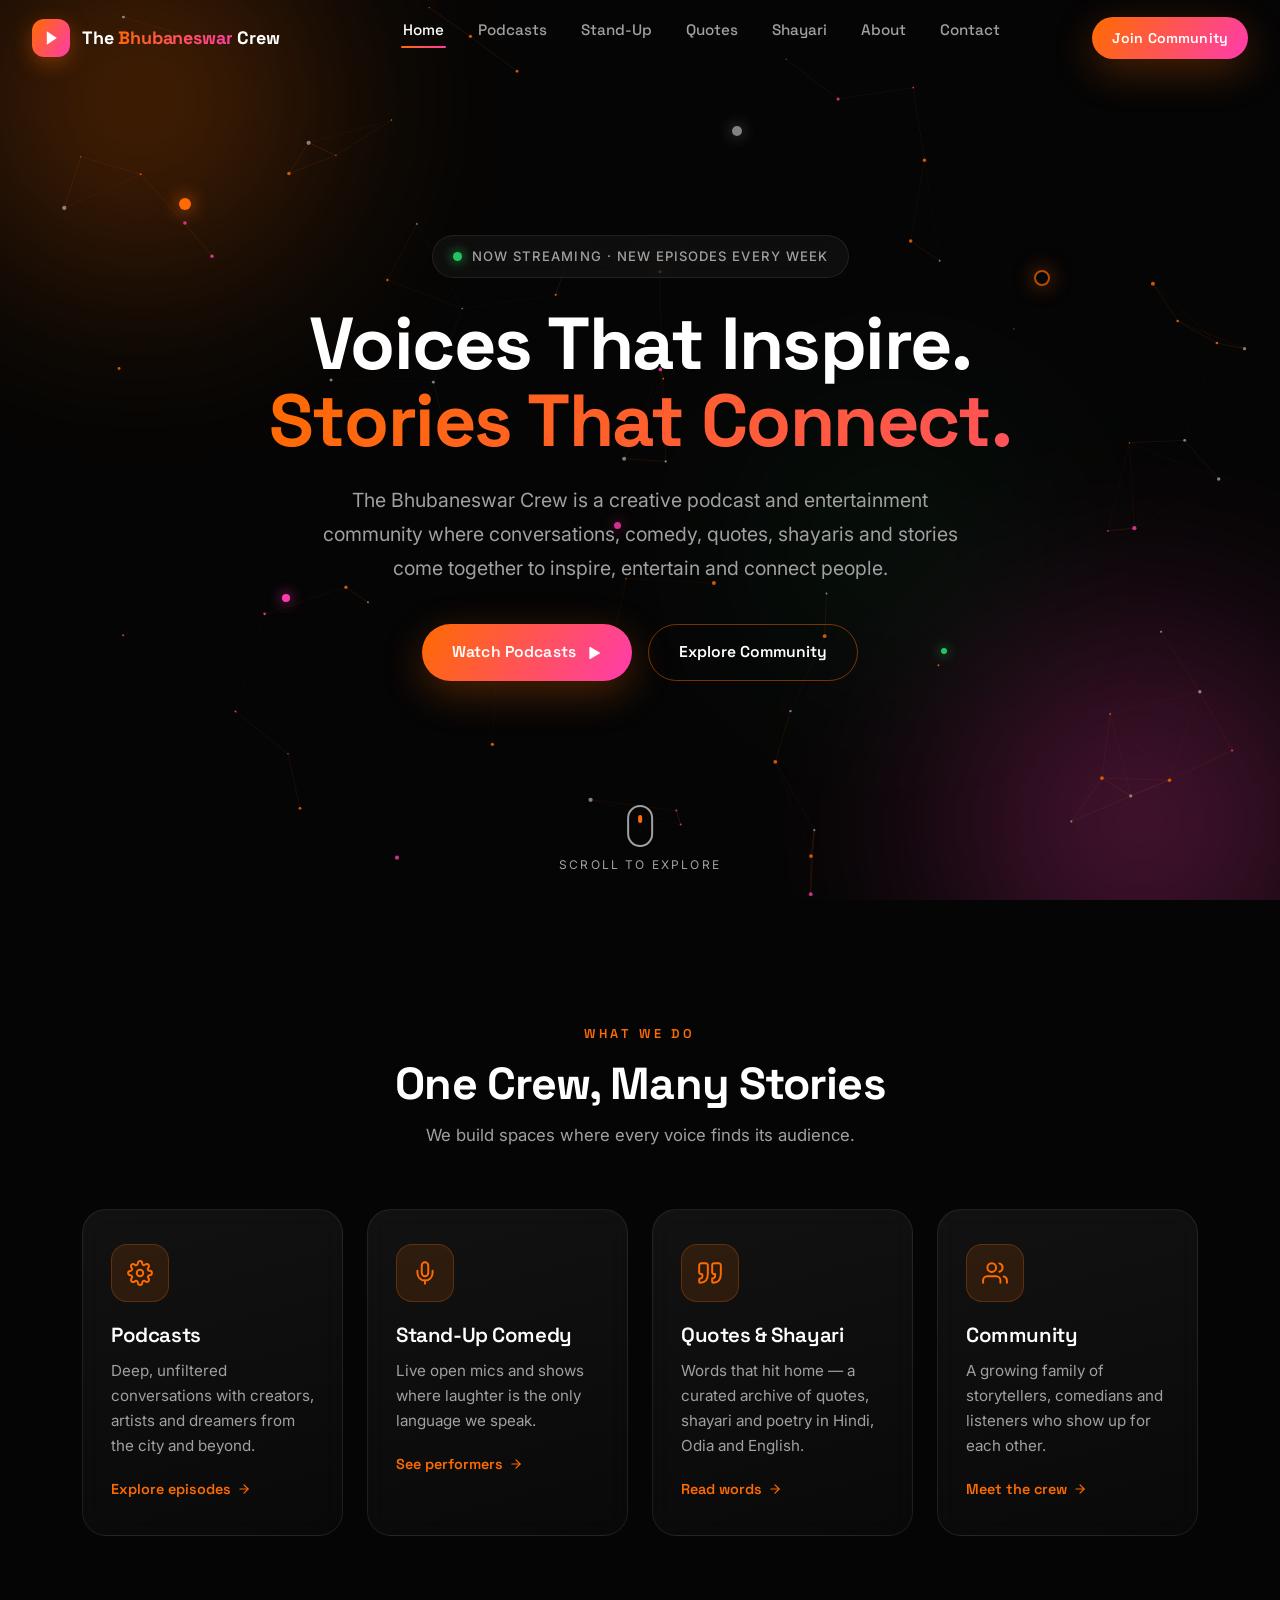
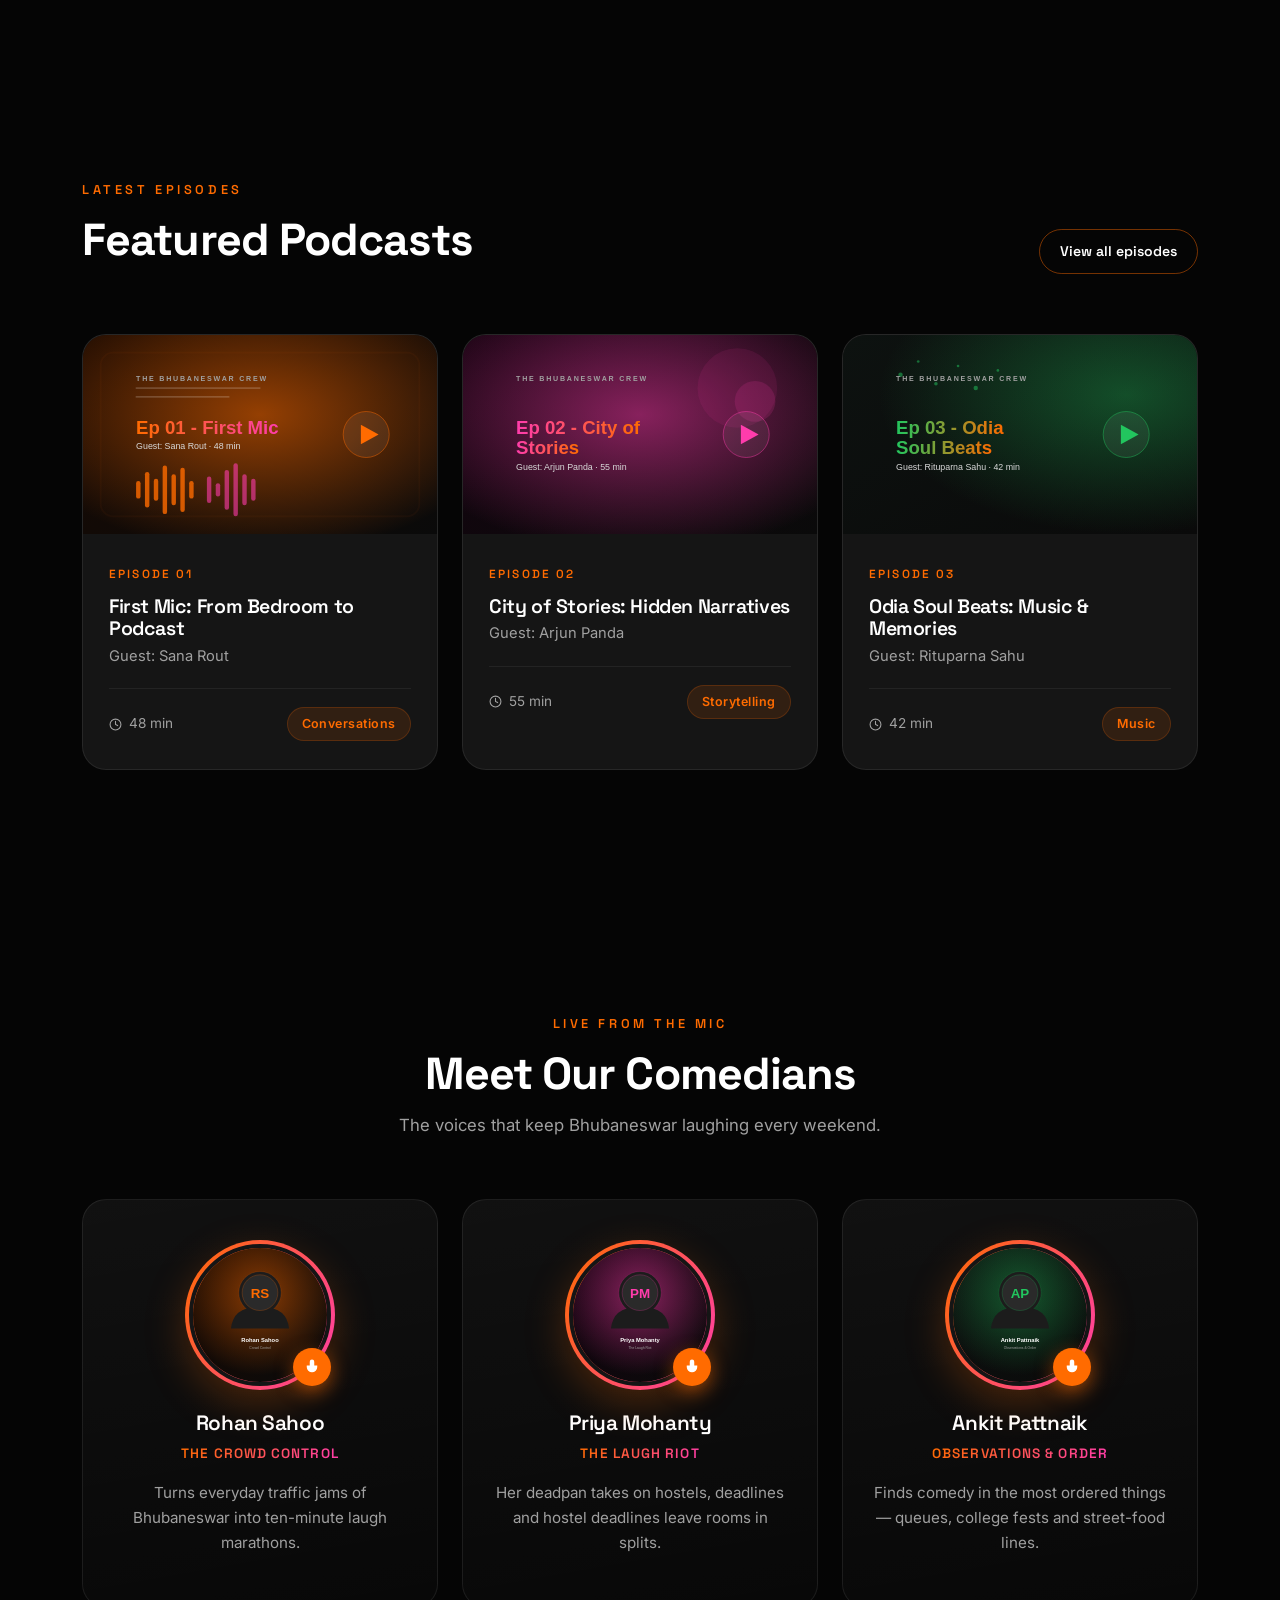
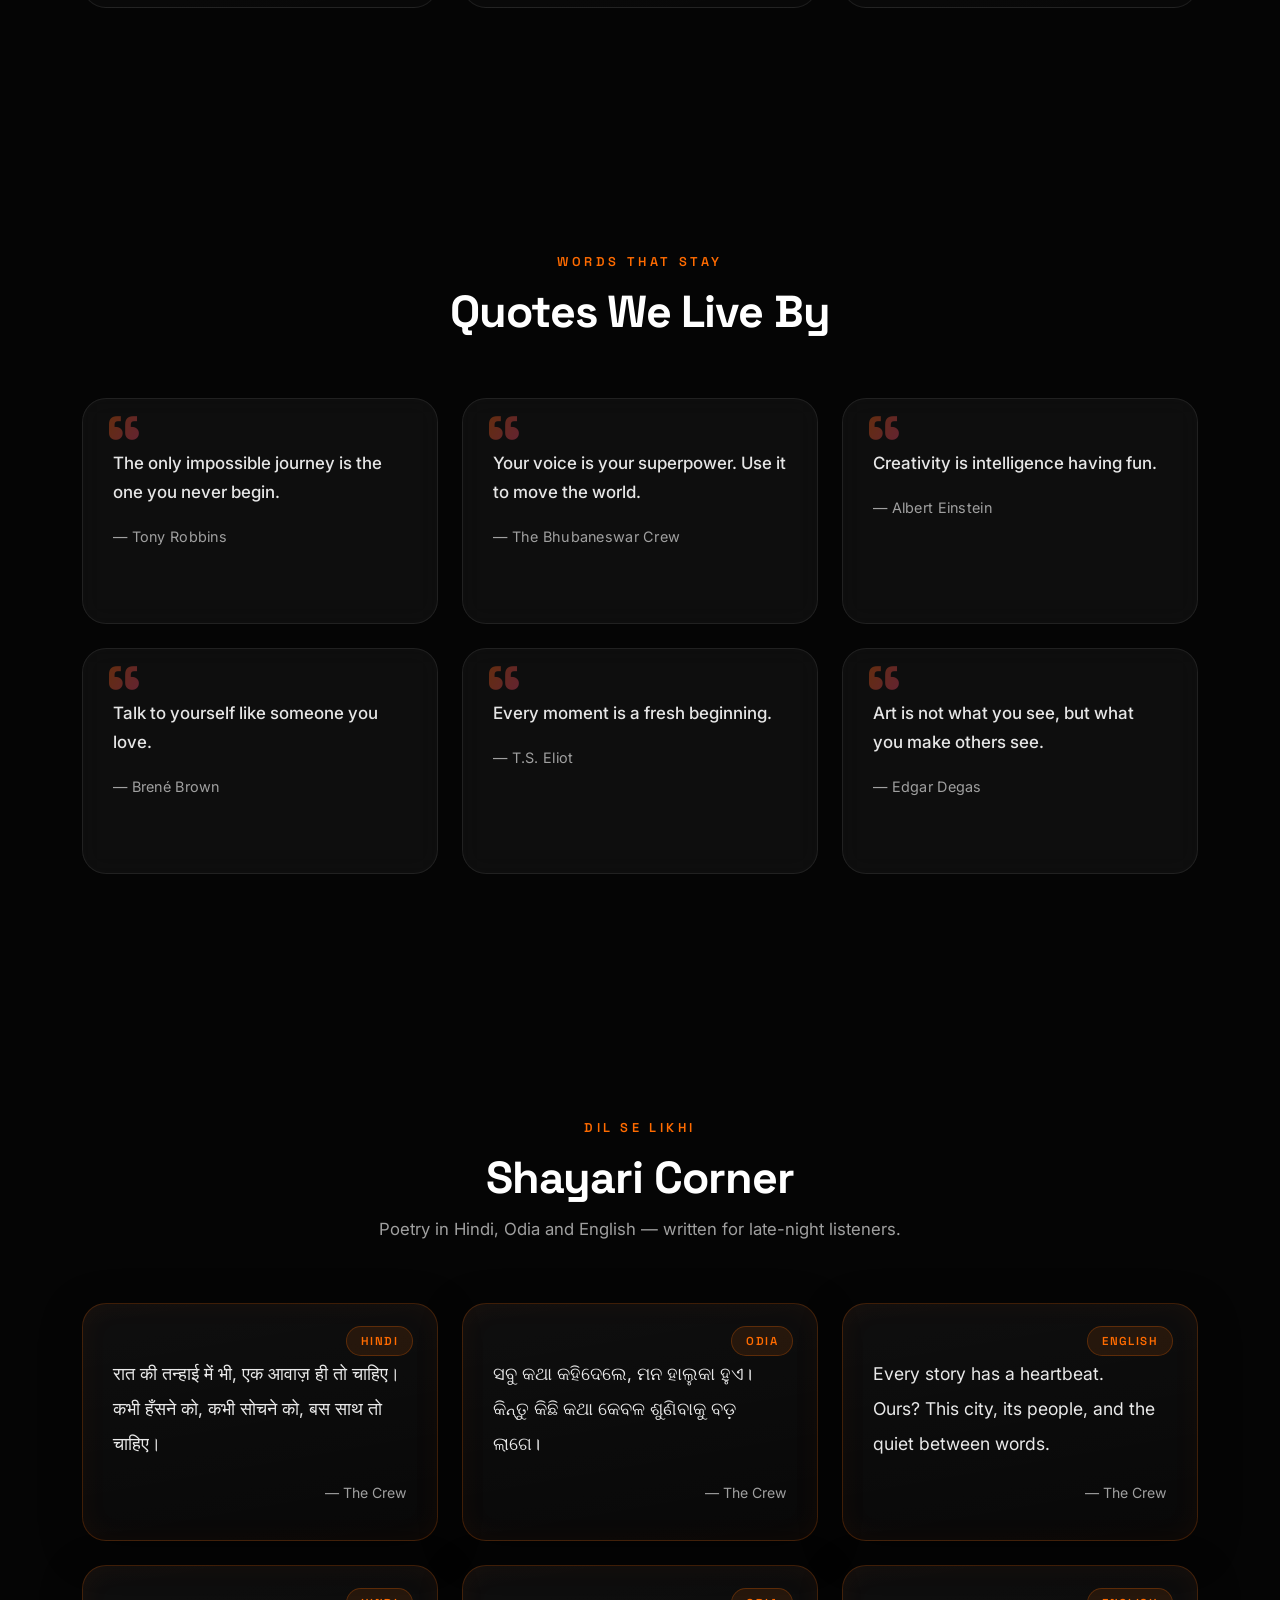
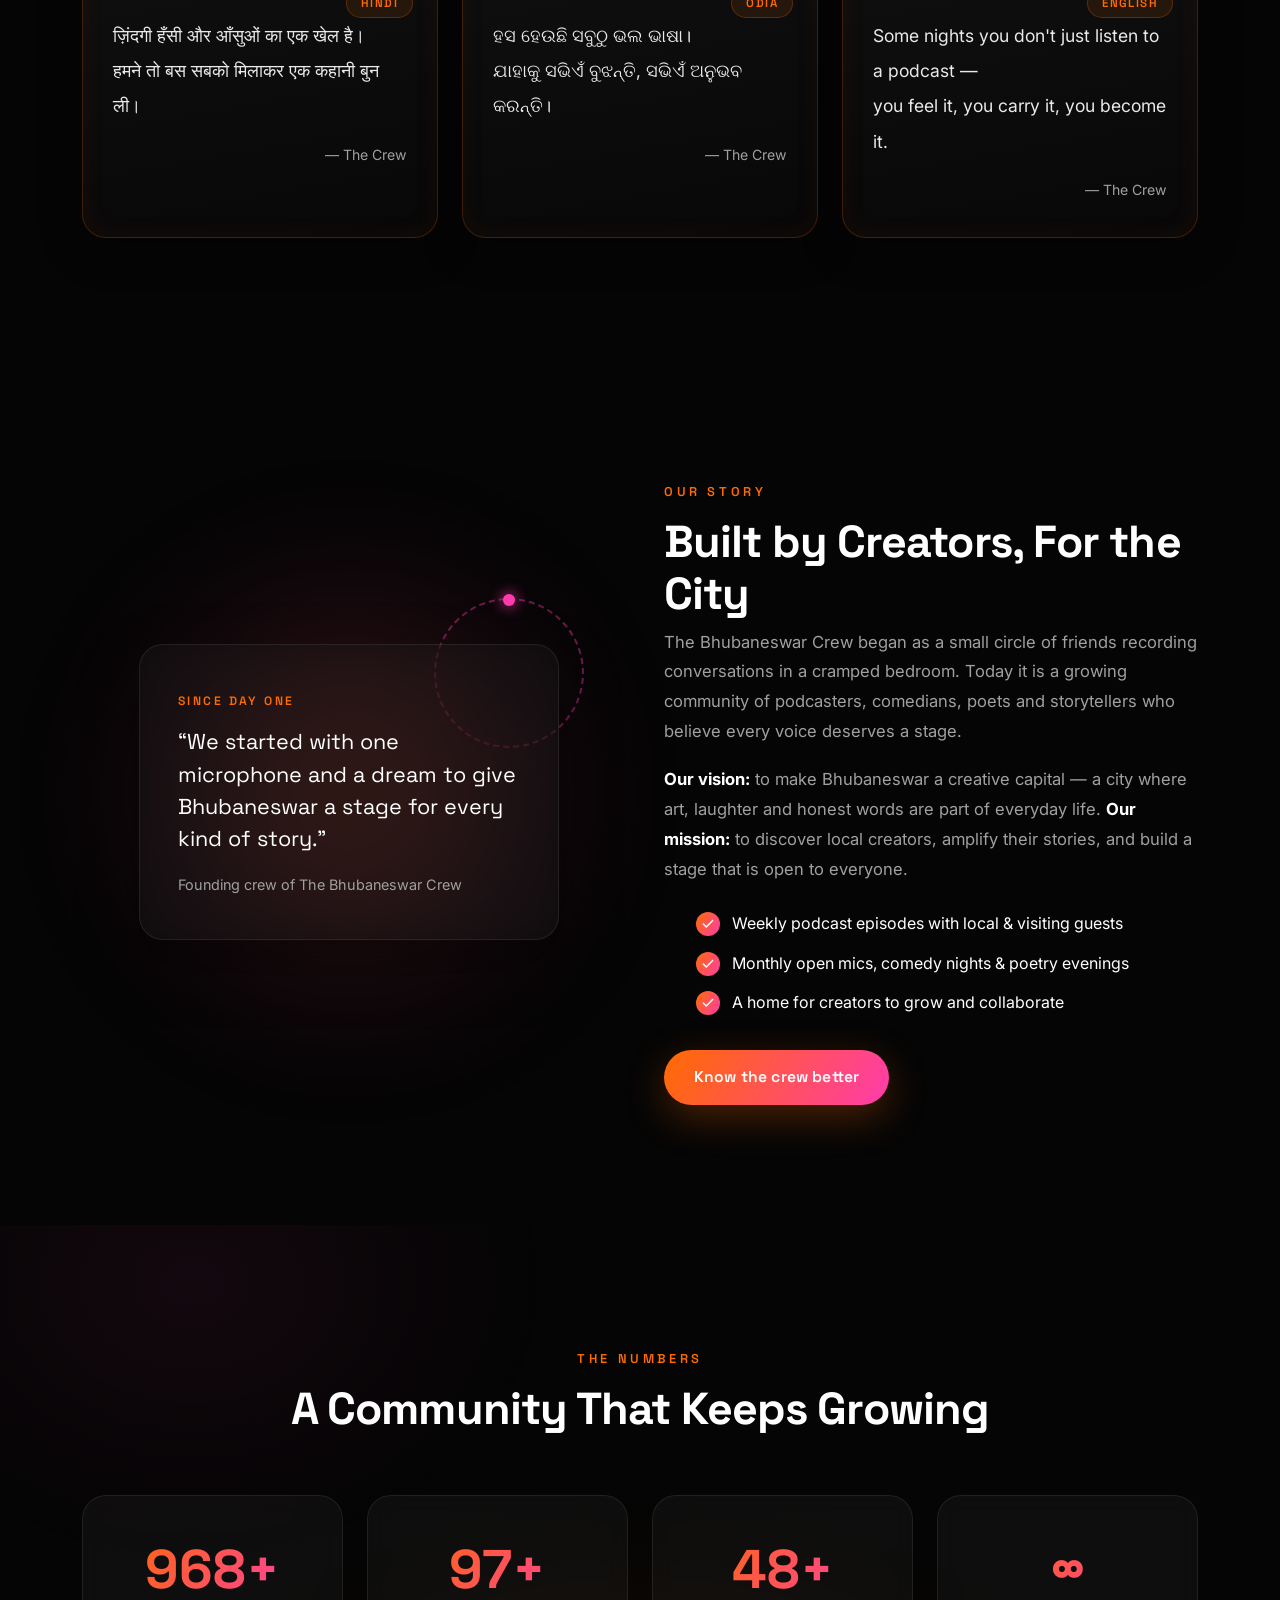
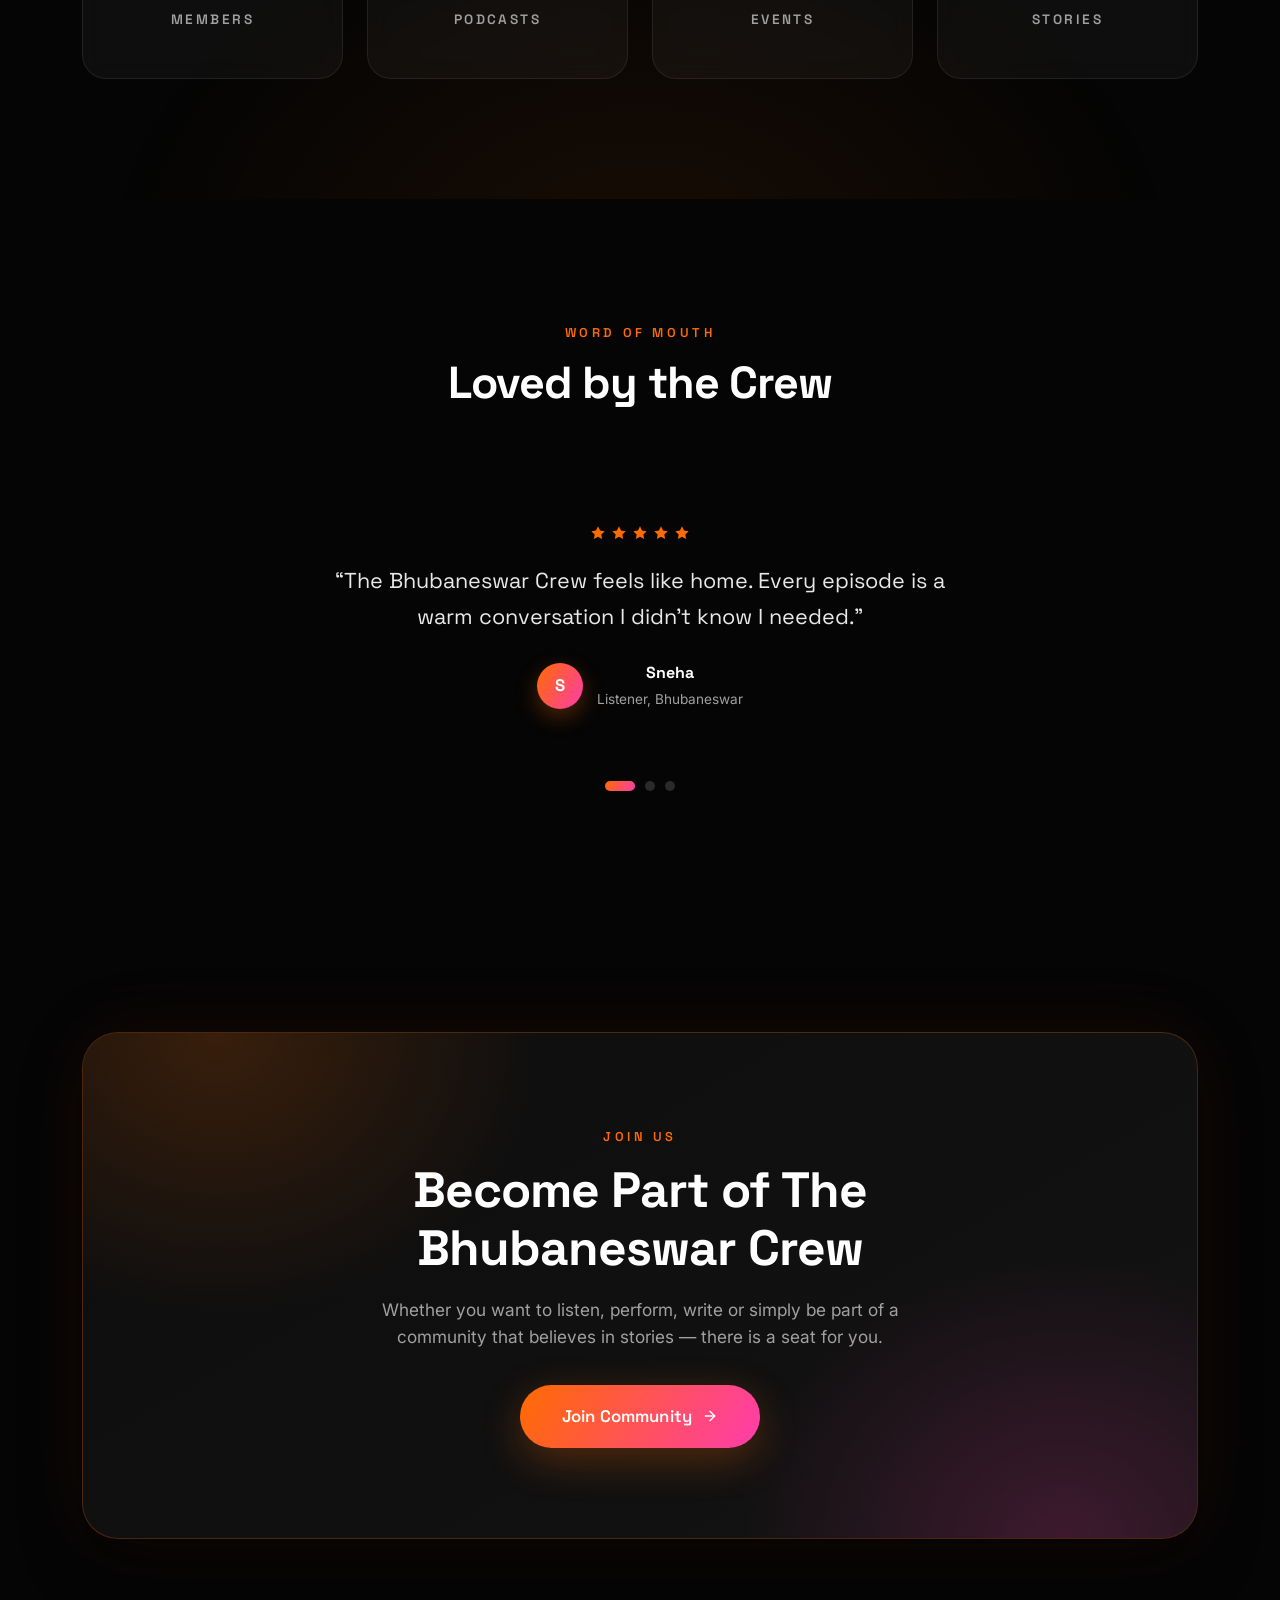
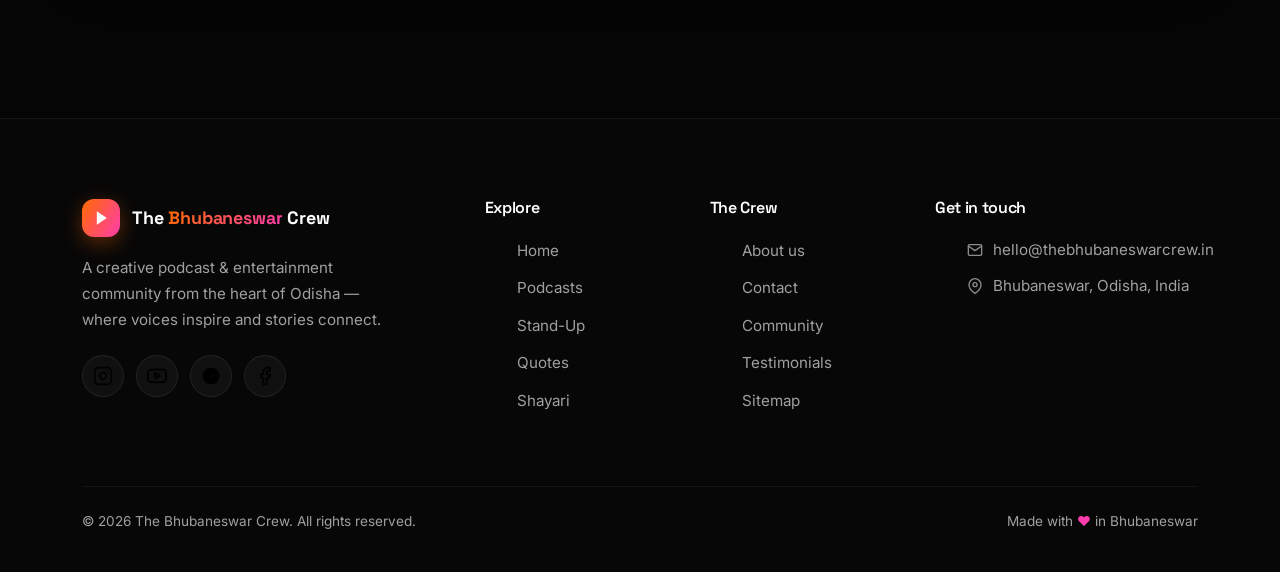
==== index.html @ c37cca7c "feat: launch The Bhubaneswar Crew website Premium podcast & entertainment community site built with " ====
<!DOCTYPE html>
<html lang="en">
<head>
  <!-- ============================================================
       THE BHUBANESWAR CREW — Home Page
       A premium podcast & entertainment community website.
       ------------------------------------------------------------
       Built with:  HTML5 + CSS3 + Vanilla JS (+ jQuery, optional)
       Framework:   Bootstrap 5 grid ONLY (container / row / col)
       Fonts:       Space Grotesk (headings) + Inter (body)
       ============================================================ -->

  <!-- Prevent unstyled flicker: JavaScript state class -->
  <script>document.documentElement.classList.add('js');</script>

  <meta charset="UTF-8">
  <meta name="viewport" content="width=device-width, initial-scale=1.0">

  <!-- ================= SEO ================= -->
  <title>The Bhubaneswar Crew | Podcasts, Stand-Up, Quotes, Shayari & Stories</title>
  <meta name="description" content="The Bhubaneswar Crew is a creative podcast & entertainment community where conversations, stand-up comedy, quotes, shayaris and stories come together to inspire, entertain and connect people.">
  <meta name="keywords" content="Bhubaneswar Crew, podcast, Odisha podcast, stand-up comedy, open mic, quotes, shayari, storytelling, Bhubaneswar community, local creators, entertainment">
  <meta name="author" content="The Bhubaneswar Crew">
  <meta name="robots" content="index, follow">
  <meta name="theme-color" content="#050505">

  <!-- ================= Open Graph (Facebook / WhatsApp) ================= -->
  <meta property="og:type" content="website">
  <meta property="og:site_name" content="The Bhubaneswar Crew">
  <meta property="og:title" content="The Bhubaneswar Crew | Voices That Inspire. Stories That Connect.">
  <meta property="og:description" content="A creative podcast & entertainment community — conversations, comedy, quotes, shayaris and stories from Bhubaneswar.">
  <meta property="og:url" content="https://www.thebhubaneswarcrew.in/">
  <meta property="og:image" content="https://www.thebhubaneswarcrew.in/images/podcast-1.svg">

  <!-- ================= Twitter Card ================= -->
  <meta name="twitter:card" content="summary_large_image">
  <meta name="twitter:title" content="The Bhubaneswar Crew | Voices That Inspire. Stories That Connect.">
  <meta name="twitter:description" content="Podcasts, stand-up comedy, quotes, shayari and storytelling from the heart of Bhubaneswar.">
  <meta name="twitter:image" content="https://www.thebhubaneswarcrew.in/images/podcast-1.svg">

  <!-- ================= Favicon ================= -->
  <link rel="icon" type="image/svg+xml" href="favicon/favicon.svg">
  <link rel="apple-touch-icon" href="favicon/favicon.svg">

  <!-- ================= Google Fonts ================= -->
  <link rel="preconnect" href="https://fonts.googleapis.com">
  <link rel="preconnect" href="https://fonts.gstatic.com" crossorigin>
  <link href="https://fonts.googleapis.com/css2?family=Inter:wght@400;500;600;700&family=Space+Grotesk:wght@400;500;600;700&display=swap" rel="stylesheet">

  <!-- ================= Bootstrap 5 — GRID ONLY (layout) ================= -->
  <link rel="stylesheet" href="https://cdn.jsdelivr.net/npm/bootstrap@5.3.3/dist/css/bootstrap.min.css">

  <!-- ================= Custom Styles ================= -->
  <link rel="stylesheet" href="css/style.css">
  <link rel="stylesheet" href="css/animations.css">
  <link rel="stylesheet" href="css/responsive.css">

  <!-- ================= Structured Data (JSON-LD) ================= -->
  <script type="application/ld+json">
  {
    "@context": "https://schema.org",
    "@type": "Organization",
    "name": "The Bhubaneswar Crew",
    "url": "https://www.thebhubaneswarcrew.in/",
    "logo": "https://www.thebhubaneswarcrew.in/favicon/favicon.svg",
    "description": "A creative podcast & entertainment community from Bhubaneswar, Odisha — podcasts, stand-up comedy, quotes, shayari and storytelling.",
    "sameAs": [
      "https://www.instagram.com/",
      "https://www.youtube.com/",
      "https://open.spotify.com/",
      "https://www.facebook.com/"
    ]
  }
  </script>
</head>

<body>

  <!-- ============================================================
       PRELOADER — full-screen loading animation
       ============================================================ -->
  <div class="preloader" id="preloader" role="status" aria-label="Loading The Bhubaneswar Crew">
    <div class="preloader-inner">
      <div class="preloader-ring"></div>
      <img src="favicon/favicon.svg" alt="The Bhubaneswar Crew logo" class="preloader-logo">
      <p class="preloader-text">The Bhubaneswar Crew</p>
    </div>
  </div>

  <!-- ============================================================
       SCROLL PROGRESS BAR — thin gradient bar at the very top
       ============================================================ -->
  <div class="scroll-progress" id="scrollProgress" aria-hidden="true"></div>

  <!-- ============================================================
       CURSOR GLOW — soft light that follows the mouse
       ============================================================ -->
  <div class="cursor-glow" id="cursorGlow" aria-hidden="true"></div>

  <!-- ============================================================
       SKIP LINK — keyboard / screen-reader navigation helper
       ============================================================ -->
  <a class="skip-link" href="#main">Skip to main content</a>

  <!-- ============================================================
       NAVBAR — sticky, transparent, gains blur on scroll
       ============================================================ -->
  <header class="site-header" id="siteHeader">
    <nav class="site-nav" aria-label="Main navigation">

      <!-- Brand / Logo -->
      <a href="index.html" class="brand" aria-label="The Bhubaneswar Crew — Home">
        <span class="brand-mark" aria-hidden="true">
          <svg width="20" height="20" viewBox="0 0 24 24" fill="none" aria-hidden="true">
            <polygon points="7,4 7,20 19,12" fill="currentColor"/>
          </svg>
        </span>
        <span class="brand-text">The <em>Bhubaneswar</em> Crew</span>
      </a>

      <!-- Desktop navigation links -->
      <ul class="nav-links" id="navLinks">
        <li><a href="index.html" class="nav-link is-active" aria-current="page">Home</a></li>
        <li><a href="podcasts.html" class="nav-link">Podcasts</a></li>
        <li><a href="standup.html" class="nav-link">Stand-Up</a></li>
        <li><a href="quotes.html" class="nav-link">Quotes</a></li>
        <li><a href="shayari.html" class="nav-link">Shayari</a></li>
        <li><a href="about.html" class="nav-link">About</a></li>
        <li><a href="contact.html" class="nav-link">Contact</a></li>
      </ul>

      <!-- Right side actions -->
      <div class="nav-actions">
        <a href="contact.html" class="btn-crew btn-sm">Join Community</a>
        <!-- Hamburger for mobile -->
        <button class="menu-toggle" id="menuToggle" aria-label="Open menu" aria-expanded="false" aria-controls="navLinks">
          <svg width="26" height="26" viewBox="0 0 24 24" fill="none" stroke="currentColor" stroke-width="2" stroke-linecap="round" aria-hidden="true">
            <line x1="3" y1="12" x2="21" y2="12"/>
            <line x1="3" y1="6" x2="21" y2="6"/>
            <line x1="3" y1="18" x2="21" y2="18"/>
          </svg>
        </button>
      </div>
    </nav>
  </header>

  <main id="main">

    <!-- ============================================================
         HERO — large cinematic hero with particles + animated glow
         ============================================================ -->
    <section class="hero" aria-label="Welcome to The Bhubaneswar Crew">

      <!-- Animated gradient background blobs -->
      <div class="hero-bg" aria-hidden="true">
        <div class="blob blob-one"></div>
        <div class="blob blob-two"></div>
        <div class="blob blob-three"></div>
      </div>

      <!-- Floating glowing circles -->
      <div class="floating-shapes" aria-hidden="true">
        <span class="float-shape fs-1"></span>
        <span class="float-shape fs-2"></span>
        <span class="float-shape fs-3"></span>
        <span class="float-shape fs-4"></span>
        <span class="float-shape fs-5"></span>
        <span class="float-shape fs-6"></span>
      </div>

      <!-- Particle network canvas (animated by js/animation.js) -->
      <canvas class="hero-particles" id="particleCanvas" aria-hidden="true"></canvas>

      <!-- Hero content -->
      <div class="hero-content container-xl" data-hero="true">
        <span class="hero-badge" data-animate="fade-up">
          <span class="live-dot" aria-hidden="true"></span>
          Now Streaming &middot; New episodes every week
        </span>

        <h1 class="hero-heading" data-animate="fade-up" data-delay="100">
          Voices That Inspire.<br>
          <span class="gradient-text">Stories That Connect.</span>
        </h1>

        <p class="hero-subtitle" data-animate="fade-up" data-delay="200">
          The Bhubaneswar Crew is a creative podcast and entertainment community
          where conversations, comedy, quotes, shayaris and stories come together
          to inspire, entertain and connect people.
        </p>

        <div class="hero-actions" data-animate="fade-up" data-delay="300">
          <a href="podcasts.html" class="btn-crew">
            Watch Podcasts
            <svg width="16" height="16" viewBox="0 0 24 24" fill="none" stroke="currentColor" stroke-width="2" stroke-linecap="round" stroke-linejoin="round" aria-hidden="true">
              <polygon points="6,4 20,12 6,20" fill="currentColor"/>
            </svg>
          </a>
          <a href="#community" class="btn-ghost">Explore Community</a>
        </div>
      </div>

      <!-- Scroll down cue -->
      <a href="#features" class="scroll-cue" aria-label="Scroll down to explore">
        <span class="scroll-mouse" aria-hidden="true"></span>
        <span class="scroll-cue-text">Scroll to explore</span>
      </a>
    </section>

    <!-- ============================================================
         FEATURES — four animated highlight cards
         ============================================================ -->
    <section class="section features-section" id="features" aria-labelledby="features-heading">
      <div class="container-xl">
        <div class="section-head text-center" data-animate="fade-up">
          <span class="section-eyebrow">What we do</span>
          <h2 class="section-title" id="features-heading">One Crew, Many Stories</h2>
          <p class="section-desc">We build spaces where every voice finds its audience.</p>
        </div>

        <div class="row g-4">
          <!-- Feature 1: Podcasts -->
          <div class="col-12 col-md-6 col-lg-3">
            <article class="feature-card" data-animate="fade-up" tabindex="0">
              <div class="feature-icon" aria-hidden="true">
                <svg width="26" height="26" viewBox="0 0 24 24" fill="none" stroke="currentColor" stroke-width="1.8" stroke-linecap="round" stroke-linejoin="round">
                  <circle cx="12" cy="12" r="3"/>
                  <path d="M19.4 15a1.65 1.65 0 0 0 .33 1.82l.06.06a2 2 0 0 1 0 2.83 2 2 0 0 1-2.83 0l-.06-.06a1.65 1.65 0 0 0-1.82-.33 1.65 1.65 0 0 0-1 1.51V21a2 2 0 0 1-2 2 2 2 0 0 1-2-2v-.09A1.65 1.65 0 0 0 9 19.4a1.65 1.65 0 0 0-1.82.33l-.06.06a2 2 0 0 1-2.83 0 2 2 0 0 1 0-2.83l.06-.06a1.65 1.65 0 0 0 .33-1.82 1.65 1.65 0 0 0-1.51-1H3a2 2 0 0 1-2-2 2 2 0 0 1 2-2h.09A1.65 1.65 0 0 0 4.6 9a1.65 1.65 0 0 0-.33-1.82l-.06-.06a2 2 0 0 1 0-2.83 2 2 0 0 1 2.83 0l.06.06a1.65 1.65 0 0 0 1.82.33H9a1.65 1.65 0 0 0 1-1.51V3a2 2 0 0 1 2-2 2 2 0 0 1 2 2v.09a1.65 1.65 0 0 0 1 1.51 1.65 1.65 0 0 0 1.82-.33l.06-.06a2 2 0 0 1 2.83 0 2 2 0 0 1 0 2.83l-.06.06a1.65 1.65 0 0 0-.33 1.82V9a1.65 1.65 0 0 0 1.51 1H21a2 2 0 0 1 2 2 2 2 0 0 1-2 2h-.09a1.65 1.65 0 0 0-1.51 1z"/>
                </svg>
              </div>
              <h3 class="feature-title">Podcasts</h3>
              <p class="feature-text">Deep, unfiltered conversations with creators, artists and dreamers from the city and beyond.</p>
              <a href="podcasts.html" class="feature-link">Explore episodes
                <svg width="14" height="14" viewBox="0 0 24 24" fill="none" stroke="currentColor" stroke-width="2" stroke-linecap="round" stroke-linejoin="round" aria-hidden="true">
                  <line x1="5" y1="12" x2="19" y2="12"/><polyline points="12 5 19 12 12 19"/>
                </svg>
              </a>
            </article>
          </div>

          <!-- Feature 2: Stand-Up Comedy -->
          <div class="col-12 col-md-6 col-lg-3">
            <article class="feature-card" data-animate="fade-up" data-delay="100" tabindex="0">
              <div class="feature-icon" aria-hidden="true">
                <svg width="26" height="26" viewBox="0 0 24 24" fill="none" stroke="currentColor" stroke-width="1.8" stroke-linecap="round" stroke-linejoin="round">
                  <path d="M12 2a3 3 0 0 0-3 3v7a3 3 0 0 0 6 0V5a3 3 0 0 0-3-3z"/>
                  <path d="M19 10v2a7 7 0 0 1-14 0v-2"/>
                  <line x1="12" y1="19" x2="12" y2="22"/>
                </svg>
              </div>
              <h3 class="feature-title">Stand-Up Comedy</h3>
              <p class="feature-text">Live open mics and shows where laughter is the only language we speak.</p>
              <a href="standup.html" class="feature-link">See performers
                <svg width="14" height="14" viewBox="0 0 24 24" fill="none" stroke="currentColor" stroke-width="2" stroke-linecap="round" stroke-linejoin="round" aria-hidden="true">
                  <line x1="5" y1="12" x2="19" y2="12"/><polyline points="12 5 19 12 12 19"/>
                </svg>
              </a>
            </article>
          </div>

          <!-- Feature 3: Quotes & Shayari -->
          <div class="col-12 col-md-6 col-lg-3">
            <article class="feature-card" data-animate="fade-up" data-delay="200" tabindex="0">
              <div class="feature-icon" aria-hidden="true">
                <svg width="26" height="26" viewBox="0 0 24 24" fill="none" stroke="currentColor" stroke-width="1.8" stroke-linecap="round" stroke-linejoin="round">
                  <path d="M3 21c3 0 7-1 7-8V5c0-1.25-.757-2.017-2-2H4c-1.25 0-2 .75-2 1.972V11c0 1.25.75 2 2 2 1 0 1 0 1 1v1c0 1-1 2-2 2s-1 .008-1 1.031V20c0 1 0 1 1 1z"/>
                  <path d="M15 21c3 0 7-1 7-8V5c0-1.25-.757-2.017-2-2h-4c-1.25 0-2 .75-2 1.972V11c0 1.25.75 2 2 2h.75c0 2.25.25 4-2.75 4v3c0 1 0 1 1 1z"/>
                </svg>
              </div>
              <h3 class="feature-title">Quotes &amp; Shayari</h3>
              <p class="feature-text">Words that hit home — a curated archive of quotes, shayari and poetry in Hindi, Odia and English.</p>
              <a href="quotes.html" class="feature-link">Read words
                <svg width="14" height="14" viewBox="0 0 24 24" fill="none" stroke="currentColor" stroke-width="2" stroke-linecap="round" stroke-linejoin="round" aria-hidden="true">
                  <line x1="5" y1="12" x2="19" y2="12"/><polyline points="12 5 19 12 12 19"/>
                </svg>
              </a>
            </article>
          </div>

          <!-- Feature 4: Community -->
          <div class="col-12 col-md-6 col-lg-3">
            <article class="feature-card" data-animate="fade-up" data-delay="300" tabindex="0">
              <div class="feature-icon" aria-hidden="true">
                <svg width="26" height="26" viewBox="0 0 24 24" fill="none" stroke="currentColor" stroke-width="1.8" stroke-linecap="round" stroke-linejoin="round">
                  <path d="M17 21v-2a4 4 0 0 0-4-4H5a4 4 0 0 0-4 4v2"/>
                  <circle cx="9" cy="7" r="4"/>
                  <path d="M23 21v-2a4 4 0 0 0-3-3.87"/>
                  <path d="M16 3.13a4 4 0 0 1 0 7.75"/>
                </svg>
              </div>
              <h3 class="feature-title">Community</h3>
              <p class="feature-text">A growing family of storytellers, comedians and listeners who show up for each other.</p>
              <a href="about.html" class="feature-link">Meet the crew
                <svg width="14" height="14" viewBox="0 0 24 24" fill="none" stroke="currentColor" stroke-width="2" stroke-linecap="round" stroke-linejoin="round" aria-hidden="true">
                  <line x1="5" y1="12" x2="19" y2="12"/><polyline points="12 5 19 12 12 19"/>
                </svg>
              </a>
            </article>
          </div>
        </div>
      </div>
    </section>

    <!-- ============================================================
         PODCASTS — featured episodes
         ============================================================ -->
    <section class="section podcasts-section" id="podcasts" aria-labelledby="podcasts-heading">
      <div class="container-xl">
        <div class="section-head d-flex flex-wrap align-items-end justify-content-between gap-3" data-animate="fade-up">
          <div>
            <span class="section-eyebrow">Latest episodes</span>
            <h2 class="section-title" id="podcasts-heading">Featured Podcasts</h2>
          </div>
          <a href="podcasts.html" class="btn-ghost btn-sm">View all episodes</a>
        </div>

        <div class="row g-4">
          <!-- Podcast card 1 -->
          <div class="col-12 col-md-6 col-lg-4">
            <article class="podcast-card" data-animate="fade-up">
              <div class="podcast-thumb" tabindex="0" role="button" aria-label="Play episode: First Mic">
                <img src="images/podcast-1.svg" alt="Podcast cover art for episode First Mic" loading="lazy">
                <span class="play-overlay" aria-hidden="true">
                  <span class="play-btn">
                    <svg width="22" height="22" viewBox="0 0 24 24" fill="currentColor" aria-hidden="true"><polygon points="6,4 20,12 6,20"/></svg>
                  </span>
                </span>
              </div>
              <div class="podcast-body">
                <span class="episode-tag">Episode 01</span>
                <h3 class="podcast-title">First Mic: From Bedroom to Podcast</h3>
                <p class="podcast-guest">Guest: Sana Rout</p>
                <div class="podcast-meta">
                  <span class="duration">
                    <svg width="13" height="13" viewBox="0 0 24 24" fill="none" stroke="currentColor" stroke-width="2" stroke-linecap="round" aria-hidden="true">
                      <circle cx="12" cy="12" r="10"/><polyline points="12 6 12 12 16 14"/>
                    </svg>
                    48 min
                  </span>
                  <span class="episode-cat">Conversations</span>
                </div>
              </div>
            </article>
          </div>

          <!-- Podcast card 2 -->
          <div class="col-12 col-md-6 col-lg-4">
            <article class="podcast-card" data-animate="fade-up" data-delay="100">
              <div class="podcast-thumb" tabindex="0" role="button" aria-label="Play episode: City of Stories">
                <img src="images/podcast-2.svg" alt="Podcast cover art for episode City of Stories" loading="lazy">
                <span class="play-overlay" aria-hidden="true">
                  <span class="play-btn">
                    <svg width="22" height="22" viewBox="0 0 24 24" fill="currentColor" aria-hidden="true"><polygon points="6,4 20,12 6,20"/></svg>
                  </span>
                </span>
              </div>
              <div class="podcast-body">
                <span class="episode-tag">Episode 02</span>
                <h3 class="podcast-title">City of Stories: Hidden Narratives</h3>
                <p class="podcast-guest">Guest: Arjun Panda</p>
                <div class="podcast-meta">
                  <span class="duration">
                    <svg width="13" height="13" viewBox="0 0 24 24" fill="none" stroke="currentColor" stroke-width="2" stroke-linecap="round" aria-hidden="true">
                      <circle cx="12" cy="12" r="10"/><polyline points="12 6 12 12 16 14"/>
                    </svg>
                    55 min
                  </span>
                  <span class="episode-cat">Storytelling</span>
                </div>
              </div>
            </article>
          </div>

          <!-- Podcast card 3 -->
          <div class="col-12 col-md-6 col-lg-4">
            <article class="podcast-card" data-animate="fade-up" data-delay="200">
              <div class="podcast-thumb" tabindex="0" role="button" aria-label="Play episode: Odia Soul Beats">
                <img src="images/podcast-3.svg" alt="Podcast cover art for episode Odia Soul Beats" loading="lazy">
                <span class="play-overlay" aria-hidden="true">
                  <span class="play-btn">
                    <svg width="22" height="22" viewBox="0 0 24 24" fill="currentColor" aria-hidden="true"><polygon points="6,4 20,12 6,20"/></svg>
                  </span>
                </span>
              </div>
              <div class="podcast-body">
                <span class="episode-tag">Episode 03</span>
                <h3 class="podcast-title">Odia Soul Beats: Music &amp; Memories</h3>
                <p class="podcast-guest">Guest: Rituparna Sahu</p>
                <div class="podcast-meta">
                  <span class="duration">
                    <svg width="13" height="13" viewBox="0 0 24 24" fill="none" stroke="currentColor" stroke-width="2" stroke-linecap="round" aria-hidden="true">
                      <circle cx="12" cy="12" r="10"/><polyline points="12 6 12 12 16 14"/>
                    </svg>
                    42 min
                  </span>
                  <span class="episode-cat">Music</span>
                </div>
              </div>
            </article>
          </div>
        </div>
      </div>
    </section>

    <!-- ============================================================
         STAND-UP — featured performers
         ============================================================ -->
    <section class="section standup-section" id="standup" aria-labelledby="standup-heading">
      <div class="container-xl">
        <div class="section-head text-center" data-animate="fade-up">
          <span class="section-eyebrow">Live from the mic</span>
          <h2 class="section-title" id="standup-heading">Meet Our Comedians</h2>
          <p class="section-desc">The voices that keep Bhubaneswar laughing every weekend.</p>
        </div>

        <div class="row g-4">
          <!-- Performer 1 -->
          <div class="col-12 col-md-6 col-lg-4">
            <article class="performer-card" data-animate="fade-up">
              <div class="performer-avatar">
                <img src="images/performer-1.svg" alt="Portrait of comedian Rohan Sahoo" loading="lazy">
                <span class="performer-mic" aria-hidden="true">
                  <svg width="18" height="18" viewBox="0 0 24 24" fill="currentColor"><path d="M12 2a3 3 0 0 0-3 3v7a3 3 0 0 0 6 0V5a3 3 0 0 0-3-3z"/><path d="M19 10v2a7 7 0 0 1-14 0v-2"/><line x1="12" y1="19" x2="12" y2="22"/></svg>
                </span>
              </div>
              <h3 class="performer-name">Rohan Sahoo</h3>
              <span class="performer-tag">The Crowd Control</span>
              <p class="performer-bio">Turns everyday traffic jams of Bhubaneswar into ten-minute laugh marathons.</p>
            </article>
          </div>

          <!-- Performer 2 -->
          <div class="col-12 col-md-6 col-lg-4">
            <article class="performer-card" data-animate="fade-up" data-delay="100">
              <div class="performer-avatar">
                <img src="images/performer-2.svg" alt="Portrait of comedian Priya Mohanty" loading="lazy">
                <span class="performer-mic" aria-hidden="true">
                  <svg width="18" height="18" viewBox="0 0 24 24" fill="currentColor"><path d="M12 2a3 3 0 0 0-3 3v7a3 3 0 0 0 6 0V5a3 3 0 0 0-3-3z"/><path d="M19 10v2a7 7 0 0 1-14 0v-2"/><line x1="12" y1="19" x2="12" y2="22"/></svg>
                </span>
              </div>
              <h3 class="performer-name">Priya Mohanty</h3>
              <span class="performer-tag">The Laugh Riot</span>
              <p class="performer-bio">Her deadpan takes on hostels, deadlines and hostel deadlines leave rooms in splits.</p>
            </article>
          </div>

          <!-- Performer 3 -->
          <div class="col-12 col-md-6 col-lg-4">
            <article class="performer-card" data-animate="fade-up" data-delay="200">
              <div class="performer-avatar">
                <img src="images/performer-3.svg" alt="Portrait of comedian Ankit Pattnaik" loading="lazy">
                <span class="performer-mic" aria-hidden="true">
                  <svg width="18" height="18" viewBox="0 0 24 24" fill="currentColor"><path d="M12 2a3 3 0 0 0-3 3v7a3 3 0 0 0 6 0V5a3 3 0 0 0-3-3z"/><path d="M19 10v2a7 7 0 0 1-14 0v-2"/><line x1="12" y1="19" x2="12" y2="22"/></svg>
                </span>
              </div>
              <h3 class="performer-name">Ankit Pattnaik</h3>
              <span class="performer-tag">Observations &amp; Order</span>
              <p class="performer-bio">Finds comedy in the most ordered things — queues, college fests and street-food lines.</p>
            </article>
          </div>
        </div>
      </div>
    </section>

    <!-- ============================================================
         QUOTES — glassmorphism quote cards
         ============================================================ -->
    <section class="section quotes-section" id="quotes" aria-labelledby="quotes-heading">
      <div class="container-xl">
        <div class="section-head text-center" data-animate="fade-up">
          <span class="section-eyebrow">Words that stay</span>
          <h2 class="section-title" id="quotes-heading">Quotes We Live By</h2>
        </div>

        <div class="row g-4">
          <!-- Quote 1 -->
          <div class="col-12 col-md-6 col-lg-4">
            <figure class="quote-card" data-animate="fade-up">
              <span class="quote-mark" aria-hidden="true">&ldquo;</span>
              <blockquote class="quote-text">The only impossible journey is the one you never begin.</blockquote>
              <figcaption class="quote-author">&mdash; Tony Robbins</figcaption>
            </figure>
          </div>

          <!-- Quote 2 -->
          <div class="col-12 col-md-6 col-lg-4">
            <figure class="quote-card" data-animate="fade-up" data-delay="100">
              <span class="quote-mark" aria-hidden="true">&ldquo;</span>
              <blockquote class="quote-text">Your voice is your superpower. Use it to move the world.</blockquote>
              <figcaption class="quote-author">&mdash; The Bhubaneswar Crew</figcaption>
            </figure>
          </div>

          <!-- Quote 3 -->
          <div class="col-12 col-md-6 col-lg-4">
            <figure class="quote-card" data-animate="fade-up" data-delay="200">
              <span class="quote-mark" aria-hidden="true">&ldquo;</span>
              <blockquote class="quote-text">Creativity is intelligence having fun.</blockquote>
              <figcaption class="quote-author">&mdash; Albert Einstein</figcaption>
            </figure>
          </div>

          <!-- Quote 4 -->
          <div class="col-12 col-md-6 col-lg-4">
            <figure class="quote-card" data-animate="fade-up">
              <span class="quote-mark" aria-hidden="true">&ldquo;</span>
              <blockquote class="quote-text">Talk to yourself like someone you love.</blockquote>
              <figcaption class="quote-author">&mdash; Bren&eacute; Brown</figcaption>
            </figure>
          </div>

          <!-- Quote 5 -->
          <div class="col-12 col-md-6 col-lg-4">
            <figure class="quote-card" data-animate="fade-up" data-delay="100">
              <span class="quote-mark" aria-hidden="true">&ldquo;</span>
              <blockquote class="quote-text">Every moment is a fresh beginning.</blockquote>
              <figcaption class="quote-author">&mdash; T.S. Eliot</figcaption>
            </figure>
          </div>

          <!-- Quote 6 -->
          <div class="col-12 col-md-6 col-lg-4">
            <figure class="quote-card" data-animate="fade-up" data-delay="200">
              <span class="quote-mark" aria-hidden="true">&ldquo;</span>
              <blockquote class="quote-text">Art is not what you see, but what you make others see.</blockquote>
              <figcaption class="quote-author">&mdash; Edgar Degas</figcaption>
            </figure>
          </div>
        </div>
      </div>
    </section>

    <!-- ============================================================
         SHAYARI — elegant glowing-border cards (Hindi / Odia / English)
         ============================================================ -->
    <section class="section shayari-section" id="shayari" aria-labelledby="shayari-heading">
      <div class="container-xl">
        <div class="section-head text-center" data-animate="fade-up">
          <span class="section-eyebrow">Dil se likhi</span>
          <h2 class="section-title" id="shayari-heading">Shayari Corner</h2>
          <p class="section-desc">Poetry in Hindi, Odia and English — written for late-night listeners.</p>
        </div>

        <div class="row g-4">
          <!-- Shayari 1 : Hindi -->
          <div class="col-12 col-md-6 col-lg-4">
            <article class="shayari-card" data-animate="zoom-in">
              <span class="shayari-lang">Hindi</span>
              <p class="shayari-text">
                रात की तन्हाई में भी, एक आवाज़ ही तो चाहिए।<br>
                कभी हँसने को, कभी सोचने को, बस साथ तो चाहिए।
              </p>
              <span class="shayari-author">&mdash; The Crew</span>
            </article>
          </div>

          <!-- Shayari 2 : Odia -->
          <div class="col-12 col-md-6 col-lg-4">
            <article class="shayari-card" data-animate="zoom-in" data-delay="100">
              <span class="shayari-lang">Odia</span>
              <p class="shayari-text" lang="or">
                ସବୁ କଥା କହିଦେଲେ, ମନ ହାଲୁକା ହୁଏ।<br>
                କିନ୍ତୁ କିଛି କଥା କେବଳ ଶୁଣିବାକୁ ବଡ଼ ଲାଗେ।
              </p>
              <span class="shayari-author">&mdash; The Crew</span>
            </article>
          </div>

          <!-- Shayari 3 : English -->
          <div class="col-12 col-md-6 col-lg-4">
            <article class="shayari-card" data-animate="zoom-in" data-delay="200">
              <span class="shayari-lang">English</span>
              <p class="shayari-text">
                Every story has a heartbeat.<br>
                Ours? This city, its people, and the quiet between words.
              </p>
              <span class="shayari-author">&mdash; The Crew</span>
            </article>
          </div>

          <!-- Shayari 4 : Hindi -->
          <div class="col-12 col-md-6 col-lg-4">
            <article class="shayari-card" data-animate="zoom-in">
              <span class="shayari-lang">Hindi</span>
              <p class="shayari-text">
                ज़िंदगी हँसी और आँसुओं का एक खेल है।<br>
                हमने तो बस सबको मिलाकर एक कहानी बुन ली।
              </p>
              <span class="shayari-author">&mdash; The Crew</span>
            </article>
          </div>

          <!-- Shayari 5 : Odia -->
          <div class="col-12 col-md-6 col-lg-4">
            <article class="shayari-card" data-animate="zoom-in" data-delay="100">
              <span class="shayari-lang">Odia</span>
              <p class="shayari-text" lang="or">
                ହସ ହେଉଛି ସବୁଠୁ ଭଲ ଭାଷା।<br>
                ଯାହାକୁ ସଭିଏଁ ବୁଝନ୍ତି, ସଭିଏଁ ଅନୁଭବ କରନ୍ତି।
              </p>
              <span class="shayari-author">&mdash; The Crew</span>
            </article>
          </div>

          <!-- Shayari 6 : English -->
          <div class="col-12 col-md-6 col-lg-4">
            <article class="shayari-card" data-animate="zoom-in" data-delay="200">
              <span class="shayari-lang">English</span>
              <p class="shayari-text">
                Some nights you don't just listen to a podcast —<br>
                you feel it, you carry it, you become it.
              </p>
              <span class="shayari-author">&mdash; The Crew</span>
            </article>
          </div>
        </div>
      </div>
    </section>

    <!-- ============================================================
         ABOUT — vision & mission
         ============================================================ -->
    <section class="section about-section" id="about" aria-labelledby="about-heading">
      <div class="container-xl">
        <div class="row align-items-center g-5">
          <!-- Visual side -->
          <div class="col-12 col-lg-6" data-animate="slide-left">
            <div class="about-visual">
              <div class="about-glow" aria-hidden="true"></div>
              <div class="about-panel">
                <span class="about-panel-tag">Since Day One</span>
                <p class="about-panel-quote">
                  &ldquo;We started with one microphone and a dream to give
                  Bhubaneswar a stage for every kind of story.&rdquo;
                </p>
                <span class="about-panel-author">Founding crew of The Bhubaneswar Crew</span>
              </div>
              <div class="about-orb" aria-hidden="true"></div>
            </div>
          </div>

          <!-- Text side -->
          <div class="col-12 col-lg-6" data-animate="slide-right">
            <span class="section-eyebrow">Our story</span>
            <h2 class="section-title" id="about-heading">Built by Creators, For the City</h2>
            <p class="about-text">
              The Bhubaneswar Crew began as a small circle of friends recording
              conversations in a cramped bedroom. Today it is a growing community
              of podcasters, comedians, poets and storytellers who believe every
              voice deserves a stage.
            </p>
            <p class="about-text">
              <strong>Our vision:</strong> to make Bhubaneswar a creative capital —
              a city where art, laughter and honest words are part of everyday life.
              <strong>Our mission:</strong> to discover local creators, amplify their
              stories, and build a stage that is open to everyone.
            </p>
            <ul class="about-list">
              <li>
                <span class="about-check" aria-hidden="true">
                  <svg width="14" height="14" viewBox="0 0 24 24" fill="none" stroke="currentColor" stroke-width="2.5" stroke-linecap="round" stroke-linejoin="round"><polyline points="20 6 9 17 4 12"/></svg>
                </span>
                Weekly podcast episodes with local &amp; visiting guests
              </li>
              <li>
                <span class="about-check" aria-hidden="true">
                  <svg width="14" height="14" viewBox="0 0 24 24" fill="none" stroke="currentColor" stroke-width="2.5" stroke-linecap="round" stroke-linejoin="round"><polyline points="20 6 9 17 4 12"/></svg>
                </span>
                Monthly open mics, comedy nights &amp; poetry evenings
              </li>
              <li>
                <span class="about-check" aria-hidden="true">
                  <svg width="14" height="14" viewBox="0 0 24 24" fill="none" stroke="currentColor" stroke-width="2.5" stroke-linecap="round" stroke-linejoin="round"><polyline points="20 6 9 17 4 12"/></svg>
                </span>
                                A home for creators to grow and collaborate
              </li>
            </ul>
            <a href="about.html" class="btn-crew">Know the crew better</a>
          </div>
        </div>
      </div>
    </section>

    <!-- ============================================================
         COMMUNITY / STATS — animated counters
         ============================================================ -->
    <section class="section stats-section" id="community" aria-labelledby="stats-heading">
      <div class="container-xl">
        <div class="section-head text-center" data-animate="fade-up">
          <span class="section-eyebrow">The numbers</span>
          <h2 class="section-title" id="stats-heading">A Community That Keeps Growing</h2>
        </div>

        <div class="row g-4 stats-row">
          <!-- Stat 1: Members -->
          <div class="col-6 col-lg-3">
            <div class="stat-item" data-animate="zoom-in">
              <span class="stat-number"><span class="counter" data-target="1000" data-suffix="+">0</span></span>
              <span class="stat-label">Members</span>
            </div>
          </div>

          <!-- Stat 2: Podcasts -->
          <div class="col-6 col-lg-3">
            <div class="stat-item" data-animate="zoom-in" data-delay="100">
              <span class="stat-number"><span class="counter" data-target="100" data-suffix="+">0</span></span>
              <span class="stat-label">Podcasts</span>
            </div>
          </div>

          <!-- Stat 3: Events -->
          <div class="col-6 col-lg-3">
            <div class="stat-item" data-animate="zoom-in" data-delay="200">
              <span class="stat-number"><span class="counter" data-target="50" data-suffix="+">0</span></span>
              <span class="stat-label">Events</span>
            </div>
          </div>

          <!-- Stat 4: Stories -->
          <div class="col-6 col-lg-3">
            <div class="stat-item" data-animate="zoom-in" data-delay="300">
              <span class="stat-number">&#8734;</span>
              <span class="stat-label">Stories</span>
            </div>
          </div>
        </div>
      </div>
    </section>

    <!-- ============================================================
         TESTIMONIALS — auto sliding premium cards
         ============================================================ -->
    <section class="section testimonials-section" id="testimonials" aria-labelledby="testimonials-heading">
      <div class="container-xl">
        <div class="section-head text-center" data-animate="fade-up">
          <span class="section-eyebrow">Word of mouth</span>
          <h2 class="section-title" id="testimonials-heading">Loved by the Crew</h2>
        </div>

        <div class="testimonial-slider" data-animate="fade-up" id="testimonialSlider">
          <div class="testimonial-track" id="testimonialTrack">

            <!-- Testimonial 1 -->
            <figure class="testimonial-card">
              <div class="testimonial-stars" aria-label="Rated 5 out of 5">
                <svg width="16" height="16" viewBox="0 0 24 24" fill="currentColor" aria-hidden="true"><polygon points="12 2 15.09 8.26 22 9.27 17 14.14 18.18 21.02 12 17.77 5.82 21.02 7 14.14 2 9.27 8.91 8.26 12 2"/></svg>
                <svg width="16" height="16" viewBox="0 0 24 24" fill="currentColor" aria-hidden="true"><polygon points="12 2 15.09 8.26 22 9.27 17 14.14 18.18 21.02 12 17.77 5.82 21.02 7 14.14 2 9.27 8.91 8.26 12 2"/></svg>
                <svg width="16" height="16" viewBox="0 0 24 24" fill="currentColor" aria-hidden="true"><polygon points="12 2 15.09 8.26 22 9.27 17 14.14 18.18 21.02 12 17.77 5.82 21.02 7 14.14 2 9.27 8.91 8.26 12 2"/></svg>
                <svg width="16" height="16" viewBox="0 0 24 24" fill="currentColor" aria-hidden="true"><polygon points="12 2 15.09 8.26 22 9.27 17 14.14 18.18 21.02 12 17.77 5.82 21.02 7 14.14 2 9.27 8.91 8.26 12 2"/></svg>
                <svg width="16" height="16" viewBox="0 0 24 24" fill="currentColor" aria-hidden="true"><polygon points="12 2 15.09 8.26 22 9.27 17 14.14 18.18 21.02 12 17.77 5.82 21.02 7 14.14 2 9.27 8.91 8.26 12 2"/></svg>
              </div>
              <blockquote class="testimonial-text">
                &ldquo;The Bhubaneswar Crew feels like home. Every episode is a warm
                conversation I didn't know I needed.&rdquo;
              </blockquote>
              <figcaption class="testimonial-person">
                <span class="testimonial-avatar" aria-hidden="true">S</span>
                <span>
                  <strong>Sneha</strong>
                  <small>Listener, Bhubaneswar</small>
                </span>
              </figcaption>
            </figure>

            <!-- Testimonial 2 -->
            <figure class="testimonial-card">
              <div class="testimonial-stars" aria-label="Rated 5 out of 5">
                <svg width="16" height="16" viewBox="0 0 24 24" fill="currentColor" aria-hidden="true"><polygon points="12 2 15.09 8.26 22 9.27 17 14.14 18.18 21.02 12 17.77 5.82 21.02 7 14.14 2 9.27 8.91 8.26 12 2"/></svg>
                <svg width="16" height="16" viewBox="0 0 24 24" fill="currentColor" aria-hidden="true"><polygon points="12 2 15.09 8.26 22 9.27 17 14.14 18.18 21.02 12 17.77 5.82 21.02 7 14.14 2 9.27 8.91 8.26 12 2"/></svg>
                <svg width="16" height="16" viewBox="0 0 24 24" fill="currentColor" aria-hidden="true"><polygon points="12 2 15.09 8.26 22 9.27 17 14.14 18.18 21.02 12 17.77 5.82 21.02 7 14.14 2 9.27 8.91 8.26 12 2"/></svg>
                <svg width="16" height="16" viewBox="0 0 24 24" fill="currentColor" aria-hidden="true"><polygon points="12 2 15.09 8.26 22 9.27 17 14.14 18.18 21.02 12 17.77 5.82 21.02 7 14.14 2 9.27 8.91 8.26 12 2"/></svg>
                <svg width="16" height="16" viewBox="0 0 24 24" fill="currentColor" aria-hidden="true"><polygon points="12 2 15.09 8.26 22 9.27 17 14.14 18.18 21.02 12 17.77 5.82 21.02 7 14.14 2 9.27 8.91 8.26 12 2"/></svg>
              </div>
              <blockquote class="testimonial-text">
                &ldquo;I performed at their open mic and the energy was electric.
                This community is the reason I kept going.&rdquo;
              </blockquote>
              <figcaption class="testimonial-person">
                <span class="testimonial-avatar" aria-hidden="true">D</span>
                <span>
                  <strong>Debashish</strong>
                  <small>Comedian</small>
                </span>
              </figcaption>
            </figure>

            <!-- Testimonial 3 -->
            <figure class="testimonial-card">
              <div class="testimonial-stars" aria-label="Rated 5 out of 5">
                <svg width="16" height="16" viewBox="0 0 24 24" fill="currentColor" aria-hidden="true"><polygon points="12 2 15.09 8.26 22 9.27 17 14.14 18.18 21.02 12 17.77 5.82 21.02 7 14.14 2 9.27 8.91 8.26 12 2"/></svg>
                <svg width="16" height="16" viewBox="0 0 24 24" fill="currentColor" aria-hidden="true"><polygon points="12 2 15.09 8.26 22 9.27 17 14.14 18.18 21.02 12 17.77 5.82 21.02 7 14.14 2 9.27 8.91 8.26 12 2"/></svg>
                <svg width="16" height="16" viewBox="0 0 24 24" fill="currentColor" aria-hidden="true"><polygon points="12 2 15.09 8.26 22 9.27 17 14.14 18.18 21.02 12 17.77 5.82 21.02 7 14.14 2 9.27 8.91 8.26 12 2"/></svg>
                <svg width="16" height="16" viewBox="0 0 24 24" fill="currentColor" aria-hidden="true"><polygon points="12 2 15.09 8.26 22 9.27 17 14.14 18.18 21.02 12 17.77 5.82 21.02 7 14.14 2 9.27 8.91 8.26 12 2"/></svg>
                <svg width="16" height="16" viewBox="0 0 24 24" fill="currentColor" aria-hidden="true"><polygon points="12 2 15.09 8.26 22 9.27 17 14.14 18.18 21.02 12 17.77 5.82 21.02 7 14.14 2 9.27 8.91 8.26 12 2"/></svg>
              </div>
              <blockquote class="testimonial-text">
                &ldquo;From their quotes to their podcasts, everything here speaks
                to my soul. Proud to be a member.&rdquo;
              </blockquote>
              <figcaption class="testimonial-person">
                <span class="testimonial-avatar" aria-hidden="true">I</span>
                <span>
                  <strong>Ipsita</strong>
                  <small>Member</small>
                </span>
              </figcaption>
            </figure>

          </div>

          <!-- Slider controls -->
          <div class="testimonial-nav" role="tablist" aria-label="Testimonial navigation">
            <button class="testimonial-dot is-active" role="tab" aria-label="Show testimonial 1" aria-selected="true"></button>
            <button class="testimonial-dot" role="tab" aria-label="Show testimonial 2" aria-selected="false"></button>
            <button class="testimonial-dot" role="tab" aria-label="Show testimonial 3" aria-selected="false"></button>
          </div>
        </div>
      </div>
    </section>

    <!-- ============================================================
         CALL TO ACTION — big closing CTA
         ============================================================ -->
    <section class="section cta-section" aria-labelledby="cta-heading">
      <div class="container-xl">
        <div class="cta-card" data-animate="zoom-in">
          <div class="cta-glow" aria-hidden="true"></div>
          <span class="section-eyebrow cta-eyebrow">Join us</span>
          <h2 class="cta-title" id="cta-heading">Become Part of The Bhubaneswar Crew</h2>
          <p class="cta-text">
            Whether you want to listen, perform, write or simply be part of a
            community that believes in stories — there is a seat for you.
          </p>
          <a href="contact.html" class="btn-crew btn-lg">
            Join Community
            <svg width="16" height="16" viewBox="0 0 24 24" fill="none" stroke="currentColor" stroke-width="2" stroke-linecap="round" stroke-linejoin="round" aria-hidden="true">
              <line x1="5" y1="12" x2="19" y2="12"/><polyline points="12 5 19 12 12 19"/>
            </svg>
          </a>
        </div>
      </div>
    </section>

  </main>

  <!-- ============================================================
       FOOTER
       ============================================================ -->
  <footer class="site-footer" aria-label="Site footer">
    <div class="container-xl">
      <div class="footer-grid">

        <!-- Brand + blurb -->
        <div class="footer-col footer-brand-col">
          <a href="index.html" class="brand" aria-label="The Bhubaneswar Crew — Home">
            <span class="brand-mark" aria-hidden="true">
              <svg width="20" height="20" viewBox="0 0 24 24" fill="none" aria-hidden="true">
                <polygon points="7,4 7,20 19,12" fill="currentColor"/>
              </svg>
            </span>
            <span class="brand-text">The <em>Bhubaneswar</em> Crew</span>
          </a>
          <p class="footer-blurb">
            A creative podcast &amp; entertainment community from the heart of
            Odisha — where voices inspire and stories connect.
          </p>
          <!-- Social icons -->
          <div class="social-links">
            <a href="https://www.instagram.com/" target="_blank" rel="noopener noreferrer" class="social-link" aria-label="Follow us on Instagram">
              <img src="images/icons/instagram.svg" alt="Instagram" width="20" height="20">
            </a>
            <a href="https://www.youtube.com/" target="_blank" rel="noopener noreferrer" class="social-link" aria-label="Subscribe on YouTube">
              <img src="images/icons/youtube.svg" alt="YouTube" width="20" height="20">
            </a>
            <a href="https://open.spotify.com/" target="_blank" rel="noopener noreferrer" class="social-link" aria-label="Listen on Spotify">
              <img src="images/icons/spotify.svg" alt="Spotify" width="20" height="20">
            </a>
            <a href="https://www.facebook.com/" target="_blank" rel="noopener noreferrer" class="social-link" aria-label="Follow us on Facebook">
              <img src="images/icons/facebook.svg" alt="Facebook" width="20" height="20">
            </a>
          </div>
        </div>

        <!-- Quick links -->
        <div class="footer-col">
          <h4 class="footer-heading">Explore</h4>
          <ul class="footer-links">
            <li><a href="index.html">Home</a></li>
            <li><a href="podcasts.html">Podcasts</a></li>
            <li><a href="standup.html">Stand-Up</a></li>
            <li><a href="quotes.html">Quotes</a></li>
            <li><a href="shayari.html">Shayari</a></li>
          </ul>
        </div>

        <!-- Company links -->
        <div class="footer-col">
          <h4 class="footer-heading">The Crew</h4>
          <ul class="footer-links">
            <li><a href="about.html">About us</a></li>
            <li><a href="contact.html">Contact</a></li>
            <li><a href="#community">Community</a></li>
            <li><a href="#testimonials">Testimonials</a></li>
            <li><a href="sitemap.xml">Sitemap</a></li>
          </ul>
        </div>

        <!-- Contact -->
        <div class="footer-col">
          <h4 class="footer-heading">Get in touch</h4>
          <ul class="footer-links footer-contact">
            <li>
              <img src="images/icons/mail.svg" alt="" width="16" height="16" aria-hidden="true">
              <a href="mailto:hello@thebhubaneswarcrew.in">hello@thebhubaneswarcrew.in</a>
            </li>
            <li>
              <img src="images/icons/location.svg" alt="" width="16" height="16" aria-hidden="true">
              <span>Bhubaneswar, Odisha, India</span>
            </li>
          </ul>
        </div>
      </div>

      <!-- Bottom bar -->
      <div class="footer-bottom">
        <p class="footer-copyright">&copy; <span id="footerYear">2026</span> The Bhubaneswar Crew. All rights reserved.</p>
        <p class="footer-tagline">Made with <span class="heart" aria-hidden="true">&hearts;</span> in Bhubaneswar</p>
      </div>
    </div>
  </footer>

  <!-- ============================================================
       BACK TO TOP BUTTON
       ============================================================ -->
  <button class="back-to-top" id="backToTop" aria-label="Back to top">
    <img src="images/icons/arrow-up.svg" alt="" width="18" height="18" aria-hidden="true">
  </button>

  <!-- ================= Scripts ================= -->
  <!-- jQuery (used only where it simplifies interaction) -->
  <script src="https://code.jquery.com/jquery-3.7.1.min.js"></script>

  <!-- Custom JavaScript modules -->
  <script src="js/main.js"></script>
  <script src="js/navbar.js"></script>
  <script src="js/animation.js"></script>
  <script src="js/slider.js"></script>
  <script src="js/counter.js"></script>
</body>
</html>
---- css/style.css ----
/* ============================================================
   THE BHUBANESWAR CREW — Main Stylesheet
   ------------------------------------------------------------
   Table of contents
   01. Design tokens (CSS variables)
   02. Base & reset
   03. Typography helpers
   04. Utility buttons (.btn-crew / .btn-ghost)
   05. Preloader
   06. Scroll progress bar
   07. Cursor glow
   08. Skip link
   09. Navbar / header
   10. Hero
   11. Section scaffolding (.section / .section-head)
   12. Feature cards
   13. Podcast cards
   14. Performer (stand-up) cards
   15. Quote cards
   16. Shayari cards
   17. About section
   18. Stats / community counters
   19. Testimonial slider
   20. Call-to-action
   21. Footer
   22. Back to top
   23. Accessibility (focus states)
   ============================================================ */

/* ============================================================
   01. DESIGN TOKENS
   ============================================================ */
:root {
  /* Brand palette */
  --color-bg:          #050505;
  --color-card:        #151515;
  --color-primary:     #FF6B00;
  --color-secondary:   #FF3CAC;
  --color-text:        #FFFFFF;
  --color-muted:       #A0A0A0;
  --color-success:     #22C55E;

  /* Derived styles */
  --accent-gradient:  linear-gradient(120deg, var(--color-primary), var(--color-secondary));
  --glass-bg:         rgba(255, 255, 255, 0.04);
  --glass-border:     rgba(255, 255, 255, 0.08);
  --glass-border-hot: rgba(255, 107, 0, 0.45);

  /* Layout */
  --nav-height:    76px;
  --radius-card:   24px;
  --radius-btn:    999px;
  --shadow-card:   0 24px 60px rgba(0, 0, 0, 0.45);
  --shadow-glow:   0 12px 40px rgba(255, 107, 0, 0.28);

  /* Type */
  --font-heading: 'Space Grotesk', 'Inter', system-ui, sans-serif;
  --font-body:    'Inter', system-ui, -apple-system, sans-serif;

  /* Motion */
  --ease-out: cubic-bezier(0.22, 1, 0.36, 1);
}

/* ============================================================
   02. BASE & RESET
   ============================================================ */
*,
*::before,
*::after {
  box-sizing: border-box;
  margin: 0;
  padding: 0;
}

html {
  scroll-behavior: smooth;
  /* Keeps anchored headings clear of the fixed navbar */
  scroll-padding-top: calc(var(--nav-height) + 16px);
}

body {
  background-color: var(--color-bg);
  color: var(--color-text);
  font-family: var(--font-body);
  font-size: 1rem;
  line-height: 1.6;
  overflow-x: hidden;
  -webkit-font-smoothing: antialiased;
  -moz-osx-font-smoothing: grayscale;
}

/* Soft custom scrollbar */
::-webkit-scrollbar {
  width: 10px;
}
::-webkit-scrollbar-track {
  background: #0a0a0a;
}
::-webkit-scrollbar-thumb {
  background: linear-gradient(180deg, var(--color-primary), var(--color-secondary));
  border-radius: 8px;
}

img,
svg {
  max-width: 100%;
  display: block;
}

a {
  text-decoration: none;
  color: inherit;
}

ul {
  list-style: none;
}

button {
  font-family: inherit;
  border: none;
  background: none;
  cursor: pointer;
  color: inherit;
}

/* Highlighted text selection */
::selection {
  background: var(--color-primary);
  color: #fff;
}

/* ============================================================
   03. TYPOGRAPHY HELPERS
   ============================================================ */
h1, h2, h3, h4, h5, h6 {
  font-family: var(--font-heading);
  line-height: 1.15;
  letter-spacing: -0.02em;
}

/* Gradient headline text (used on keywords) */
.gradient-text {
  background: var(--accent-gradient);
  -webkit-background-clip: text;
  background-clip: text;
  -webkit-text-fill-color: transparent;
  color: transparent;
}

/* Small uppercase eyebrow label above section titles */
.section-eyebrow {
  display: inline-block;
  font-family: var(--font-heading);
  font-size: 0.8rem;
  font-weight: 600;
  letter-spacing: 0.28em;
  text-transform: uppercase;
  color: var(--color-primary);
  margin-bottom: 14px;
}

/* ============================================================
   04. UTILITY BUTTONS
   ============================================================ */
.btn-crew {
  display: inline-flex;
  align-items: center;
  justify-content: center;
  gap: 10px;
  padding: 15px 30px;
  border-radius: var(--radius-btn);
  background: var(--accent-gradient);
  color: #fff;
  font-family: var(--font-heading);
  font-weight: 600;
  font-size: 0.98rem;
  letter-spacing: 0.01em;
  box-shadow: var(--shadow-glow);
  transition: transform 0.3s var(--ease-out), box-shadow 0.3s var(--ease-out);
  white-space: nowrap;
}

.btn-crew:hover {
  transform: translateY(-3px);
  box-shadow: 0 18px 55px rgba(255, 107, 0, 0.45);
  color: #fff;
}

.btn-crew:active {
  transform: translateY(-1px) scale(0.98);
}

/* Ghost / outline button */
.btn-ghost {
  display: inline-flex;
  align-items: center;
  justify-content: center;
  gap: 8px;
  padding: 15px 30px;
  border-radius: var(--radius-btn);
  background: transparent;
  border: 1px solid var(--glass-border-hot);
  color: #fff;
  font-family: var(--font-heading);
  font-weight: 600;
  font-size: 0.98rem;
  transition: border-color 0.3s, background 0.3s, transform 0.3s var(--ease-out), box-shadow 0.3s;
  white-space: nowrap;
}

.btn-ghost:hover {
  border-color: var(--color-primary);
  background: rgba(255, 107, 0, 0.08);
  transform: translateY(-3px);
  box-shadow: 0 10px 30px rgba(255, 107, 0, 0.15);
  color: #fff;
}

/* Button sizes */
.btn-sm {
  padding: 10px 20px;
  font-size: 0.88rem;
}

.btn-lg {
  padding: 18px 42px;
  font-size: 1.05rem;
}

/* ============================================================
   05. PRELOADER
   ============================================================ */
.preloader {
  position: fixed;
  inset: 0;
  z-index: 9999;
  display: flex;
  align-items: center;
  justify-content: center;
  background: var(--color-bg);
  transition: opacity 0.6s ease, visibility 0.6s ease;
}

.preloader.is-hidden {
  opacity: 0;
  visibility: hidden;
  pointer-events: none;
}

.preloader-inner {
  position: relative;
  display: flex;
  flex-direction: column;
  align-items: center;
  gap: 18px;
}

.preloader-logo {
  width: 56px;
  height: 56px;
  animation: preloaderPulse 1.4s ease-in-out infinite;
}

.preloader-text {
  font-family: var(--font-heading);
  font-weight: 600;
  letter-spacing: 0.2em;
  font-size: 0.85rem;
  text-transform: uppercase;
  color: var(--color-muted);
}

/* Spinning gradient ring around the logo */
.preloader-ring {
  position: absolute;
  top: 50%;
  left: 50%;
  width: 96px;
  height: 96px;
  margin: -48px 0 0 -48px;
  border-radius: 50%;
  background: conic-gradient(from 0deg, transparent 0%, var(--color-primary) 40%, var(--color-secondary) 60%, transparent 100%);
  -webkit-mask: radial-gradient(farthest-side, transparent calc(100% - 3px), #000 calc(100% - 2px));
  mask: radial-gradient(farthest-side, transparent calc(100% - 3px), #000 calc(100% - 2px));
  animation: spin 1.1s linear infinite;
}

/* ============================================================
   06. SCROLL PROGRESS BAR
   ============================================================ */
.scroll-progress {
  position: fixed;
  top: 0;
  left: 0;
  height: 3px;
  width: 0%;
  z-index: 10000;
  background: var(--accent-gradient);
  box-shadow: 0 0 12px rgba(255, 107, 0, 0.6);
}

/* ============================================================
   07. CURSOR GLOW
   ============================================================ */
.cursor-glow {
  position: fixed;
  top: 0;
  left: 0;
  width: 520px;
  height: 520px;
  margin: -260px 0 0 -260px;
  border-radius: 50%;
  background: radial-gradient(circle, rgba(255, 107, 0, 0.10), rgba(255, 60, 172, 0.05) 40%, transparent 70%);
  pointer-events: none;
  z-index: 1;
  opacity: 0;
  transition: opacity 0.4s ease;
  will-change: transform;
}

.cursor-glow.is-active {
  opacity: 1;
}

/* ============================================================
   08. SKIP LINK
   ============================================================ */
.skip-link {
  position: absolute;
  top: -60px;
  left: 16px;
  z-index: 11000;
  padding: 12px 22px;
  border-radius: 12px;
  background: var(--accent-gradient);
  color: #fff;
  font-weight: 600;
  transition: top 0.25s ease;
}

.skip-link:focus {
  top: 12px;
}

/* ============================================================
   09. NAVBAR / HEADER
   ============================================================ */
.site-header {
  position: fixed;
  top: 0;
  left: 0;
  right: 0;
  z-index: 1000;
  background: transparent;
  border-bottom: 1px solid transparent;
  transition: background 0.4s ease, border-color 0.4s ease, backdrop-filter 0.4s ease;
}

/* State added by js/navbar.js once the page is scrolled */
.site-header.is-scrolled {
  background: rgba(5, 5, 5, 0.72);
  -webkit-backdrop-filter: blur(18px);
  backdrop-filter: blur(18px);
  border-bottom-color: rgba(255, 255, 255, 0.06);
}

.site-nav {
  height: var(--nav-height);
  max-width: 1320px;
  margin: 0 auto;
  padding: 0 32px;
  display: flex;
  align-items: center;
  justify-content: space-between;
  gap: 24px;
}

/* ---- Brand / logo ---- */
.brand {
  display: inline-flex;
  align-items: center;
  gap: 12px;
  font-family: var(--font-heading);
  font-weight: 700;
  font-size: 1.12rem;
  letter-spacing: -0.01em;
  color: var(--color-text);
  white-space: nowrap;
}

.brand em {
  font-style: normal;
  background: var(--accent-gradient);
  -webkit-background-clip: text;
  background-clip: text;
  -webkit-text-fill-color: transparent;
}

.brand-mark {
  display: grid;
  place-items: center;
  width: 38px;
  height: 38px;
  border-radius: 12px;
  background: var(--accent-gradient);
  color: #fff;
  box-shadow: 0 6px 20px rgba(255, 107, 0, 0.35);
}

/* ---- Desktop nav links ---- */
.nav-links {
  display: flex;
  align-items: center;
  gap: 30px;
}

.nav-link {
  position: relative;
  font-family: var(--font-heading);
  font-weight: 500;
  font-size: 0.95rem;
  color: var(--color-muted);
  padding: 6px 2px;
  transition: color 0.3s ease;
}

/* Gradient underline that animates in on hover */
.nav-link::after {
  content: "";
  position: absolute;
  left: 0;
  bottom: 0;
  height: 2px;
  width: 100%;
  border-radius: 2px;
  background: var(--accent-gradient);
  transform: scaleX(0);
  transform-origin: left;
  transition: transform 0.35s var(--ease-out);
}

.nav-link:hover,
.nav-link.is-active {
  color: var(--color-text);
}

.nav-link:hover::after,
.nav-link.is-active::after {
  transform: scaleX(1);
}

/* ---- Right actions ---- */
.nav-actions {
  display: flex;
  align-items: center;
  gap: 14px;
}

/* Hamburger button (hidden on desktop) */
.menu-toggle {
  display: none;
  width: 44px;
  height: 44px;
  border-radius: 12px;
  border: 1px solid var(--glass-border);
  background: var(--glass-bg);
  color: var(--color-text);
  place-items: center;
  transition: border-color 0.3s, background 0.3s;
}

.menu-toggle:hover {
  border-color: var(--glass-border-hot);
  background: rgba(255, 107, 0, 0.08);
}

/* ============================================================
   10. HERO
   ============================================================ */
.hero {
  position: relative;
  min-height: 100vh;
  display: flex;
  align-items: center;
  justify-content: center;
  overflow: hidden;
  background: var(--color-bg);
}

/* ---- Animated gradient blobs ---- */
.hero-bg {
  position: absolute;
  inset: 0;
  z-index: 0;
  pointer-events: none;
}

.blob {
  position: absolute;
  border-radius: 50%;
  filter: blur(90px);
  opacity: 0.45;
}

.blob-one {
  width: 520px;
  height: 520px;
  top: -160px;
  left: -120px;
  background: radial-gradient(circle, rgba(255, 107, 0, 0.85), transparent 70%);
}

.blob-two {
  width: 560px;
  height: 560px;
  bottom: -200px;
  right: -140px;
  background: radial-gradient(circle, rgba(255, 60, 172, 0.8), transparent 70%);
}

.blob-three {
  width: 380px;
  height: 380px;
  top: 40%;
  left: 55%;
  background: radial-gradient(circle, rgba(34, 197, 94, 0.35), transparent 70%);
  opacity: 0.3;
}

/* ---- Floating glowing circles ---- */
.floating-shapes {
  position: absolute;
  inset: 0;
  z-index: 1;
  pointer-events: none;
}

.float-shape {
  position: absolute;
  border-radius: 50%;
  pointer-events: none;
}

.fs-1 {
  width: 12px;
  height: 12px;
  top: 22%;
  left: 14%;
  background: var(--color-primary);
  box-shadow: 0 0 18px var(--color-primary);
}
.fs-2 {
  width: 8px;
  height: 8px;
  top: 66%;
  left: 22%;
  background: var(--color-secondary);
  box-shadow: 0 0 14px var(--color-secondary);
}
.fs-3 {
  width: 16px;
  height: 16px;
  top: 30%;
  right: 18%;
  border: 2px solid rgba(255, 107, 0, 0.7);
  box-shadow: 0 0 20px rgba(255, 107, 0, 0.5);
}
.fs-4 {
  width: 6px;
  height: 6px;
  top: 72%;
  right: 26%;
  background: var(--color-success);
  box-shadow: 0 0 12px var(--color-success);
}
.fs-5 {
  width: 10px;
  height: 10px;
  top: 14%;
  right: 42%;
  background: rgba(255, 255, 255, 0.5);
  box-shadow: 0 0 16px rgba(255, 255, 255, 0.4);
}
.fs-6 {
  width: 7px;
  height: 7px;
  top: 58%;
  left: 48%;
  background: rgba(255, 60, 172, 0.8);
  box-shadow: 0 0 14px rgba(255, 60, 172, 0.6);
}

/* ---- Particle canvas ---- */
.hero-particles {
  position: absolute;
  inset: 0;
  z-index: 1;
  pointer-events: none;
}

/* ---- Hero content ---- */
.hero-content {
  position: relative;
  z-index: 2;
  text-align: center;
  padding: calc(var(--nav-height) + 60px) 24px 120px;
  max-width: 900px;
}

.hero-badge {
  display: inline-flex;
  align-items: center;
  gap: 10px;
  padding: 10px 20px;
  border-radius: var(--radius-btn);
  background: var(--glass-bg);
  border: 1px solid var(--glass-border);
  -webkit-backdrop-filter: blur(10px);
  backdrop-filter: blur(10px);
  font-size: 0.82rem;
  font-weight: 500;
  letter-spacing: 0.08em;
  text-transform: uppercase;
  color: var(--color-muted);
  margin-bottom: 28px;
}

/* Pulsing "live" dot inside the badge */
.live-dot {
  width: 9px;
  height: 9px;
  border-radius: 50%;
  background: var(--color-success);
  box-shadow: 0 0 12px var(--color-success);
  animation: livePulse 1.6s ease-in-out infinite;
}

.hero-heading {
  font-size: clamp(2.6rem, 6.4vw, 4.6rem);
  font-weight: 700;
  line-height: 1.04;
  margin-bottom: 24px;
}

.hero-subtitle {
  color: var(--color-muted);
  font-size: clamp(1.02rem, 1.6vw, 1.22rem);
  line-height: 1.75;
  max-width: 640px;
  margin: 0 auto 38px;
}

.hero-actions {
  display: flex;
  flex-wrap: wrap;
  justify-content: center;
  gap: 16px;
}

/* ---- Scroll cue ---- */
.scroll-cue {
  position: absolute;
  bottom: 26px;
  left: 50%;
  transform: translateX(-50%);
  z-index: 2;
  display: flex;
  flex-direction: column;
  align-items: center;
  gap: 8px;
  color: var(--color-muted);
  transition: color 0.3s;
}

.scroll-cue:hover {
  color: var(--color-text);
}

.scroll-mouse {
  width: 26px;
  height: 42px;
  border: 2px solid currentColor;
  border-radius: 14px;
  position: relative;
}

/* The little wheel dot that travels down */
.scroll-mouse::after {
  content: "";
  position: absolute;
  top: 8px;
  left: 50%;
  width: 4px;
  height: 8px;
  margin-left: -2px;
  border-radius: 4px;
  background: var(--color-primary);
  animation: scrollWheel 1.8s ease-in-out infinite;
}

.scroll-cue-text {
  font-size: 0.75rem;
  letter-spacing: 0.18em;
  text-transform: uppercase;
}

/* ============================================================
   11. SECTION SCAFFOLDING
   ============================================================ */
.section {
  position: relative;
  padding: 120px 0;
}

.section-head {
  margin-bottom: 60px;
}

.section-head.text-center .section-desc {
  margin-left: auto;
  margin-right: auto;
}

.section-title {
  font-size: clamp(1.9rem, 4vw, 2.8rem);
  font-weight: 700;
}

.section-desc {
  color: var(--color-muted);
  font-size: 1.05rem;
  max-width: 560px;
  margin-top: 12px;
}

/* ============================================================
   12. FEATURE CARDS
   ============================================================ */
.feature-card {
  position: relative;
  height: 100%;
  padding: 34px 28px;
  border-radius: var(--radius-card);
  background: linear-gradient(165deg, rgba(255, 255, 255, 0.055), rgba(255, 255, 255, 0.02));
  border: 1px solid var(--glass-border);
  -webkit-backdrop-filter: blur(12px);
  backdrop-filter: blur(12px);
  overflow: hidden;
  transition: transform 0.45s var(--ease-out), border-color 0.35s, box-shadow 0.45s var(--ease-out);
}

/* Accent glow that appears at the top on hover */
.feature-card::before {
  content: "";
  position: absolute;
  top: -80px;
  left: 50%;
  transform: translateX(-50%);
  width: 260px;
  height: 160px;
  border-radius: 50%;
  filter: blur(50px);
  opacity: 0;
  transition: opacity 0.45s ease;
  pointer-events: none;
}

.feature-card:hover {
  transform: translateY(-8px);
  border-color: var(--glass-border-hot);
  box-shadow: var(--shadow-card), 0 10px 40px rgba(255, 107, 0, 0.12);
}

.feature-card:hover::before {
  opacity: 1;
}

.feature-icon {
  width: 58px;
  height: 58px;
  display: grid;
  place-items: center;
  border-radius: 16px;
  background: rgba(255, 107, 0, 0.12);
  border: 1px solid rgba(255, 107, 0, 0.25);
  color: var(--color-primary);
  margin-bottom: 22px;
  transition: transform 0.35s var(--ease-out), box-shadow 0.35s;
}

.feature-card:hover .feature-icon {
  transform: scale(1.08) rotate(-4deg);
  box-shadow: 0 8px 24px rgba(255, 107, 0, 0.25);
}

/* Vary accent colour per feature card */
.feature-card:nth-child(2) .feature-icon {
  color: var(--color-secondary);
  background: rgba(255, 60, 172, 0.12);
  border-color: rgba(255, 60, 172, 0.25);
}
.feature-card:nth-child(2):hover {
  border-color: rgba(255, 60, 172, 0.45);
}

.feature-card:nth-child(3) .feature-icon {
  background: var(--accent-gradient);
  color: #fff;
  border-color: transparent;
}
.feature-card:nth-child(3):hover {
  border-color: rgba(255, 60, 172, 0.45);
}

.feature-card:nth-child(4) .feature-icon {
  color: var(--color-success);
  background: rgba(34, 197, 94, 0.12);
  border-color: rgba(34, 197, 94, 0.25);
}
.feature-card:nth-child(4):hover {
  border-color: rgba(34, 197, 94, 0.45);
}

.feature-title {
  font-size: 1.28rem;
  font-weight: 600;
  margin-bottom: 10px;
}

.feature-text {
  color: var(--color-muted);
  font-size: 0.95rem;
  line-height: 1.65;
  margin-bottom: 18px;
}

.feature-link {
  display: inline-flex;
  align-items: center;
  gap: 6px;
  font-family: var(--font-heading);
  font-weight: 600;
  font-size: 0.9rem;
  color: var(--color-primary);
  transition: gap 0.3s var(--ease-out), color 0.3s;
}

.feature-link svg {
  transition: transform 0.3s var(--ease-out);
}

.feature-link:hover {
  color: var(--color-secondary);
}

.feature-link:hover svg {
  transform: translateX(4px);
}

/* ============================================================
   13. PODCAST CARDS
   ============================================================ */
.podcast-card {
  height: 100%;
  border-radius: var(--radius-card);
  background: var(--color-card);
  border: 1px solid var(--glass-border);
  overflow: hidden;
  transition: transform 0.45s var(--ease-out), border-color 0.35s, box-shadow 0.45s var(--ease-out);
}

.podcast-card:hover {
  transform: translateY(-8px);
  border-color: var(--glass-border-hot);
  box-shadow: var(--shadow-card), 0 10px 40px rgba(255, 107, 0, 0.14);
}

.podcast-thumb {
  position: relative;
  aspect-ratio: 16 / 9;
  overflow: hidden;
  cursor: pointer;
}

.podcast-thumb img {
  width: 100%;
  height: 100%;
  object-fit: cover;
  transition: transform 0.6s var(--ease-out);
}

.podcast-card:hover .podcast-thumb img {
  transform: scale(1.06);
}

/* Dark overlay + play button, revealed on hover */
.play-overlay {
  position: absolute;
  inset: 0;
  display: flex;
  align-items: center;
  justify-content: center;
  background: rgba(5, 5, 5, 0.55);
  opacity: 0;
  transition: opacity 0.35s ease;
}

.podcast-card:hover .play-overlay,
.podcast-thumb:focus-visible .play-overlay {
  opacity: 1;
}

.play-btn {
  display: grid;
  place-items: center;
  width: 66px;
  height: 66px;
  border-radius: 50%;
  background: var(--accent-gradient);
  color: #fff;
  box-shadow: 0 0 0 8px rgba(255, 107, 0, 0.18), 0 14px 40px rgba(255, 107, 0, 0.45);
  transform: scale(0.8);
  transition: transform 0.35s var(--ease-out);
}

.podcast-card:hover .play-btn {
  transform: scale(1);
}

.podcast-body {
  padding: 26px 26px 28px;
}

.episode-tag {
  font-family: var(--font-heading);
  font-size: 0.74rem;
  font-weight: 600;
  letter-spacing: 0.18em;
  text-transform: uppercase;
  color: var(--color-primary);
}

.podcast-title {
  font-size: 1.22rem;
  font-weight: 600;
  margin: 10px 0 4px;
}

.podcast-guest {
  color: var(--color-muted);
  font-size: 0.92rem;
}

.podcast-meta {
  display: flex;
  align-items: center;
  justify-content: space-between;
  margin-top: 20px;
  padding-top: 18px;
  border-top: 1px solid rgba(255, 255, 255, 0.06);
}

.duration {
  display: inline-flex;
  align-items: center;
  gap: 7px;
  color: var(--color-muted);
  font-size: 0.85rem;
}

.episode-cat {
  padding: 6px 14px;
  border-radius: var(--radius-btn);
  background: rgba(255, 107, 0, 0.12);
  border: 1px solid rgba(255, 107, 0, 0.2);
  color: var(--color-primary);
  font-size: 0.78rem;
  font-weight: 600;
  letter-spacing: 0.04em;
}

/* ============================================================
   14. PERFORMER (STAND-UP) CARDS
   ============================================================ */
.performer-card {
  height: 100%;
  text-align: center;
  padding: 40px 28px 36px;
  border-radius: var(--radius-card);
  background: linear-gradient(170deg, rgba(255, 255, 255, 0.05), rgba(255, 255, 255, 0.015));
  border: 1px solid var(--glass-border);
  transition: transform 0.45s var(--ease-out), border-color 0.35s, box-shadow 0.45s var(--ease-out);
}

.performer-card:hover {
  transform: translateY(-8px);
  border-color: rgba(255, 60, 172, 0.45);
  box-shadow: var(--shadow-card), 0 12px 44px rgba(255, 60, 172, 0.14);
}

.performer-avatar {
  position: relative;
  width: 150px;
  height: 150px;
  margin: 0 auto 22px;
  border-radius: 50%;
  padding: 4px;
  background: var(--accent-gradient);
  box-shadow: 0 14px 40px rgba(255, 107, 0, 0.25);
}

.performer-avatar img {
  width: 100%;
  height: 100%;
  object-fit: cover;
  border-radius: 50%;
  border: 4px solid var(--color-card);
}

/* Small mic badge at the corner of the avatar */
.performer-mic {
  position: absolute;
  bottom: 4px;
  right: 4px;
  width: 38px;
  height: 38px;
  display: grid;
  place-items: center;
  border-radius: 50%;
  background: var(--color-primary);
  color: #fff;
  box-shadow: 0 6px 18px rgba(255, 107, 0, 0.5);
  transition: transform 0.35s var(--ease-out);
}

.performer-card:hover .performer-mic {
  transform: rotate(-12deg) scale(1.1);
}

.performer-name {
  font-size: 1.3rem;
  font-weight: 600;
  margin-bottom: 4px;
}

.performer-tag {
  font-family: var(--font-heading);
  font-weight: 600;
  font-size: 0.85rem;
  letter-spacing: 0.08em;
  text-transform: uppercase;
  background: var(--accent-gradient);
  -webkit-background-clip: text;
  background-clip: text;
  -webkit-text-fill-color: transparent;
}

.performer-bio {
  color: var(--color-muted);
  font-size: 0.95rem;
  line-height: 1.65;
  margin-top: 14px;
}

/* ============================================================
   15. QUOTE CARDS (glassmorphism)
   ============================================================ */
.quote-card {
  position: relative;
  height: 100%;
  min-height: 210px;
  padding: 40px 30px 30px;
  border-radius: var(--radius-card);
  background: var(--glass-bg);
  border: 1px solid var(--glass-border);
  -webkit-backdrop-filter: blur(12px);
  backdrop-filter: blur(12px);
  transition: transform 0.45s var(--ease-out), border-color 0.35s, box-shadow 0.45s var(--ease-out);
}

.quote-card:hover {
  transform: translateY(-6px);
  border-color: var(--glass-border-hot);
  box-shadow: var(--shadow-card), 0 8px 32px rgba(255, 107, 0, 0.12);
}

/* Large decorative quotation mark */
.quote-mark {
  position: absolute;
  top: 8px;
  left: 22px;
  font-family: var(--font-heading);
  font-size: 4.6rem;
  line-height: 1;
  font-weight: 700;
  background: var(--accent-gradient);
  -webkit-background-clip: text;
  background-clip: text;
  -webkit-text-fill-color: transparent;
  opacity: 0.35;
  pointer-events: none;
}

.quote-text {
  position: relative;
  font-size: 1.06rem;
  font-weight: 500;
  line-height: 1.7;
  color: #e6e6e6;
  margin: 10px 0 18px;
}

.quote-author {
  color: var(--color-muted);
  font-size: 0.9rem;
  letter-spacing: 0.02em;
}

/* ============================================================
   16. SHAYARI CARDS (soft glowing borders)
   ============================================================ */
.shayari-card {
  position: relative;
  height: 100%;
  padding: 36px 30px;
  border-radius: var(--radius-card);
  background: linear-gradient(170deg, rgba(255, 255, 255, 0.045), rgba(255, 255, 255, 0.015));
  border: 1px solid rgba(255, 107, 0, 0.22);
  box-shadow: inset 0 0 28px rgba(255, 107, 0, 0.05), 0 10px 40px rgba(0, 0, 0, 0.35);
  transition: transform 0.45s var(--ease-out), border-color 0.35s, box-shadow 0.45s var(--ease-out);
}

.shayari-card:hover {
  transform: translateY(-6px);
  border-color: rgba(255, 60, 172, 0.5);
  box-shadow: inset 0 0 34px rgba(255, 60, 172, 0.08), 0 18px 50px rgba(255, 60, 172, 0.15);
}

.shayari-lang {
  position: absolute;
  top: 22px;
  right: 24px;
  padding: 5px 14px;
  border-radius: var(--radius-btn);
  background: rgba(255, 107, 0, 0.1);
  border: 1px solid rgba(255, 107, 0, 0.25);
  color: var(--color-primary);
  font-family: var(--font-heading);
  font-size: 0.72rem;
  font-weight: 600;
  letter-spacing: 0.12em;
  text-transform: uppercase;
}

.shayari-text {
  font-size: 1.1rem;
  line-height: 2;
  color: #e9e9e9;
  margin: 16px 0 20px;
}

.shayari-author {
  display: block;
  text-align: right;
  color: var(--color-muted);
  font-size: 0.88rem;
}

/* ============================================================
   17. ABOUT SECTION
   ============================================================ */
.about-visual {
  position: relative;
  min-height: 440px;
  display: flex;
  align-items: center;
  justify-content: center;
}

/* Soft glow behind the visual panel */
.about-glow {
  position: absolute;
  width: 420px;
  height: 420px;
  border-radius: 50%;
  filter: blur(80px);
  background: radial-gradient(circle, rgba(255, 107, 0, 0.5), rgba(255, 60, 172, 0.25) 55%, transparent 75%);
  opacity: 0.5;
  animation: blobFloat 12s ease-in-out infinite;
}

.about-panel {
  position: relative;
  z-index: 1;
  max-width: 420px;
  padding: 42px 38px;
  border-radius: var(--radius-card);
  background: rgba(21, 21, 21, 0.6);
  border: 1px solid var(--glass-border);
  -webkit-backdrop-filter: blur(16px);
  backdrop-filter: blur(16px);
  box-shadow: var(--shadow-card);
  transition: transform 0.5s var(--ease-out);
}

.about-visual:hover .about-panel {
  transform: translateY(-8px) rotate(-1deg);
}

.about-panel-tag {
  font-family: var(--font-heading);
  font-size: 0.76rem;
  font-weight: 600;
  letter-spacing: 0.2em;
  text-transform: uppercase;
  color: var(--color-primary);
}

.about-panel-quote {
  font-family: var(--font-heading);
  font-size: 1.35rem;
  line-height: 1.5;
  margin: 14px 0 16px;
}

.about-panel-author {
  color: var(--color-muted);
  font-size: 0.9rem;
}

/* Rotating decorative ring */
.about-orb {
  position: absolute;
  width: 150px;
  height: 150px;
  right: 6%;
  top: 6%;
  border-radius: 50%;
  border: 2px dashed rgba(255, 60, 172, 0.4);
  animation: spin 16s linear infinite;
}

.about-orb::after {
  content: "";
  position: absolute;
  top: -6px;
  left: 50%;
  width: 12px;
  height: 12px;
  margin-left: -6px;
  border-radius: 50%;
  background: var(--color-secondary);
  box-shadow: 0 0 14px var(--color-secondary);
}

.about-text {
  color: var(--color-muted);
  font-size: 1.04rem;
  line-height: 1.8;
  margin-bottom: 18px;
}

.about-text strong {
  color: var(--color-text);
}

.about-list {
  margin: 26px 0 34px;
  display: flex;
  flex-direction: column;
  gap: 14px;
}

.about-list li {
  display: flex;
  align-items: center;
  gap: 12px;
  font-size: 1rem;
}

.about-check {
  flex-shrink: 0;
  display: grid;
  place-items: center;
  width: 24px;
  height: 24px;
  border-radius: 50%;
  background: var(--accent-gradient);
  color: #fff;
}

/* ============================================================
   18. STATS / COMMUNITY COUNTERS
   ============================================================ */
.stats-section {
  background:
    radial-gradient(60% 90% at 50% 110%, rgba(255, 107, 0, 0.08), transparent 70%),
    radial-gradient(40% 70% at 15% 10%, rgba(255, 60, 172, 0.06), transparent 70%);
}

.stat-item {
  height: 100%;
  text-align: center;
  padding: 46px 20px;
  border-radius: var(--radius-card);
  background: var(--glass-bg);
  border: 1px solid var(--glass-border);
  -webkit-backdrop-filter: blur(12px);
  backdrop-filter: blur(12px);
  transition: transform 0.45s var(--ease-out), border-color 0.35s, box-shadow 0.45s var(--ease-out);
}

.stat-item:hover {
  transform: translateY(-6px);
  border-color: var(--glass-border-hot);
  box-shadow: var(--shadow-card);
}

.stat-number {
  display: block;
  font-family: var(--font-heading);
  font-weight: 700;
  font-size: clamp(2.4rem, 5vw, 3.4rem);
  line-height: 1;
  background: var(--accent-gradient);
  -webkit-background-clip: text;
  background-clip: text;
  -webkit-text-fill-color: transparent;
  margin-bottom: 10px;
}

.stat-label {
  font-family: var(--font-heading);
  font-size: 0.85rem;
  font-weight: 600;
  letter-spacing: 0.18em;
  text-transform: uppercase;
  color: var(--color-muted);
}

/* ============================================================
   19. TESTIMONIAL SLIDER
   ============================================================ */
.testimonial-slider {
  position: relative;
  overflow: hidden;
}

.testimonial-track {
  display: flex;
  transition: transform 0.65s var(--ease-out);
}

.testimonial-card {
  width: 100%;
  flex-shrink: 0;
  text-align: center;
  padding: 56px 24px 20px;
}

.testimonial-stars {
  display: flex;
  justify-content: center;
  gap: 5px;
  color: var(--color-primary);
  margin-bottom: 22px;
}

.testimonial-text {
  font-family: var(--font-heading);
  font-size: clamp(1.1rem, 2vw, 1.35rem);
  line-height: 1.65;
  max-width: 640px;
  margin: 0 auto;
  color: #e8e8e8;
}

.testimonial-person {
  display: flex;
  align-items: center;
  justify-content: center;
  gap: 14px;
  margin-top: 26px;
}

.testimonial-avatar {
  display: grid;
  place-items: center;
  width: 46px;
  height: 46px;
  border-radius: 50%;
  background: var(--accent-gradient);
  color: #fff;
  font-family: var(--font-heading);
  font-weight: 700;
  font-size: 1.05rem;
  box-shadow: 0 8px 22px rgba(255, 107, 0, 0.3);
}

.testimonial-person strong {
  display: block;
  font-family: var(--font-heading);
  font-size: 1rem;
}

.testimonial-person small {
  color: var(--color-muted);
  font-size: 0.85rem;
}

/* Slider dots */
.testimonial-nav {
  display: flex;
  justify-content: center;
  gap: 10px;
  margin-top: 34px;
}

.testimonial-dot {
  width: 10px;
  height: 10px;
  border-radius: 8px;
  background: rgba(255, 255, 255, 0.15);
  transition: width 0.35s var(--ease-out), background 0.35s;
}

.testimonial-dot:hover {
  background: rgba(255, 255, 255, 0.4);
}

.testimonial-dot.is-active {
  width: 30px;
  background: var(--accent-gradient);
}

/* ============================================================
   20. CALL-TO-ACTION
   ============================================================ */
.cta-card {
  position: relative;
  overflow: hidden;
  text-align: center;
  padding: 90px 40px;
  border-radius: 36px;
  background: linear-gradient(150deg, #0d0d0d, #131313);
  border: 1px solid rgba(255, 107, 0, 0.25);
  box-shadow: var(--shadow-card), 0 0 80px rgba(255, 107, 0, 0.08);
}

/* Inner radial glows */
.cta-glow {
  position: absolute;
  inset: 0;
  pointer-events: none;
  background:
    radial-gradient(42% 80% at 12% 0%, rgba(255, 107, 0, 0.18), transparent 70%),
    radial-gradient(42% 80% at 88% 100%, rgba(255, 60, 172, 0.18), transparent 70%);
}

.cta-eyebrow {
  position: relative;
}

.cta-title {
  position: relative;
  font-size: clamp(1.9rem, 4.6vw, 3.1rem);
  font-weight: 700;
  max-width: 720px;
  margin: 0 auto 20px;
}

.cta-text {
  position: relative;
  color: var(--color-muted);
  font-size: 1.08rem;
  max-width: 560px;
  margin: 0 auto 34px;
}

.cta-card .btn-crew {
  position: relative;
}

/* ============================================================
   21. FOOTER
   ============================================================ */
.site-footer {
  margin-top: 60px;
  padding: 80px 0 0;
  background: #070707;
  border-top: 1px solid rgba(255, 255, 255, 0.05);
}

.footer-grid {
  display: grid;
  grid-template-columns: 2fr 1fr 1fr 1.3fr;
  gap: 48px;
  padding-bottom: 56px;
}

.footer-blurb {
  color: var(--color-muted);
  font-size: 0.95rem;
  line-height: 1.7;
  max-width: 300px;
  margin: 18px 0 22px;
}

.social-links {
  display: flex;
  gap: 12px;
}

.social-link {
  display: grid;
  place-items: center;
  width: 42px;
  height: 42px;
  border-radius: 50%;
  background: var(--glass-bg);
  border: 1px solid var(--glass-border);
  color: var(--color-muted);
  transition: color 0.3s, transform 0.3s var(--ease-out), border-color 0.3s, box-shadow 0.3s;
}

.social-link:hover {
  color: #fff;
  border-color: var(--glass-border-hot);
  transform: translateY(-4px);
  box-shadow: 0 10px 24px rgba(255, 107, 0, 0.25);
}

.footer-heading {
  font-size: 1rem;
  font-weight: 600;
  margin-bottom: 20px;
}

.footer-links li {
  margin-bottom: 12px;
}

.footer-links a {
  color: var(--color-muted);
  font-size: 0.95rem;
  transition: color 0.3s, padding-left 0.3s var(--ease-out);
}

.footer-links a:hover {
  color: var(--color-primary);
  padding-left: 4px;
}

.footer-contact li {
  display: flex;
  align-items: center;
  gap: 10px;
  color: var(--color-muted);
  font-size: 0.95rem;
}

.footer-contact img {
  filter: invert(55%);
  transition: filter 0.3s;
}

.footer-contact li:hover {
  color: var(--color-text);
}

.footer-contact li:hover img {
  filter: invert(70%) sepia(60%) saturate(1500%) hue-rotate(-10deg);
}

.footer-bottom {
  display: flex;
  flex-wrap: wrap;
  align-items: center;
  justify-content: space-between;
  gap: 10px;
  padding: 24px 0;
  border-top: 1px solid rgba(255, 255, 255, 0.05);
  color: var(--color-muted);
  font-size: 0.85rem;
}

.heart {
  color: var(--color-secondary);
  display: inline-block;
  animation: heartBeat 1.4s ease-in-out infinite;
}

/* ============================================================
   22. BACK TO TOP
   ============================================================ */
.back-to-top {
  position: fixed;
  right: 28px;
  bottom: 28px;
  z-index: 900;
  width: 48px;
  height: 48px;
  display: grid;
  place-items: center;
  border-radius: 14px;
  background: rgba(21, 21, 21, 0.85);
  border: 1px solid var(--glass-border);
  -webkit-backdrop-filter: blur(10px);
  backdrop-filter: blur(10px);
  color: #fff;
  opacity: 0;
  visibility: hidden;
  transform: translateY(14px);
  transition: opacity 0.35s, transform 0.35s var(--ease-out), visibility 0.35s, background 0.3s, border-color 0.3s;
}

.back-to-top.is-visible {
  opacity: 1;
  visibility: visible;
  transform: translateY(0);
}

.back-to-top:hover {
  background: var(--accent-gradient);
  border-color: transparent;
  box-shadow: 0 10px 28px rgba(255, 107, 0, 0.4);
}

/* ============================================================
   23. ACCESSIBILITY — visible focus ring
   ============================================================ */
a:focus-visible,
button:focus-visible,
[tabindex]:focus-visible {
  outline: 2px solid var(--color-primary);
  outline-offset: 3px;
  border-radius: 4px;
}

/* ============================================================
   24. INNER PAGES — compact page hero
   ------------------------------------------------------------
   Used at the top of about / podcasts / standup / quotes /
   shayari / contact pages (instead of the full-height home hero).
   ============================================================ */
.page-hero {
  position: relative;
  padding: calc(var(--nav-height) + 110px) 0 90px;
  text-align: center;
  overflow: hidden;
  background:
    radial-gradient(55% 80% at 50% -10%, rgba(255, 107, 0, 0.14), transparent 70%),
    radial-gradient(40% 70% at 90% 20%, rgba(255, 60, 172, 0.1), transparent 70%);
}

.page-hero-heading {
  font-size: clamp(2.2rem, 5vw, 3.6rem);
  font-weight: 700;
  margin-top: 6px;
}

.page-hero-desc {
  color: var(--color-muted);
  font-size: 1.08rem;
  max-width: 560px;
  margin: 16px auto 0;
}

/* ============================================================
   25. FILTER CHIPS (used on podcast / quote galleries)
   ============================================================ */
.filter-bar {
  display: flex;
  flex-wrap: wrap;
  justify-content: center;
  gap: 12px;
  margin-bottom: 44px;
}

.filter-chip {
  padding: 10px 22px;
  border-radius: var(--radius-btn);
  border: 1px solid var(--glass-border);
  background: var(--glass-bg);
  color: var(--color-muted);
  font-family: var(--font-heading);
  font-weight: 600;
  font-size: 0.88rem;
  transition: color 0.3s, border-color 0.3s, background 0.3s, transform 0.3s var(--ease-out);
}

.filter-chip:hover {
  color: var(--color-text);
  border-color: var(--glass-border-hot);
  transform: translateY(-2px);
}

.filter-chip.is-active {
  background: var(--accent-gradient);
  color: #fff;
  border-color: transparent;
  box-shadow: var(--shadow-glow);
}

/* Hidden gallery items (toggled by the filter script) */
.gallery-item.is-hidden {
  display: none;
}

/* ============================================================
   26. TIMELINE (About page — milestones)
   ============================================================ */
.timeline {
  position: relative;
  max-width: 720px;
  margin: 0 auto;
  padding-left: 8px;
}

/* Vertical gradient line */
.timeline::before {
  content: "";
  position: absolute;
  left: 11px;
  top: 8px;
  bottom: 8px;
  width: 2px;
  background: linear-gradient(180deg, var(--color-primary), var(--color-secondary));
  border-radius: 2px;
}

.timeline-item {
  position: relative;
  padding: 0 0 40px 46px;
}

.timeline-item:last-child {
  padding-bottom: 0;
}

/* Dot on the line */
.timeline-item::before {
  content: "";
  position: absolute;
  left: 4px;
  top: 6px;
  width: 16px;
  height: 16px;
  border-radius: 50%;
  background: var(--color-bg);
  border: 3px solid var(--color-primary);
  box-shadow: 0 0 14px rgba(255, 107, 0, 0.6);
}

.timeline-item:last-child::before {
  border-color: var(--color-success);
  box-shadow: 0 0 14px rgba(34, 197, 94, 0.6);
}

.timeline-year {
  font-family: var(--font-heading);
  font-weight: 700;
  font-size: 0.85rem;
  letter-spacing: 0.16em;
  text-transform: uppercase;
  color: var(--color-primary);
}

.timeline-title {
  font-size: 1.3rem;
  font-weight: 600;
  margin: 6px 0 6px;
}

.timeline-text {
  color: var(--color-muted);
  font-size: 0.98rem;
}

/* ============================================================
   27. VALUE CARDS (About page)
   ============================================================ */
.value-card {
  height: 100%;
  padding: 32px 26px;
  border-radius: var(--radius-card);
  background: var(--glass-bg);
  border: 1px solid var(--glass-border);
  transition: transform 0.45s var(--ease-out), border-color 0.35s, box-shadow 0.45s var(--ease-out);
}

.value-card:hover {
  transform: translateY(-6px);
  border-color: var(--glass-border-hot);
  box-shadow: var(--shadow-card);
}

.value-icon {
  display: grid;
  place-items: center;
  width: 52px;
  height: 52px;
  border-radius: 14px;
  background: rgba(255, 107, 0, 0.12);
  border: 1px solid rgba(255, 107, 0, 0.25);
  color: var(--color-primary);
  margin-bottom: 18px;
}

.value-title {
  font-size: 1.18rem;
  font-weight: 600;
  margin-bottom: 8px;
}

.value-text {
  color: var(--color-muted);
  font-size: 0.94rem;
}

/* ============================================================
   28. SHOW CARDS (Stand-Up page — upcoming events)
   ============================================================ */
.show-card {
  height: 100%;
  padding: 32px 28px;
  border-radius: var(--radius-card);
  background: linear-gradient(170deg, rgba(255, 255, 255, 0.05), rgba(255, 255, 255, 0.015));
  border: 1px solid var(--glass-border);
  transition: transform 0.45s var(--ease-out), border-color 0.35s, box-shadow 0.45s var(--ease-out);
}

.show-card:hover {
  transform: translateY(-6px);
  border-color: rgba(255, 60, 172, 0.45);
  box-shadow: var(--shadow-card);
}

.show-date {
  display: inline-block;
  padding: 6px 16px;
  border-radius: var(--radius-btn);
  background: rgba(255, 60, 172, 0.12);
  border: 1px solid rgba(255, 60, 172, 0.25);
  color: var(--color-secondary);
  font-family: var(--font-heading);
  font-weight: 600;
  font-size: 0.82rem;
  letter-spacing: 0.06em;
  margin-bottom: 16px;
}

.show-title {
  font-size: 1.3rem;
  font-weight: 600;
  margin-bottom: 8px;
}

.show-venue {
  display: inline-flex;
  align-items: center;
  gap: 8px;
  color: var(--color-muted);
  font-size: 0.92rem;
  margin-bottom: 18px;
}

.show-venue img {
  filter: invert(55%);
}

.show-card .btn-crew,
.show-card .btn-ghost {
  width: 100%;
}

/* ============================================================
   29. CONTACT PAGE
   ============================================================ */
.contact-info-card {
  height: 100%;
  padding: 34px 28px;
  border-radius: var(--radius-card);
  background: var(--glass-bg);
  border: 1px solid var(--glass-border);
  text-align: center;
  transition: transform 0.45s var(--ease-out), border-color 0.35s, box-shadow 0.45s var(--ease-out);
}

.contact-info-card:hover {
  transform: translateY(-6px);
  border-color: var(--glass-border-hot);
  box-shadow: var(--shadow-card);
}

.contact-info-icon {
  display: grid;
  place-items: center;
  width: 56px;
  height: 56px;
  margin: 0 auto 18px;
  border-radius: 16px;
  background: var(--accent-gradient);
  color: #fff;
  box-shadow: 0 8px 22px rgba(255, 107, 0, 0.3);
}

.contact-info-card h3 {
  font-size: 1.12rem;
  font-weight: 600;
  margin-bottom: 6px;
}

.contact-info-card p {
  color: var(--color-muted);
  font-size: 0.95rem;
}

.contact-info-card a {
  color: var(--color-muted);
  transition: color 0.3s;
}

.contact-info-card a:hover {
  color: var(--color-primary);
}

/* ---- Contact form ---- */
.contact-form-card {
  padding: 44px 40px;
  border-radius: var(--radius-card);
  background: linear-gradient(170deg, rgba(255, 255, 255, 0.05), rgba(255, 255, 255, 0.015));
  border: 1px solid var(--glass-border);
}

.form-row {
  display: grid;
  grid-template-columns: 1fr 1fr;
  gap: 18px;
}

.form-group {
  margin-bottom: 20px;
}

.form-group label {
  display: block;
  font-family: var(--font-heading);
  font-weight: 600;
  font-size: 0.9rem;
  margin-bottom: 8px;
}

.form-control-custom {
  width: 100%;
  padding: 14px 18px;
  border-radius: 14px;
  background: rgba(255, 255, 255, 0.04);
  border: 1px solid var(--glass-border);
  color: var(--color-text);
  font-family: var(--font-body);
  font-size: 0.96rem;
  transition: border-color 0.3s, background 0.3s, box-shadow 0.3s;
}

.form-control-custom::placeholder {
  color: rgba(160, 160, 160, 0.6);
}

.form-control-custom:focus {
  outline: none;
  border-color: var(--glass-border-hot);
  background: rgba(255, 107, 0, 0.05);
  box-shadow: 0 0 0 4px rgba(255, 107, 0, 0.12);
}

textarea.form-control-custom {
  resize: vertical;
  min-height: 150px;
}

/* Small inline validation message */
.form-error {
  display: none;
  color: #ff5a5a;
  font-size: 0.84rem;
  margin-top: 6px;
}

.form-group.has-error .form-control-custom {
  border-color: #ff5a5a;
}

.form-group.has-error .form-error {
  display: block;
}

/* Success message after a valid submit */
.form-success {
  display: none;
  text-align: center;
  padding: 30px 20px;
}

.form-success.is-visible {
  display: block;
}

.form-success-icon {
  display: grid;
  place-items: center;
  width: 64px;
  height: 64px;
  margin: 0 auto 18px;
  border-radius: 50%;
  background: rgba(34, 197, 94, 0.15);
  border: 1px solid rgba(34, 197, 94, 0.4);
  color: var(--color-success);
}

.form-success h3 {
  font-size: 1.4rem;
  margin-bottom: 8px;
}

.form-success p {
  color: var(--color-muted);
}

/* ============================================================
   30. TEAM CARDS (About page)
   ============================================================ */
.team-card {
  height: 100%;
  text-align: center;
  padding: 36px 24px 32px;
  border-radius: var(--radius-card);
  background: var(--glass-bg);
  border: 1px solid var(--glass-border);
  transition: transform 0.45s var(--ease-out), border-color 0.35s, box-shadow 0.45s var(--ease-out);
}

.team-card:hover {
  transform: translateY(-6px);
  border-color: var(--glass-border-hot);
  box-shadow: var(--shadow-card);
}

.team-avatar {
  width: 120px;
  height: 120px;
  margin: 0 auto 20px;
  border-radius: 50%;
  overflow: hidden;
  border: 3px solid var(--glass-border-hot);
  box-shadow: 0 10px 30px rgba(255, 107, 0, 0.2);
}

.team-avatar img {
  width: 100%;
  height: 100%;
  object-fit: cover;
}

.team-name {
  font-size: 1.25rem;
  font-weight: 600;
}

.team-role {
  font-family: var(--font-heading);
  font-size: 0.82rem;
  font-weight: 600;
  letter-spacing: 0.1em;
  text-transform: uppercase;
  background: var(--accent-gradient);
  -webkit-background-clip: text;
  background-clip: text;
  -webkit-text-fill-color: transparent;
}

.team-bio {
  color: var(--color-muted);
  font-size: 0.92rem;
  margin-top: 12px;
}
---- css/animations.css ----
/* ============================================================
   THE BHUBANESWAR CREW — Animations Stylesheet
   ------------------------------------------------------------
   Contents:
   01. Scroll-reveal system (Intersection Observer states)
   02. Reusable keyframes (spin, pulse, float, scroll wheel...)
   03. Ambient background animations (blobs, shapes)
   04. Animated gradient text
   05. Interactive hover micro-animations (button sheen)
   ============================================================ */

/* ============================================================
   01. SCROLL-REVEAL SYSTEM
   ------------------------------------------------------------
   Elements with a `data-animate` attribute start hidden (only
   when JS is available — `.js` class on <html>) and are revealed
   by js/animation.js which adds `.is-visible`.

   data-animate values:
     fade-up     -> fades in + slides up
     fade-in     -> fades in only
     zoom-in     -> fades in + scales up from 92%
     slide-left  -> fades in + slides in from the left
     slide-right -> fades in + slides in from the right

   data-delay (ms) is applied through the --anim-delay variable.
   ============================================================ */
html.js [data-animate] {
  opacity: 0;
  transition:
    opacity 0.8s var(--ease-out),
    transform 0.8s var(--ease-out);
  transition-delay: var(--anim-delay, 0ms);
  will-change: opacity, transform;
}

html.js [data-animate="fade-up"]   { transform: translateY(44px); }
html.js [data-animate="fade-in"]   { transform: none; }
html.js [data-animate="zoom-in"]   { transform: scale(0.92); }
html.js [data-animate="slide-left"]  { transform: translateX(-48px); }
html.js [data-animate="slide-right"] { transform: translateX(48px); }

html.js [data-animate].is-visible {
  opacity: 1;
  transform: none;
}

/* ============================================================
   02. REUSABLE KEYFRAMES
   ============================================================ */

/* Continuous rotation (preloader ring, about orb) */
@keyframes spin {
  to {
    transform: rotate(360deg);
  }
}

/* Soft pulsing of the preloader logo */
@keyframes preloaderPulse {
  0%, 100% { transform: scale(1); }
  50%      { transform: scale(1.12); }
}

/* Pulsing "live" indicator dot in the hero badge */
@keyframes livePulse {
  0%, 100% { transform: scale(1);    opacity: 1; }
  50%      { transform: scale(1.5);  opacity: 0.55; }
}

/* Wheel dot travelling down the hero scroll mouse */
@keyframes scrollWheel {
  0%        { opacity: 1; transform: translateY(0); }
  70%       { opacity: 0; transform: translateY(14px); }
  100%      { opacity: 0; transform: translateY(14px); }
}

/* Gentle heartbeat for the footer heart icon */
@keyframes heartBeat {
  0%, 100% { transform: scale(1); }
  15%      { transform: scale(1.25); }
  30%      { transform: scale(1); }
  45%      { transform: scale(1.2); }
}

/* Slow drifting motion for background gradient blobs */
@keyframes blobFloat {
  0%, 100% { transform: translate(0, 0) scale(1); }
  33%      { transform: translate(34px, -26px) scale(1.08); }
  66%      { transform: translate(-24px, 22px) scale(0.94); }
}

/* Gentle up-and-down bobbing for floating shapes */
@keyframes floatShape {
  0%, 100% { transform: translateY(0); }
  50%      { transform: translateY(-24px); }
}

/* Soft shimmering of a glow behind the about panel */
@keyframes glowPulse {
  0%, 100% { opacity: 0.4;  transform: scale(1); }
  50%      { opacity: 0.65; transform: scale(1.08); }
}

/* ============================================================
   03. AMBIENT BACKGROUND ANIMATIONS
   ============================================================ */

/* Animated gradient blobs (hero) */
.blob {
  animation: blobFloat 14s ease-in-out infinite;
}

.blob-one {
  animation-duration: 12s;
  animation-delay: 0s;
}

.blob-two {
  animation-duration: 16s;
  animation-delay: 2s;
}

.blob-three {
  animation-duration: 11s;
  animation-delay: 1s;
}

/* Floating glowing circles (hero) */
.float-shape {
  animation: floatShape 6s ease-in-out infinite;
}

.fs-1 { animation-duration: 5s;   animation-delay: 0s; }
.fs-2 { animation-duration: 7s;   animation-delay: 0.6s; }
.fs-3 { animation-duration: 6s;   animation-delay: 1.2s; }
.fs-4 { animation-duration: 5.5s; animation-delay: 0.3s; }
.fs-5 { animation-duration: 8s;   animation-delay: 0.9s; }
.fs-6 { animation-duration: 6.5s; animation-delay: 1.5s; }

/* Soft pulsing glow behind the About panel */
.about-glow {
  animation: glowPulse 6s ease-in-out infinite;
}

/* ============================================================
   04. ANIMATED GRADIENT TEXT
   ------------------------------------------------------------
   The accent gradient slowly shifts its position so the
   headline/stat gradients feel alive.
   ============================================================ */
.gradient-text {
  background-size: 200% auto;
  animation: gradientShift 6s ease-in-out infinite;
}

@keyframes gradientShift {
  0%, 100% { background-position: 0% center; }
  50%      { background-position: 100% center; }
}

/* ============================================================
   05. INTERACTIVE HOVER MICRO-ANIMATIONS
   ============================================================ */

/* Sheen sweep across the primary button on hover */
.btn-crew {
  position: relative;
  overflow: hidden;
}

.btn-crew::after {
  content: "";
  position: absolute;
  top: 0;
  left: 0;
  width: 60%;
  height: 100%;
  background: linear-gradient(100deg, transparent, rgba(255, 255, 255, 0.4), transparent);
  transform: translateX(-170%) skewX(-20deg);
  transition: transform 0.6s var(--ease-out);
  pointer-events: none;
}

.btn-crew:hover::after {
  transform: translateX(260%) skewX(-20deg);
}
---- css/responsive.css ----
/* ============================================================
   THE BHUBANESWAR CREW — Responsive Stylesheet
   ------------------------------------------------------------
   Order of breakpoints (mobile-first adjustments applied
   top-down; base styles live in style.css):
   01. Large screens   (min-width 1400px)
   02. Laptop / tablet (max-width 1199px)
   03. Tablet / mobile menu  (max-width 991px)
   04. Small tablets   (max-width 767px)
   05. Mobile          (max-width 575px)
   06. Tiny screens    (max-width 380px)
   07. Touch devices   (hover:none) — cursor glow off
   08. Short screens   (max-height) — hide scroll cue
   ============================================================ */

/* ============================================================
   01. LARGE SCREENS
   ============================================================ */
@media (min-width: 1400px) {
  .hero-heading {
    font-size: 5rem;
  }

  .hero-content {
    max-width: 980px;
  }

  .section {
    padding: 140px 0;
  }
}

/* ============================================================
   02. LAPTOP / TABLET
   ============================================================ */
@media (max-width: 1199px) {
  .nav-links {
    gap: 22px;
  }

  .footer-grid {
    grid-template-columns: 1.6fr 1fr 1fr;
  }

  /* Contact column moves to a second row and spans full width */
  .footer-col:nth-child(4) {
    grid-column: 1 / -1;
  }
}

/* ============================================================
   03. TABLET & MOBILE MENU OVERLAY
   ------------------------------------------------------------
   Below 992px the desktop menu is replaced by a full-screen
   overlay menu. The hamburger (in the header) toggles a
   `.menu-open` class on <body> via js/navbar.js.
   ============================================================ */
@media (max-width: 991px) {
  /* ---- Header ---- */
  .site-nav {
    padding: 0 20px;
  }

  /* Show hamburger, hide CTA + desktop links */
  .menu-toggle {
    display: grid;
  }

  .nav-actions .btn-crew {
    display: none;
  }

  /* The links become a fixed full-screen overlay */
  .nav-links {
    position: fixed;
    inset: 0;
    z-index: 990; /* sits below the header so the brand stays visible */
    flex-direction: column;
    justify-content: center;
    align-items: center;
    gap: 34px;
    padding: 90px 24px 40px;
    background: rgba(5, 5, 5, 0.96);
    -webkit-backdrop-filter: blur(24px);
    backdrop-filter: blur(24px);
    transform: translateY(-102%);
    visibility: hidden;
    transition: transform 0.5s var(--ease-out), visibility 0.5s;
  }

  /* Slide the overlay in when the menu is open */
  body.menu-open .nav-links {
    transform: translateY(0);
    visibility: visible;
  }

  /* Always give the header a solid blurred backdrop in overlay mode */
  body.menu-open .site-header {
    background: rgba(5, 5, 5, 0.72);
    -webkit-backdrop-filter: blur(18px);
    backdrop-filter: blur(18px);
    border-bottom-color: rgba(255, 255, 255, 0.06);
  }

  /* Larger, staggered links inside the overlay */
  .nav-links .nav-link {
    font-size: 1.6rem;
    opacity: 0;
    transform: translateY(24px);
    transition: opacity 0.5s ease, transform 0.5s var(--ease-out), color 0.3s;
  }

  body.menu-open .nav-links .nav-link {
    opacity: 1;
    transform: translateY(0);
  }

  /* Stagger the reveal of each link */
  body.menu-open .nav-links li:nth-child(1) .nav-link { transition-delay: 0.08s; }
  body.menu-open .nav-links li:nth-child(2) .nav-link { transition-delay: 0.14s; }
  body.menu-open .nav-links li:nth-child(3) .nav-link { transition-delay: 0.20s; }
  body.menu-open .nav-links li:nth-child(4) .nav-link { transition-delay: 0.26s; }
  body.menu-open .nav-links li:nth-child(5) .nav-link { transition-delay: 0.32s; }
  body.menu-open .nav-links li:nth-child(6) .nav-link { transition-delay: 0.38s; }
  body.menu-open .nav-links li:nth-child(7) .nav-link { transition-delay: 0.44s; }

  /* Rotate hamburger into an X when open */
  body.menu-open .menu-toggle svg {
    transform: rotate(90deg);
    transition: transform 0.3s var(--ease-out);
  }

  /* ---- Sections ---- */
  .section {
    padding: 90px 0;
  }

  .footer-grid {
    grid-template-columns: 1fr 1fr;
    gap: 40px;
  }
}

/* ============================================================
   04. SMALL TABLETS
   ============================================================ */
@media (max-width: 767px) {
  .section {
    padding: 76px 0;
  }

  .section-head {
    margin-bottom: 42px;
  }

  /* Center all section heads on mobile */
  .section-head:not(.text-center) {
    text-align: center;
  }

  /* Smaller hero blobs so they do not overflow the viewport */
  .blob-one { width: 360px; height: 360px; }
  .blob-two { width: 380px; height: 380px; }
  .blob-three { width: 260px; height: 260px; }

  /* Fewer floating shapes on small screens */
  .float-shape.fs-3,
  .float-shape.fs-5,
  .float-shape.fs-6 {
    display: none;
  }

  .hero-content {
    padding-bottom: 110px;
  }

  .scroll-cue {
    display: none;
  }

  .cta-card {
    padding: 64px 24px;
  }

  .footer-grid {
    grid-template-columns: 1fr;
    gap: 36px;
  }

  .footer-bottom {
    justify-content: center;
    text-align: center;
  }
}

/* ============================================================
   05. MOBILE
   ============================================================ */
@media (max-width: 575px) {
  /* Keep the brand readable on narrow screens */
  .brand {
    font-size: 1rem;
  }

  .brand-mark {
    width: 34px;
    height: 34px;
    border-radius: 10px;
  }

  .hero-actions {
    flex-direction: column;
    width: 100%;
    max-width: 320px;
    margin: 0 auto;
  }

  .hero-actions .btn-crew,
  .hero-actions .btn-ghost {
    width: 100%;
  }

  /* Features, podcasts, performers: switch to a single column */
  .row.g-4 > [class*="col-"] {
    padding-right: 12px;
    padding-left: 12px;
  }

  .feature-card,
  .quote-card,
  .shayari-card {
    padding: 28px 24px;
  }

  .about-visual {
    min-height: 360px;
  }

  .about-panel {
    padding: 34px 26px;
  }

  .about-orb {
    width: 110px;
    height: 110px;
    right: 0;
    top: 0;
  }

  .testimonial-card {
    padding: 40px 12px 16px;
  }

  .testimonial-text {
    font-size: 1.05rem;
  }

  .back-to-top {
    right: 18px;
    bottom: 18px;
  }

  /* Reduce hero top padding on small phones with a notch */
  .hero-content {
    padding-top: calc(var(--nav-height) + 44px);
  }
}

/* ============================================================
   06. TINY SCREENS
   ============================================================ */
@media (max-width: 380px) {
  .hero-heading {
    font-size: 2.3rem;
  }

  .nav-links .nav-link {
    font-size: 1.4rem;
  }

  .stat-item {
    padding: 34px 12px;
  }
}

/* ============================================================
   07. TOUCH DEVICES — disable mouse-only effects
   ============================================================ */
@media (hover: none), (pointer: coarse) {
  /* No cursor glow on touch screens */
  .cursor-glow {
    display: none;
  }

  /* Make play buttons visible without hover */
  .play-overlay {
    opacity: 1;
    background: linear-gradient(to top, rgba(5, 5, 5, 0.55), transparent 60%);
  }
}

/* ============================================================
   08. SHORT SCREENS — hide the hero scroll cue
   ============================================================ */
@media (max-height: 600px) {
  .scroll-cue {
    display: none;
  }
}

/* ============================================================
   09. REDUCED MOTION — respect user accessibility preference
   ============================================================ */
@media (prefers-reduced-motion: reduce) {
  html {
    scroll-behavior: auto;
  }

  .cursor-glow {
    display: none;
  }
}

/* ============================================================
   10. INNER PAGES — responsive tweaks
   ============================================================ */
@media (max-width: 767px) {
  .page-hero {
    padding: calc(var(--nav-height) + 70px) 0 60px;
  }

  /* Single-column contact form on small screens */
  .form-row {
    grid-template-columns: 1fr;
    gap: 0;
  }

  .contact-form-card {
    padding: 30px 22px;
  }
}

@media (max-width: 575px) {
  .timeline-item {
    padding-left: 40px;
  }

  .show-card .btn-crew,
  .show-card .btn-ghost {
    width: auto;
  }

  .cta-card .btn-crew.btn-lg {
    width: 100%;
    max-width: 320px;
  }
}
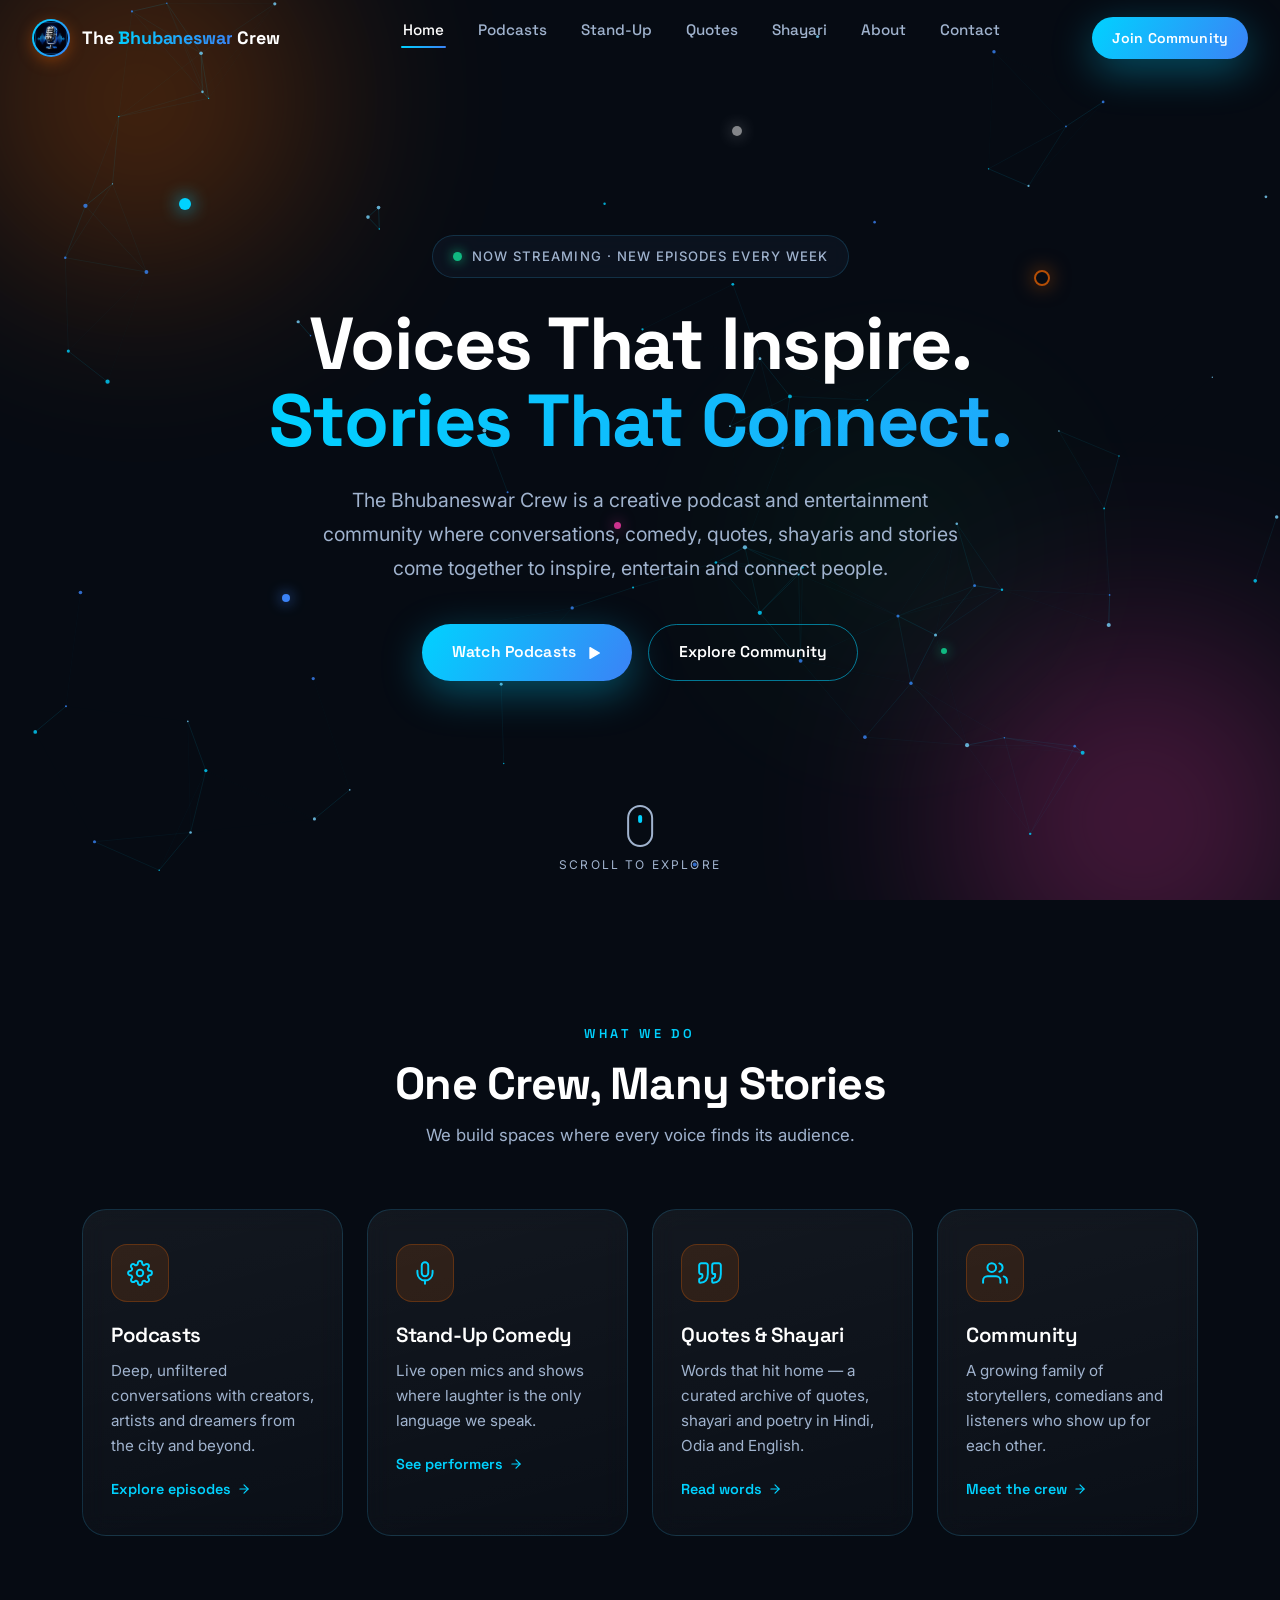
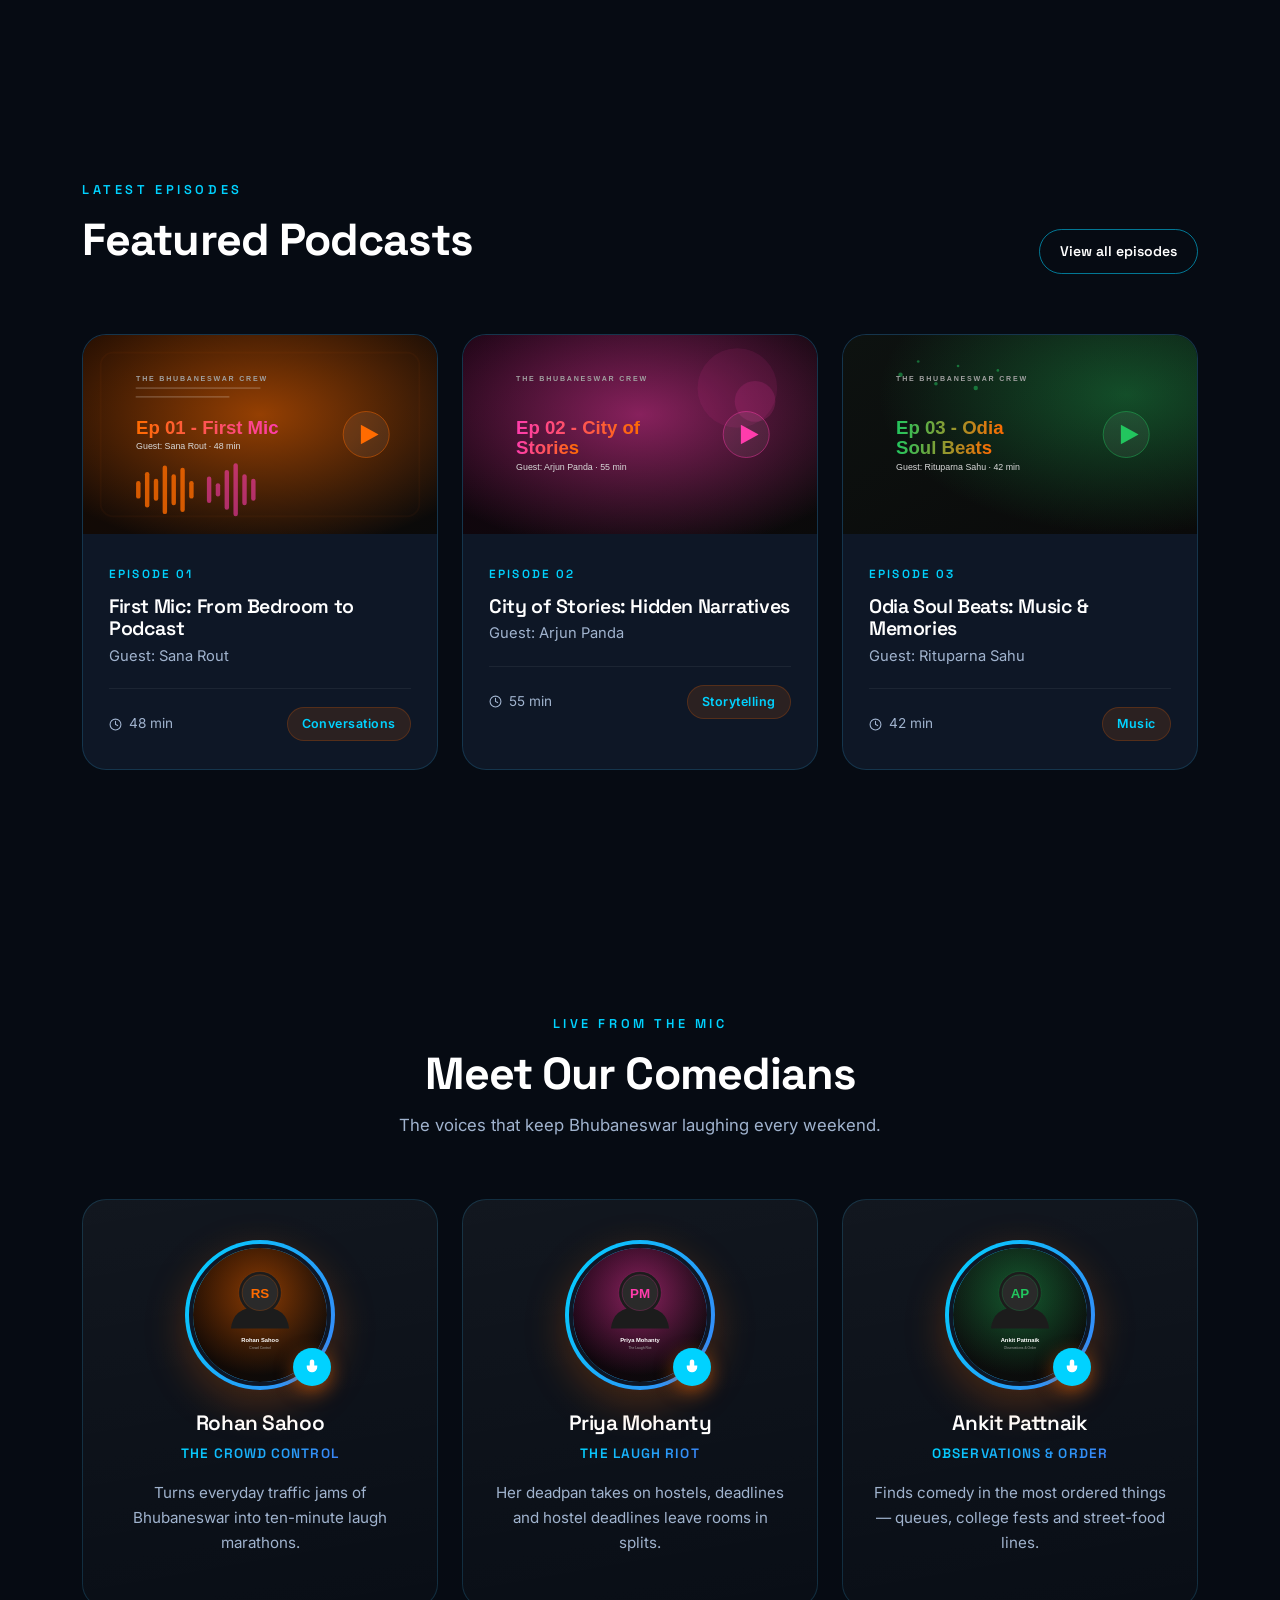
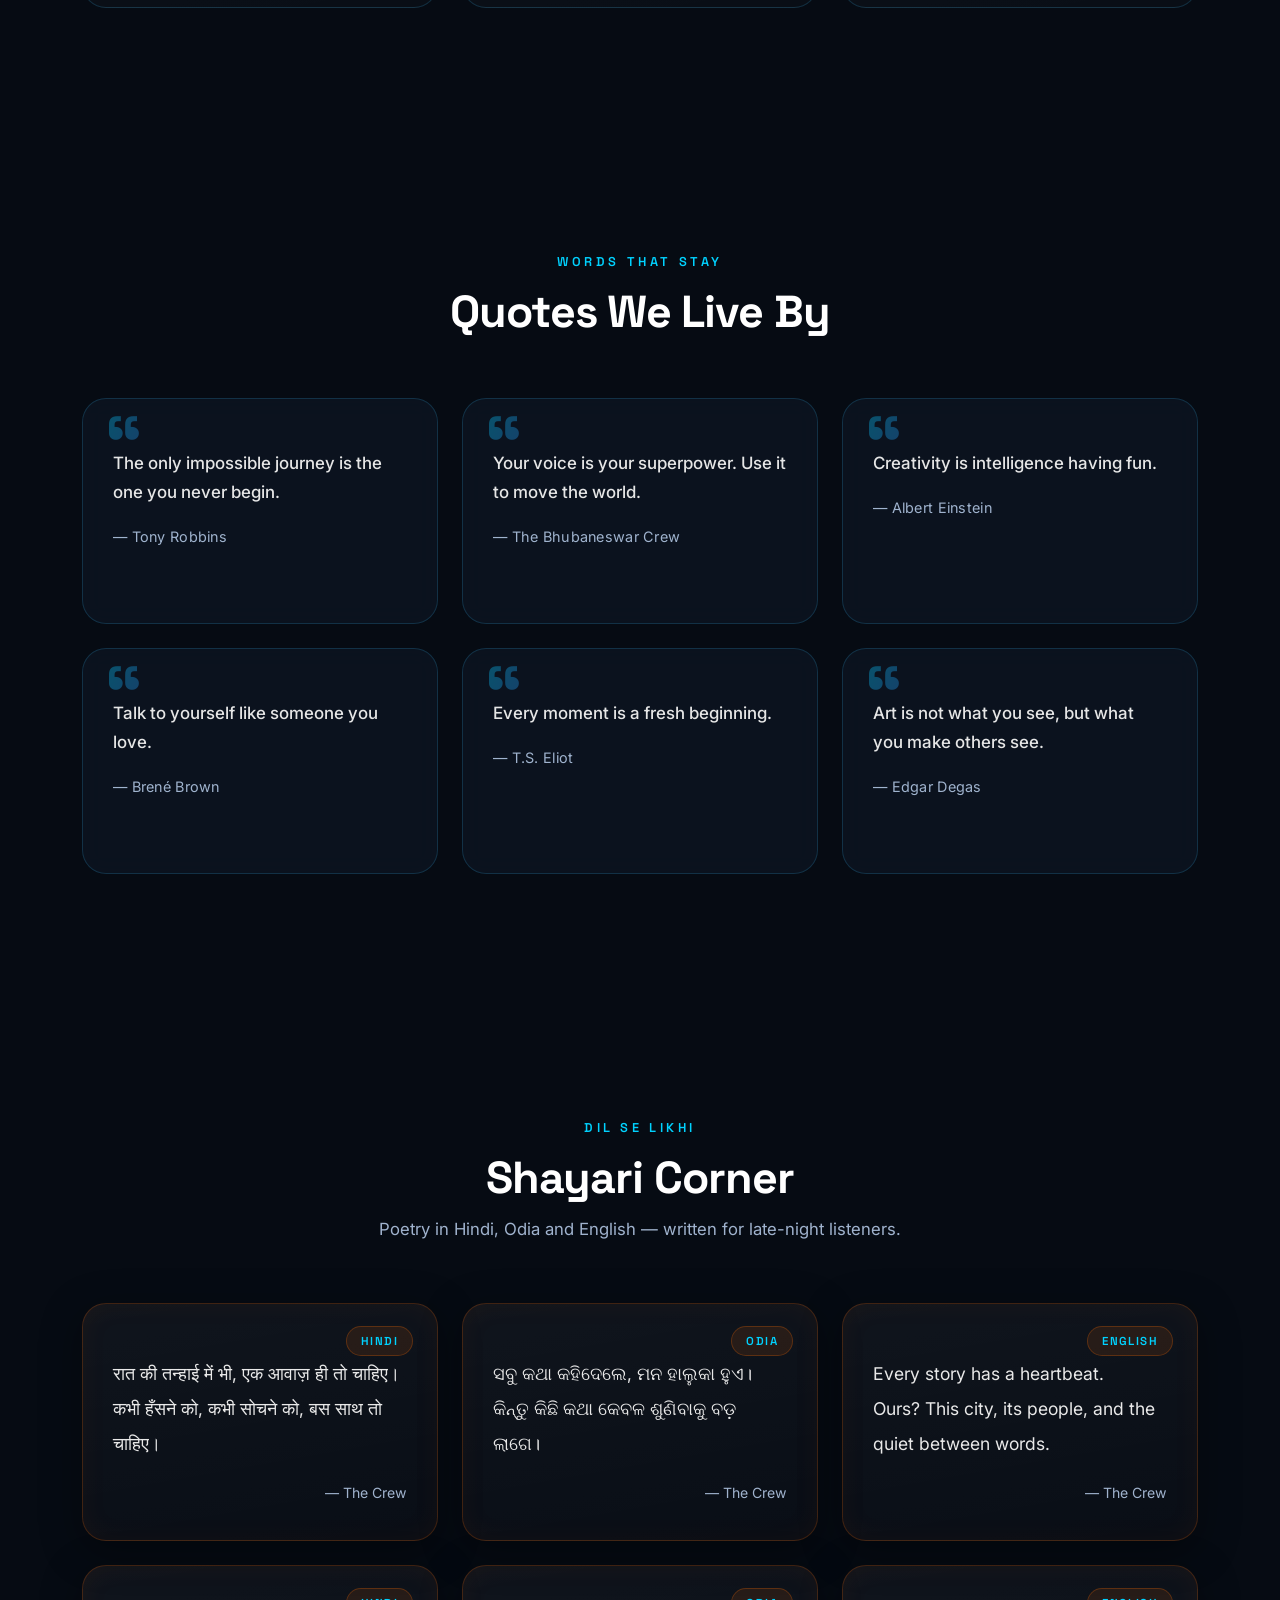
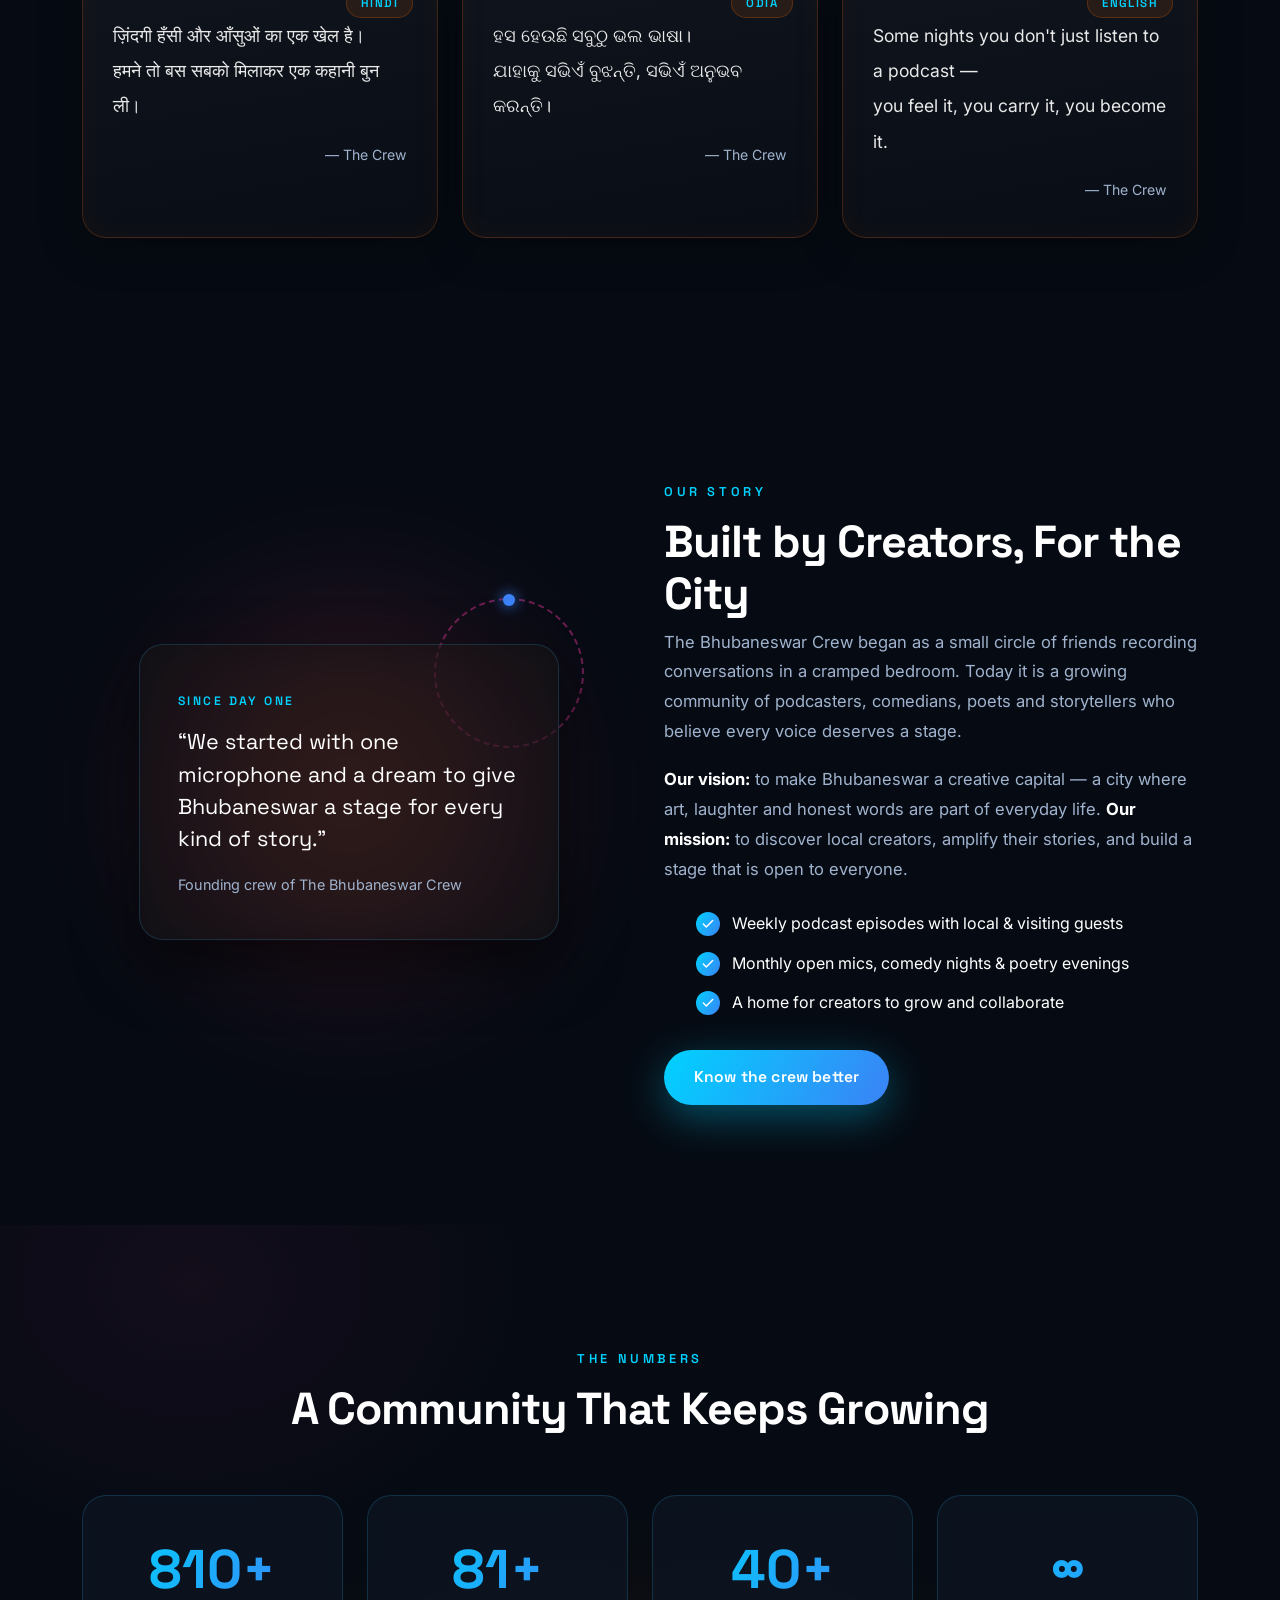
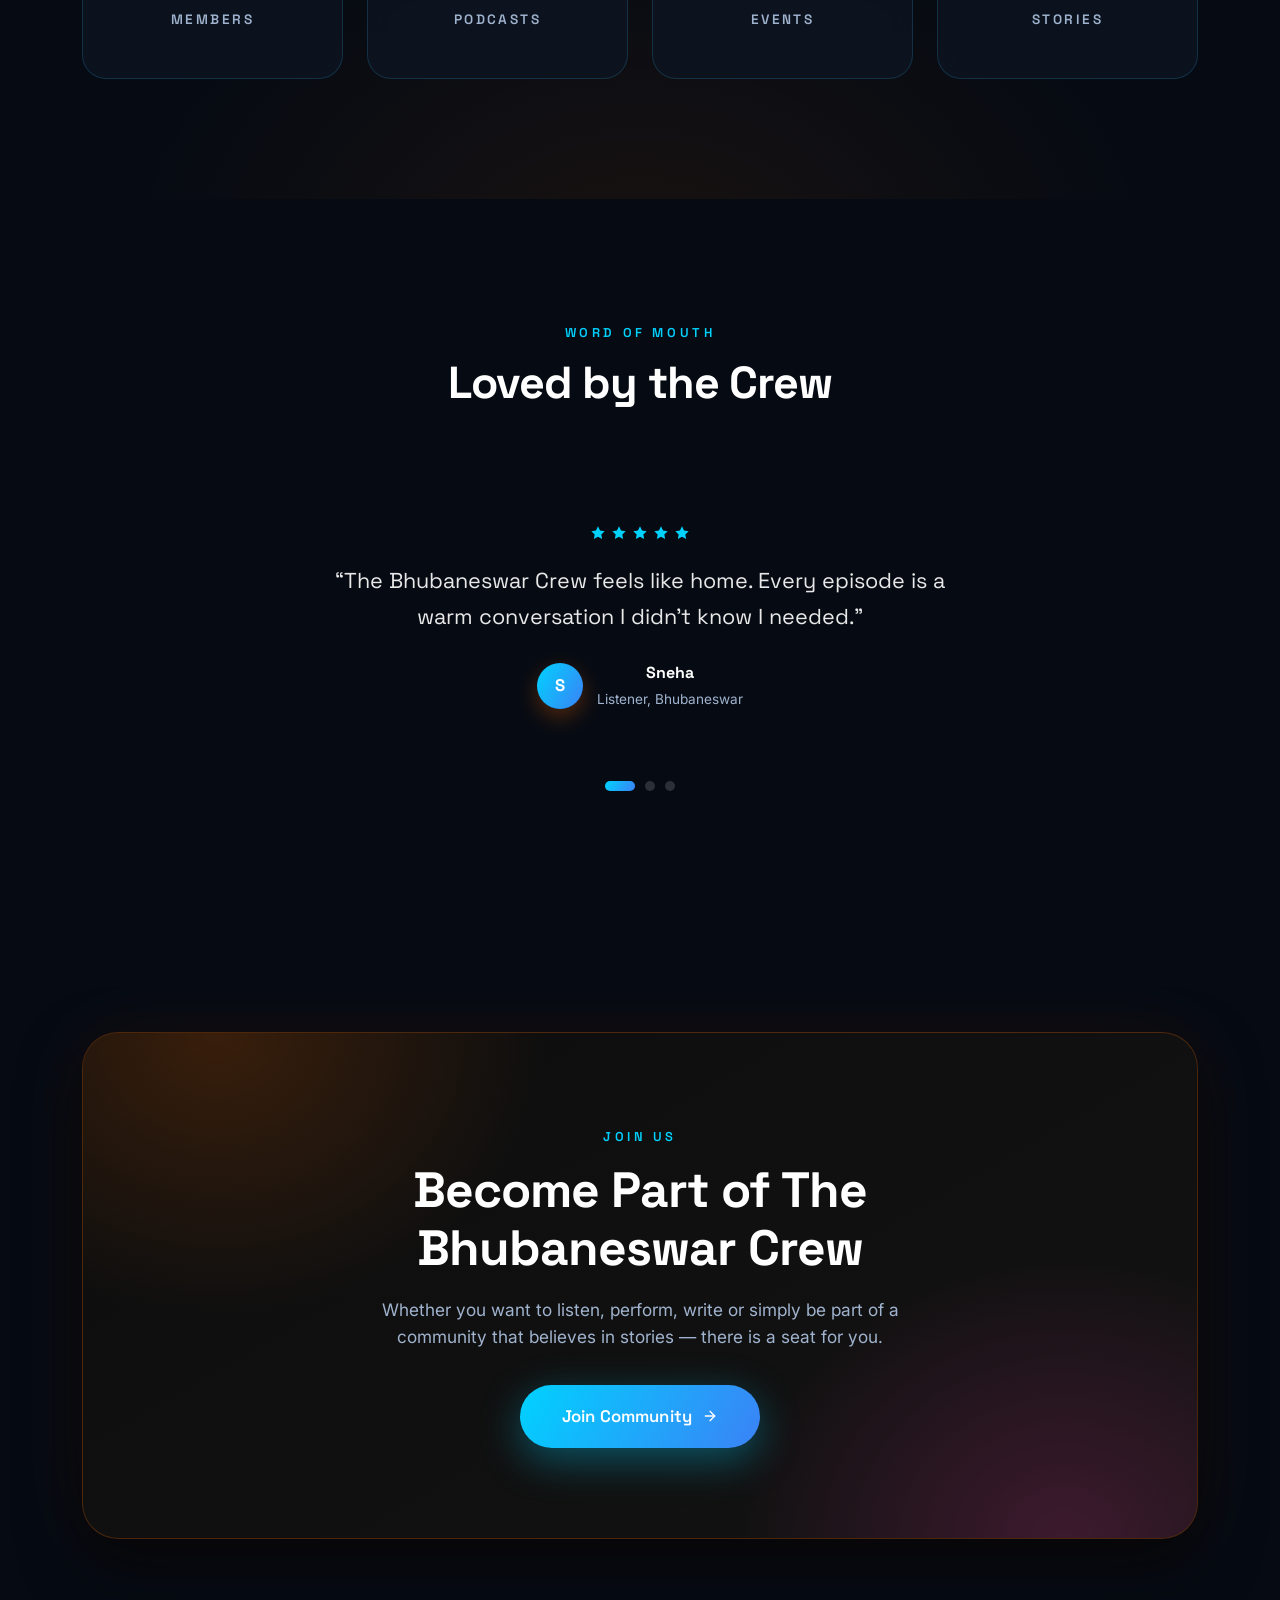
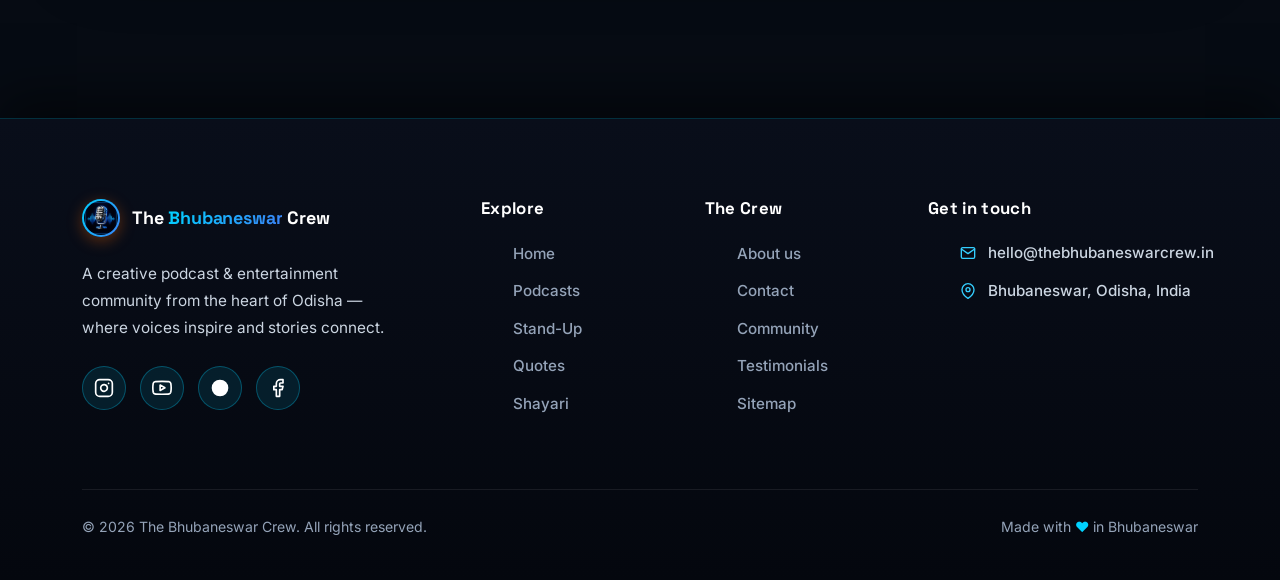
==== commit b0ef16b3: "feat: update branding by replacing SVG icons with new PNG favicon and adding responsive layout files" ====
--- a/index.html
+++ b/index.html
@@ -39,8 +39,8 @@
   <meta name="twitter:image" content="https://www.thebhubaneswarcrew.in/images/podcast-1.svg">
 
   <!-- ================= Favicon ================= -->
-  <link rel="icon" type="image/svg+xml" href="favicon/favicon.svg">
-  <link rel="apple-touch-icon" href="favicon/favicon.svg">
+  <link rel="icon" type="image/png" href="favicon/app_icon_tbc.png">
+  <link rel="apple-touch-icon" href="favicon/app_icon_tbc.png">
 
   <!-- ================= Google Fonts ================= -->
   <link rel="preconnect" href="https://fonts.googleapis.com">
@@ -62,7 +62,7 @@
     "@type": "Organization",
     "name": "The Bhubaneswar Crew",
     "url": "https://www.thebhubaneswarcrew.in/",
-    "logo": "https://www.thebhubaneswarcrew.in/favicon/favicon.svg",
+    "logo": "https://www.thebhubaneswarcrew.in/favicon/app_icon_tbc.png",
     "description": "A creative podcast & entertainment community from Bhubaneswar, Odisha — podcasts, stand-up comedy, quotes, shayari and storytelling.",
     "sameAs": [
       "https://www.instagram.com/",
@@ -82,7 +82,7 @@
   <div class="preloader" id="preloader" role="status" aria-label="Loading The Bhubaneswar Crew">
     <div class="preloader-inner">
       <div class="preloader-ring"></div>
-      <img src="favicon/favicon.svg" alt="The Bhubaneswar Crew logo" class="preloader-logo">
+      <img src="favicon/app_icon_tbc.png" alt="The Bhubaneswar Crew logo" class="preloader-logo">
       <p class="preloader-text">The Bhubaneswar Crew</p>
     </div>
   </div>
@@ -111,9 +111,7 @@
       <!-- Brand / Logo -->
       <a href="index.html" class="brand" aria-label="The Bhubaneswar Crew — Home">
         <span class="brand-mark" aria-hidden="true">
-          <svg width="20" height="20" viewBox="0 0 24 24" fill="none" aria-hidden="true">
-            <polygon points="7,4 7,20 19,12" fill="currentColor"/>
-          </svg>
+          <img src="favicon/app_icon_tbc.png" alt="The Bhubaneswar Crew logo" class="brand-logo-img">
         </span>
         <span class="brand-text">The <em>Bhubaneswar</em> Crew</span>
       </a>
@@ -854,9 +852,7 @@
         <div class="footer-col footer-brand-col">
           <a href="index.html" class="brand" aria-label="The Bhubaneswar Crew — Home">
             <span class="brand-mark" aria-hidden="true">
-              <svg width="20" height="20" viewBox="0 0 24 24" fill="none" aria-hidden="true">
-                <polygon points="7,4 7,20 19,12" fill="currentColor"/>
-              </svg>
+              <img src="favicon/app_icon_tbc.png" alt="The Bhubaneswar Crew logo" class="brand-logo-img">
             </span>
             <span class="brand-text">The <em>Bhubaneswar</em> Crew</span>
           </a>
@@ -915,7 +911,7 @@
             </li>
             <li>
               <img src="images/icons/location.svg" alt="" width="16" height="16" aria-hidden="true">
-              <span>Bhubaneswar, Odisha, India</span>
+              <a href="https://maps.app.goo.gl/BLd8zX1RDRyEnMKo7" target="_blank" rel="noopener noreferrer">Bhubaneswar, Odisha, India</a>
             </li>
           </ul>
         </div>
--- a/css/style.css
+++ b/css/style.css
@@ -31,27 +31,27 @@
    01. DESIGN TOKENS
    ============================================================ */
 :root {
-  /* Brand palette */
-  --color-bg:          #050505;
-  --color-card:        #151515;
-  --color-primary:     #FF6B00;
-  --color-secondary:   #FF3CAC;
+  /* Brand palette — Aesthetic Light Blue & Electric Cyan Theme */
+  --color-bg:          #060B13;
+  --color-card:        #0E1726;
+  --color-primary:     #00D2FF;
+  --color-secondary:   #3B82F6;
   --color-text:        #FFFFFF;
-  --color-muted:       #A0A0A0;
-  --color-success:     #22C55E;
+  --color-muted:       #A0B3CE;
+  --color-success:     #10B981;
 
   /* Derived styles */
-  --accent-gradient:  linear-gradient(120deg, var(--color-primary), var(--color-secondary));
-  --glass-bg:         rgba(255, 255, 255, 0.04);
-  --glass-border:     rgba(255, 255, 255, 0.08);
-  --glass-border-hot: rgba(255, 107, 0, 0.45);
+  --accent-gradient:  linear-gradient(120deg, #00D2FF 0%, #3B82F6 100%);
+  --glass-bg:         rgba(14, 23, 38, 0.65);
+  --glass-border:     rgba(56, 189, 248, 0.18);
+  --glass-border-hot: rgba(0, 210, 255, 0.55);
 
   /* Layout */
   --nav-height:    76px;
   --radius-card:   24px;
   --radius-btn:    999px;
-  --shadow-card:   0 24px 60px rgba(0, 0, 0, 0.45);
-  --shadow-glow:   0 12px 40px rgba(255, 107, 0, 0.28);
+  --shadow-card:   0 24px 60px rgba(0, 0, 0, 0.6);
+  --shadow-glow:   0 12px 40px rgba(0, 210, 255, 0.35);
 
   /* Type */
   --font-heading: 'Space Grotesk', 'Inter', system-ui, sans-serif;
@@ -259,6 +259,8 @@
 .preloader-logo {
   width: 56px;
   height: 56px;
+  border-radius: 50%;
+  object-fit: cover;
   animation: preloaderPulse 1.4s ease-in-out infinite;
 }
 
@@ -398,14 +400,32 @@
 }
 
 .brand-mark {
-  display: grid;
-  place-items: center;
+  display: inline-flex;
+  align-items: center;
+  justify-content: center;
   width: 38px;
   height: 38px;
-  border-radius: 12px;
+  border-radius: 50%;
+  overflow: hidden;
   background: var(--accent-gradient);
-  color: #fff;
-  box-shadow: 0 6px 20px rgba(255, 107, 0, 0.35);
+  padding: 2px;
+  box-shadow: 0 4px 15px rgba(255, 107, 0, 0.35);
+  flex-shrink: 0;
+  transition: transform 0.3s ease, box-shadow 0.3s ease;
+}
+
+.brand-mark img,
+.brand-logo-img {
+  width: 100%;
+  height: 100%;
+  object-fit: cover;
+  border-radius: 50%;
+  display: block;
+}
+
+.brand:hover .brand-mark {
+  transform: scale(1.06);
+  box-shadow: 0 6px 20px rgba(255, 107, 0, 0.55);
 }
 
 /* ---- Desktop nav links ---- */
@@ -1488,8 +1508,9 @@
 .site-footer {
   margin-top: 60px;
   padding: 80px 0 0;
-  background: #070707;
-  border-top: 1px solid rgba(255, 255, 255, 0.05);
+  background: linear-gradient(180deg, #090E1A 0%, #04070E 100%);
+  border-top: 1px solid rgba(0, 210, 255, 0.2);
+  box-shadow: 0 -20px 50px rgba(0, 0, 0, 0.5);
 }
 
 .footer-grid {
@@ -1500,41 +1521,55 @@
 }
 
 .footer-blurb {
-  color: var(--color-muted);
-  font-size: 0.95rem;
-  line-height: 1.7;
-  max-width: 300px;
-  margin: 18px 0 22px;
+  color: #CBD5E1;
+  font-size: 0.96rem;
+  line-height: 1.75;
+  max-width: 310px;
+  margin: 18px 0 24px;
 }
 
 .social-links {
   display: flex;
-  gap: 12px;
+  gap: 14px;
 }
 
 .social-link {
   display: grid;
   place-items: center;
-  width: 42px;
-  height: 42px;
+  width: 44px;
+  height: 44px;
   border-radius: 50%;
-  background: var(--glass-bg);
-  border: 1px solid var(--glass-border);
-  color: var(--color-muted);
-  transition: color 0.3s, transform 0.3s var(--ease-out), border-color 0.3s, box-shadow 0.3s;
+  background: rgba(0, 210, 255, 0.1);
+  border: 1px solid rgba(0, 210, 255, 0.3);
+  color: #00D2FF;
+  transition: all 0.3s var(--ease-out);
+}
+
+.social-link img {
+  width: 20px;
+  height: 20px;
+  filter: brightness(0) invert(1);
+  transition: transform 0.3s ease, filter 0.3s ease;
 }
 
 .social-link:hover {
-  color: #fff;
-  border-color: var(--glass-border-hot);
-  transform: translateY(-4px);
-  box-shadow: 0 10px 24px rgba(255, 107, 0, 0.25);
+  background: var(--accent-gradient);
+  border-color: transparent;
+  transform: translateY(-4px) scale(1.08);
+  box-shadow: 0 10px 28px rgba(0, 210, 255, 0.5);
+}
+
+.social-link:hover img {
+  filter: brightness(0) invert(1);
+  transform: scale(1.1);
 }
 
 .footer-heading {
-  font-size: 1rem;
-  font-weight: 600;
-  margin-bottom: 20px;
+  color: #FFFFFF;
+  font-size: 1.05rem;
+  font-weight: 700;
+  letter-spacing: 0.02em;
+  margin-bottom: 22px;
 }
 
 .footer-links li {
@@ -1542,35 +1577,43 @@
 }
 
 .footer-links a {
-  color: var(--color-muted);
+  color: #94A3B8;
   font-size: 0.95rem;
+  font-weight: 500;
   transition: color 0.3s, padding-left 0.3s var(--ease-out);
 }
 
 .footer-links a:hover {
-  color: var(--color-primary);
-  padding-left: 4px;
+  color: #00D2FF;
+  padding-left: 6px;
 }
 
 .footer-contact li {
   display: flex;
   align-items: center;
-  gap: 10px;
-  color: var(--color-muted);
+  gap: 12px;
+  color: #CBD5E1;
   font-size: 0.95rem;
+  margin-bottom: 14px;
+}
+
+.footer-contact a {
+  color: #CBD5E1;
+  transition: color 0.3s;
+}
+
+.footer-contact a:hover {
+  color: #00D2FF;
 }
 
 .footer-contact img {
-  filter: invert(55%);
-  transition: filter 0.3s;
-}
-
-.footer-contact li:hover {
-  color: var(--color-text);
+  filter: brightness(0) saturate(100%) invert(68%) sepia(87%) saturate(1450%) hue-rotate(160deg);
+  transition: filter 0.3s, transform 0.3s;
 }
 
 .footer-contact li:hover img {
-  filter: invert(70%) sepia(60%) saturate(1500%) hue-rotate(-10deg);
+  filter: brightness(0) saturate(100%) invert(85%) sepia(100%) saturate(2000%) hue-rotate(150deg);
+  transform: scale(1.15);
 }
 
 .footer-bottom {
@@ -1578,15 +1621,15 @@
   flex-wrap: wrap;
   align-items: center;
   justify-content: space-between;
-  gap: 10px;
-  padding: 24px 0;
-  border-top: 1px solid rgba(255, 255, 255, 0.05);
-  color: var(--color-muted);
-  font-size: 0.85rem;
+  gap: 12px;
+  padding: 26px 0;
+  border-top: 1px solid rgba(255, 255, 255, 0.08);
+  color: #94A3B8;
+  font-size: 0.88rem;
 }
 
 .heart {
-  color: var(--color-secondary);
+  color: #00D2FF;
   display: inline-block;
   animation: heartBeat 1.4s ease-in-out infinite;
 }
--- a/css/responsive.css
+++ b/css/responsive.css
@@ -205,7 +205,7 @@
   .brand-mark {
     width: 34px;
     height: 34px;
-    border-radius: 10px;
+    border-radius: 50%;
   }
 
   .hero-actions {
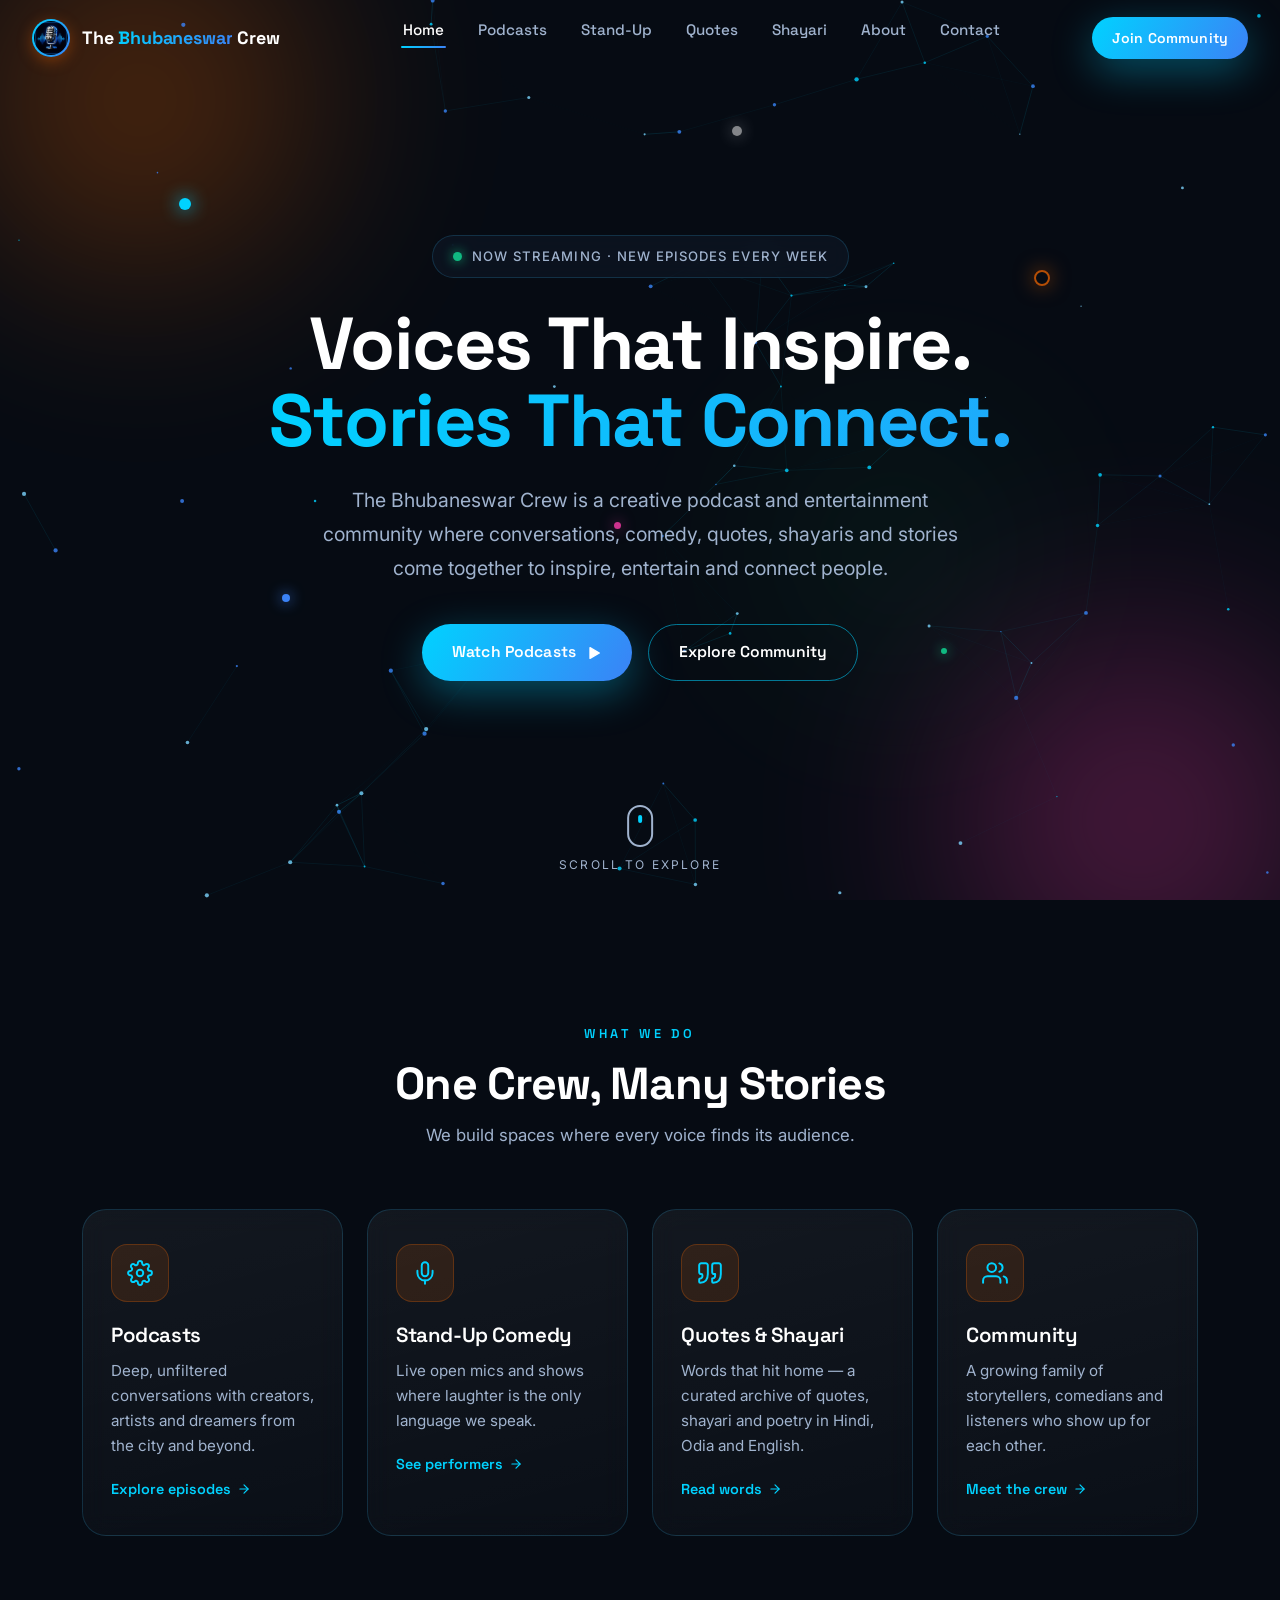
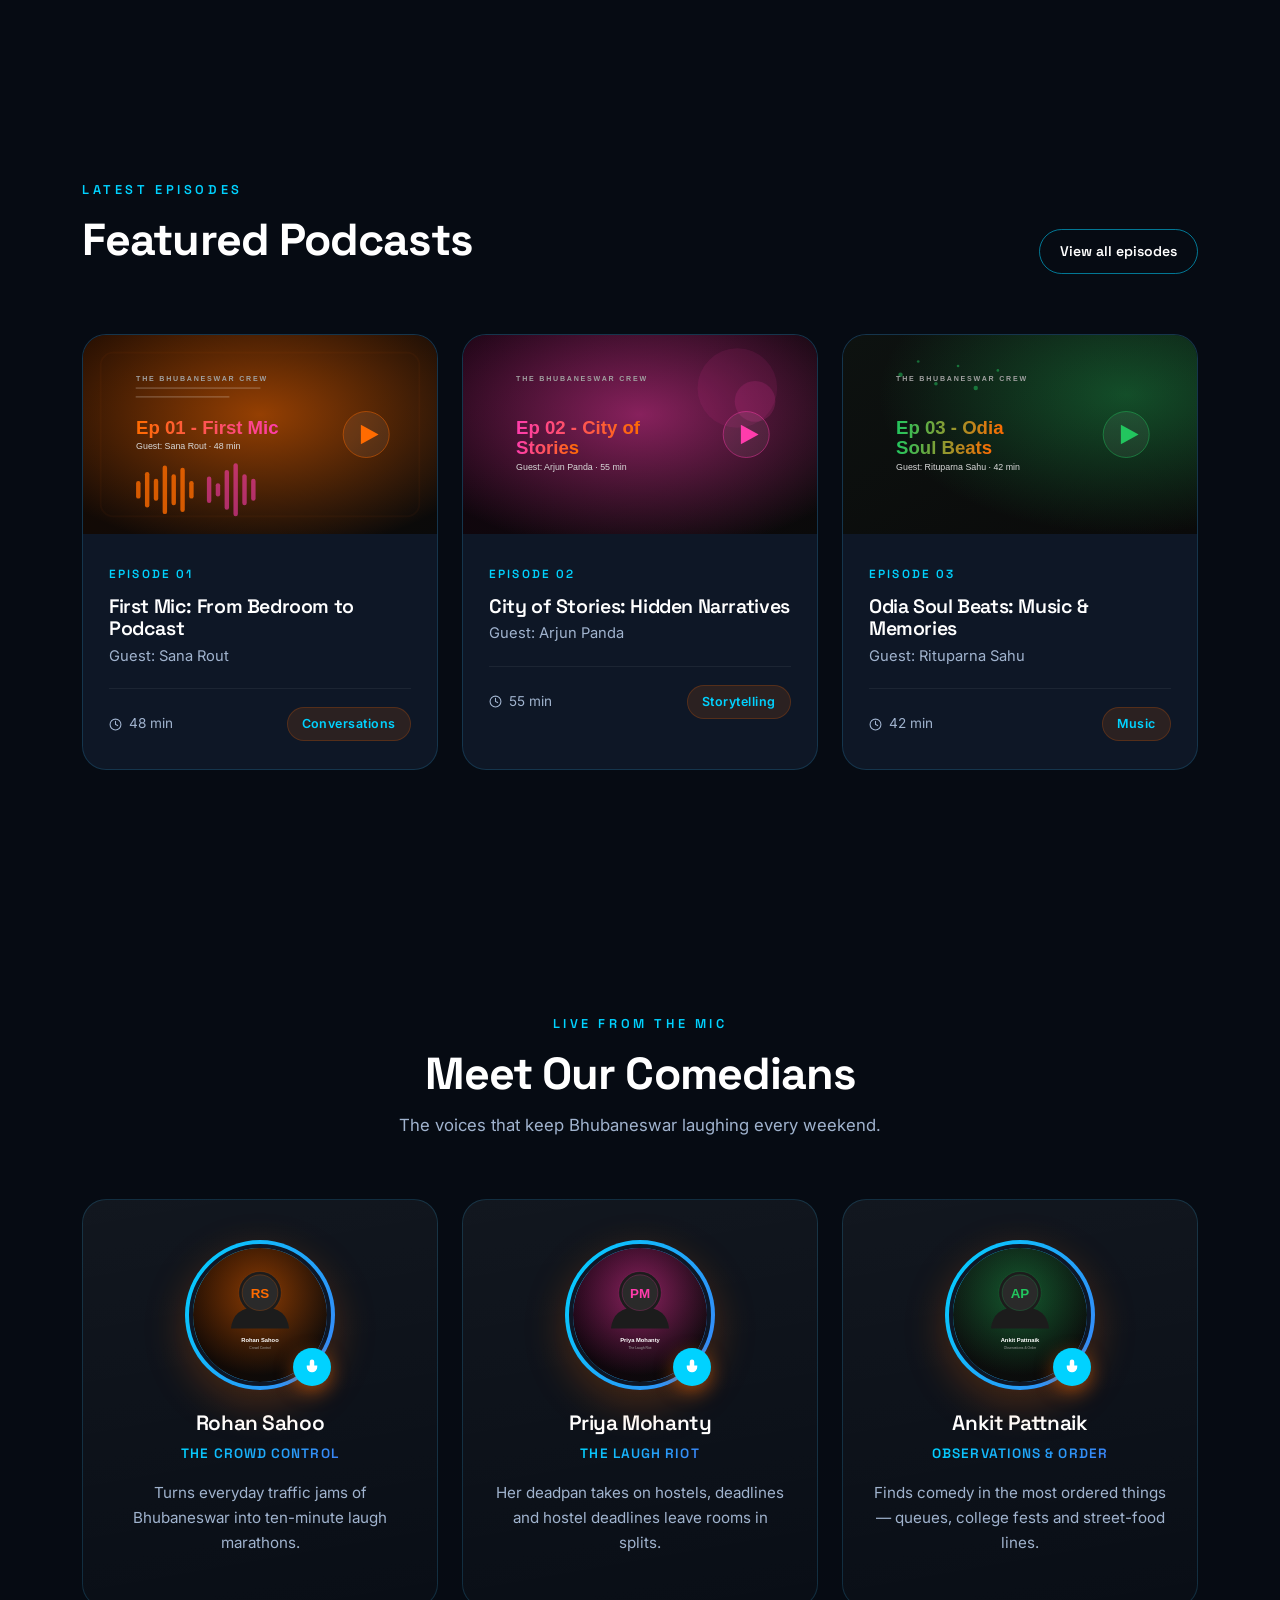
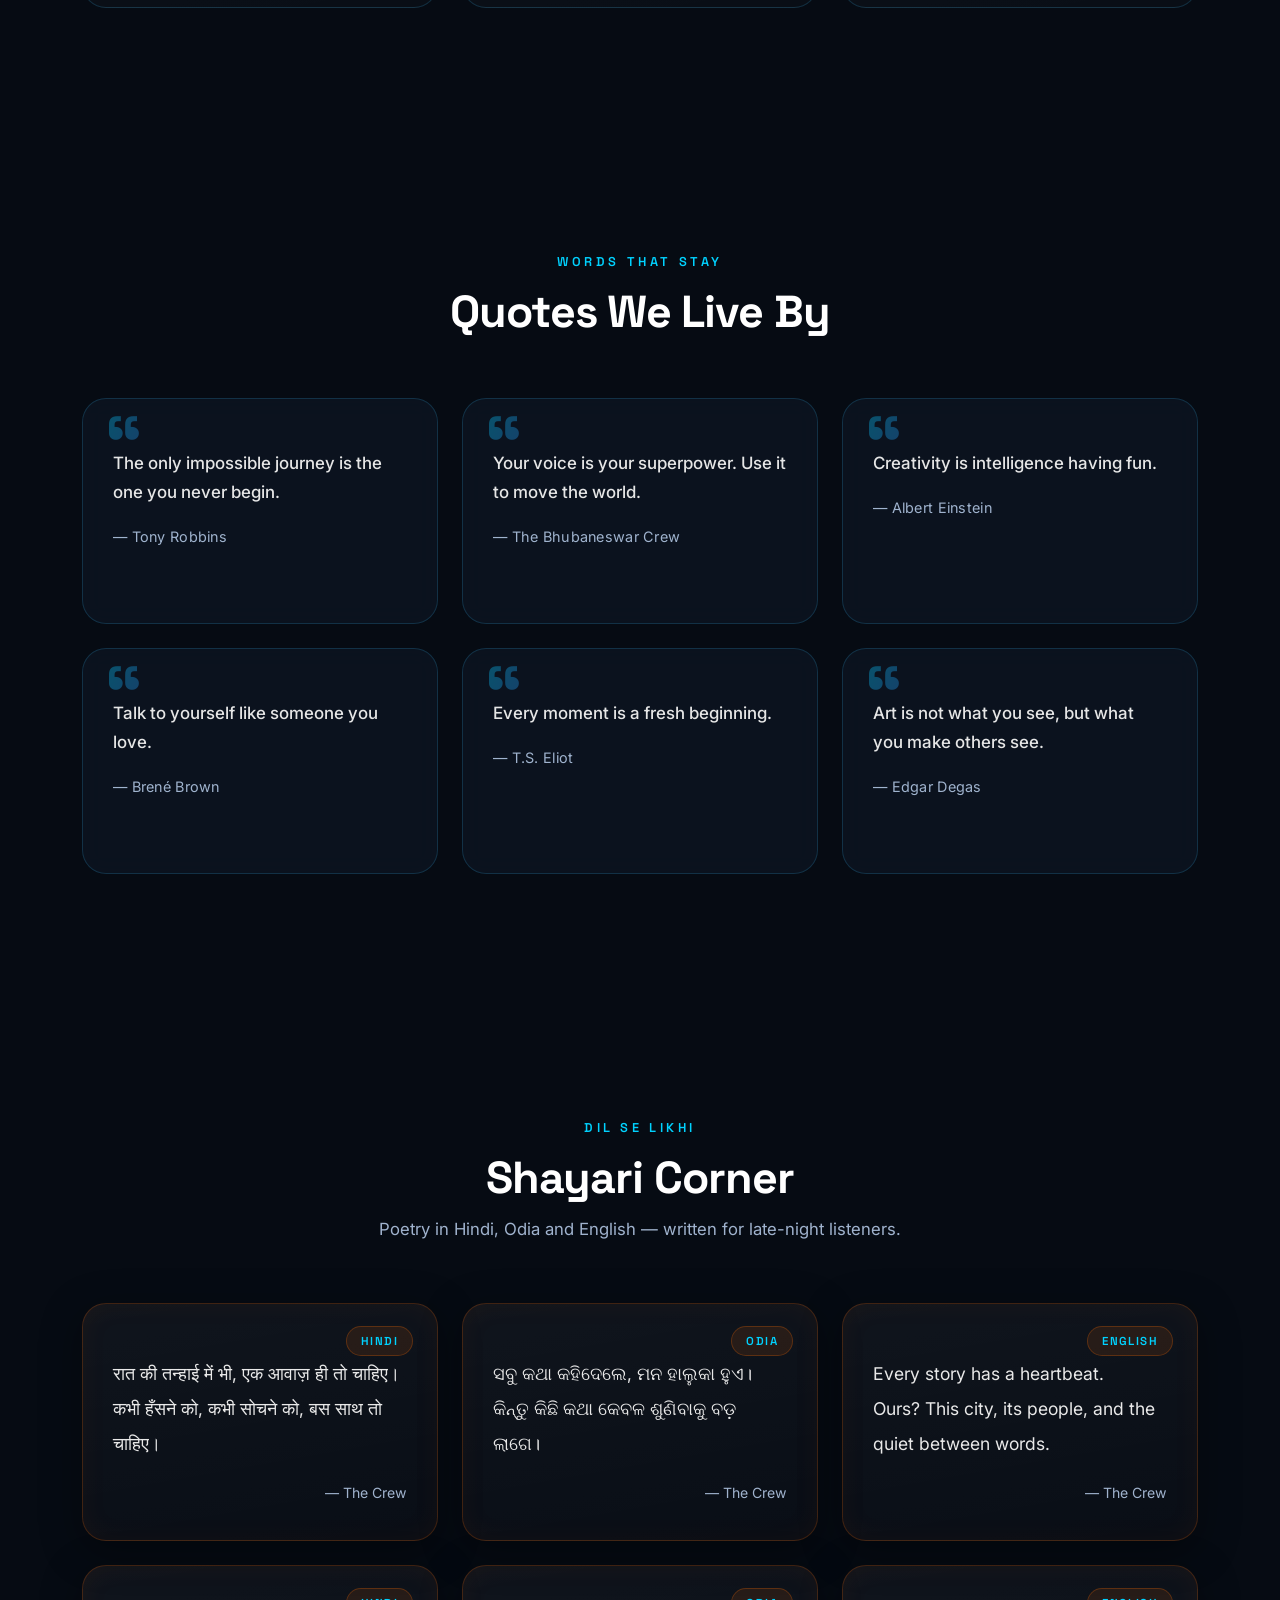
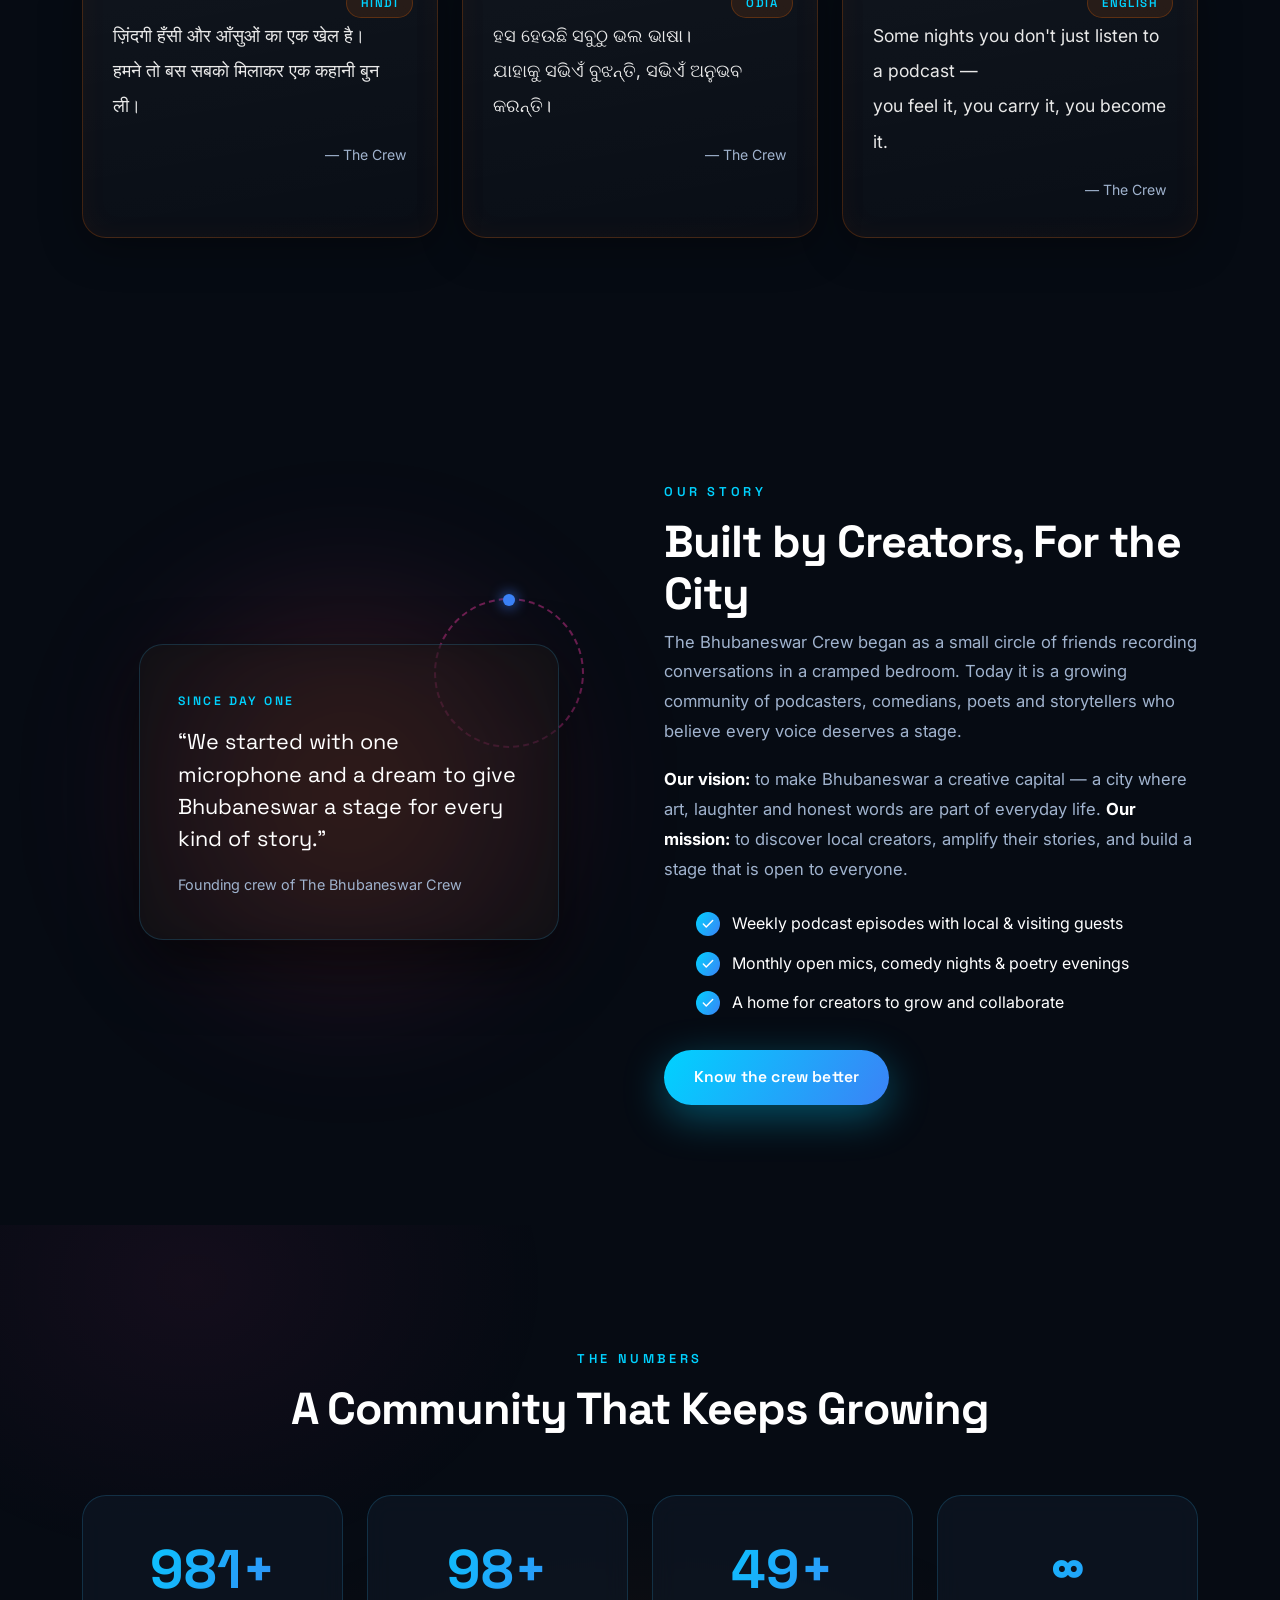
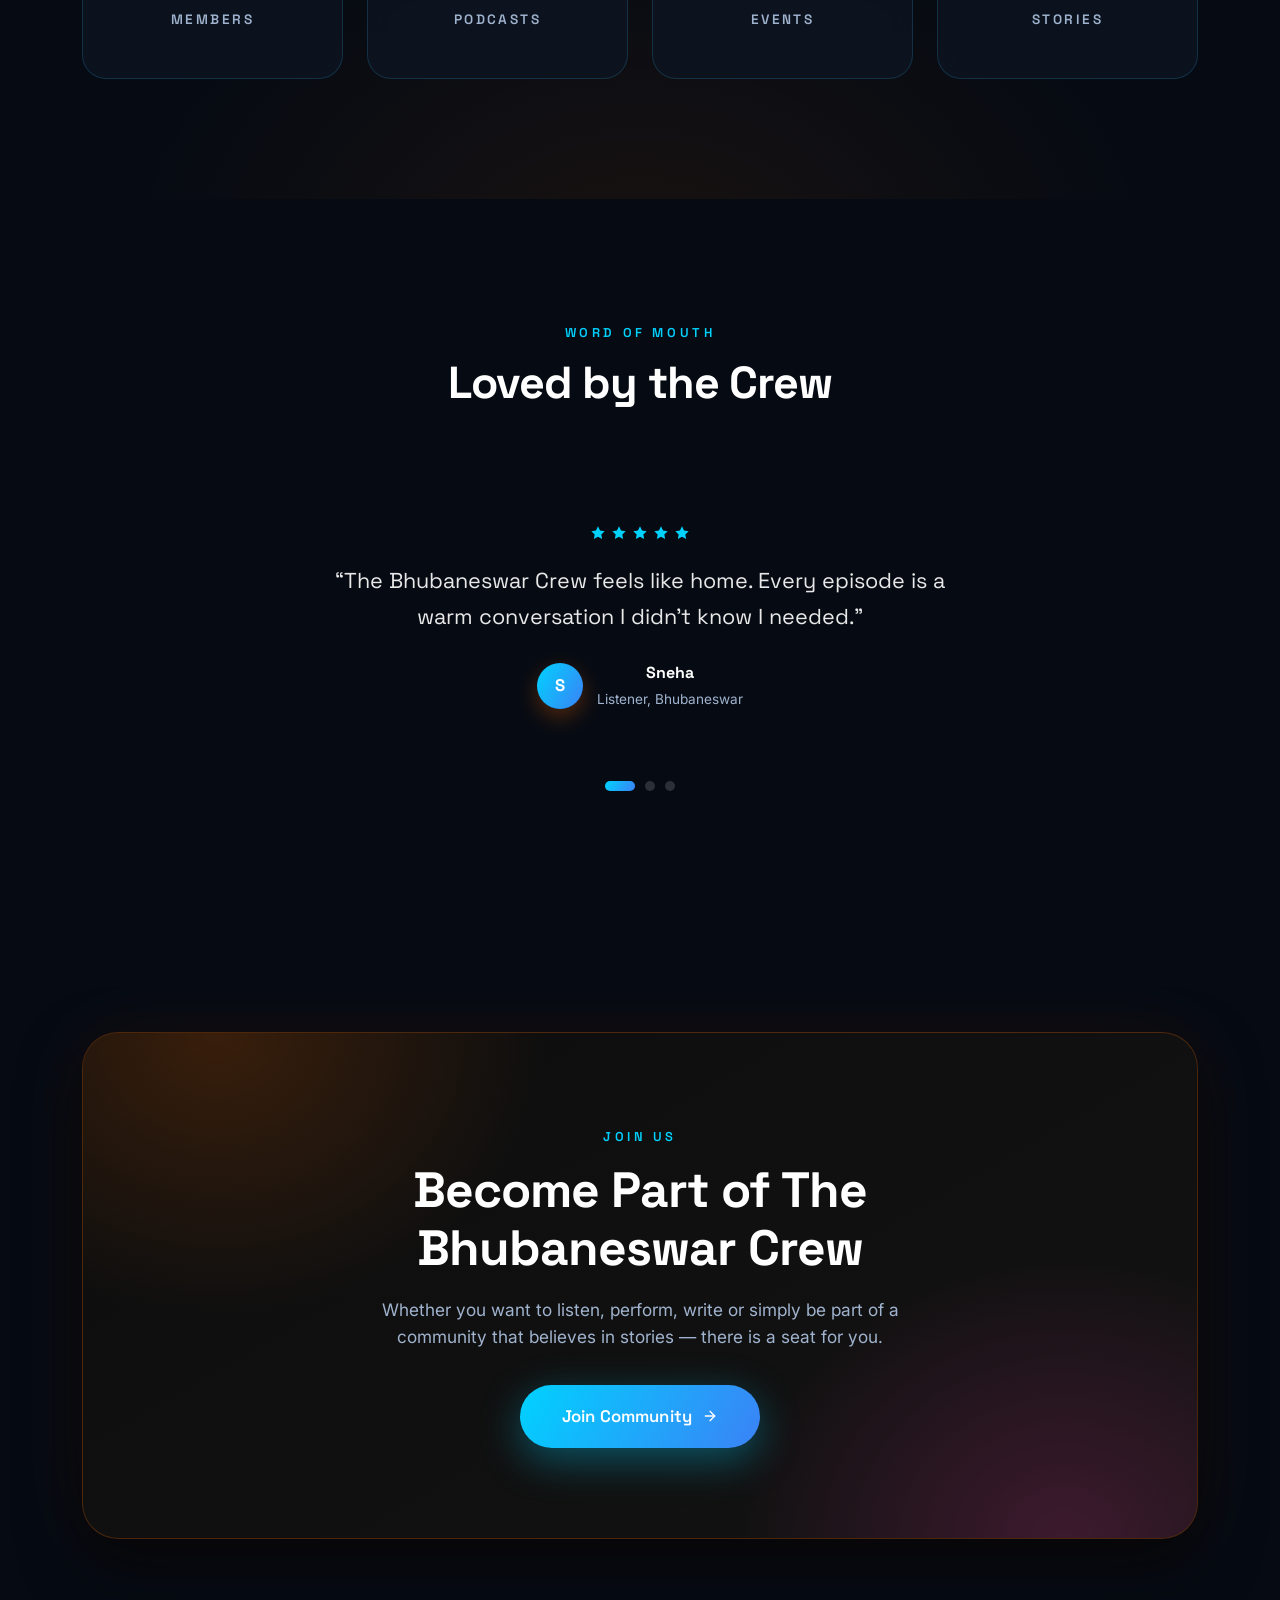
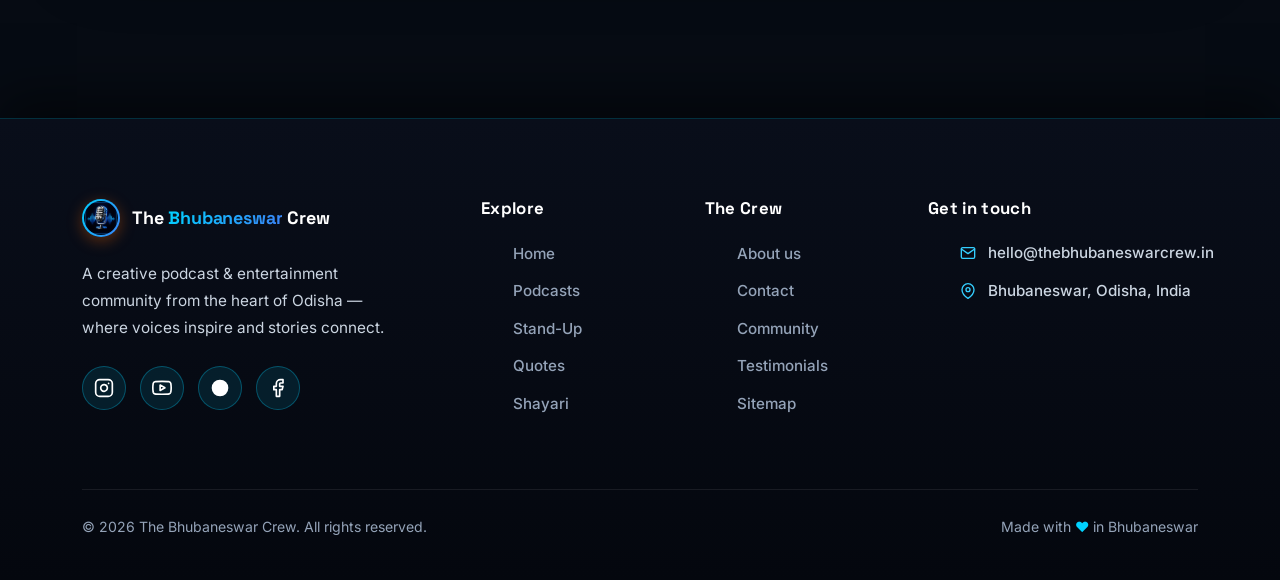
==== commit 0afc3c74: "feat: update site favicons and implement multi-resolution icon support in HTML head" ====
--- a/index.html
+++ b/index.html
@@ -39,8 +39,11 @@
   <meta name="twitter:image" content="https://www.thebhubaneswarcrew.in/images/podcast-1.svg">
 
   <!-- ================= Favicon ================= -->
-  <link rel="icon" type="image/png" href="favicon/app_icon_tbc.png">
-  <link rel="apple-touch-icon" href="favicon/app_icon_tbc.png">
+  <link rel="icon" type="image/x-icon" href="favicon.ico">
+  <link rel="shortcut icon" type="image/x-icon" href="favicon/favicon.ico">
+  <link rel="icon" type="image/png" sizes="32x32" href="favicon/favicon-32x32.png">
+  <link rel="icon" type="image/png" sizes="16x16" href="favicon/favicon-16x16.png">
+  <link rel="apple-touch-icon" sizes="180x180" href="favicon/apple-touch-icon.png">
 
   <!-- ================= Google Fonts ================= -->
   <link rel="preconnect" href="https://fonts.googleapis.com">
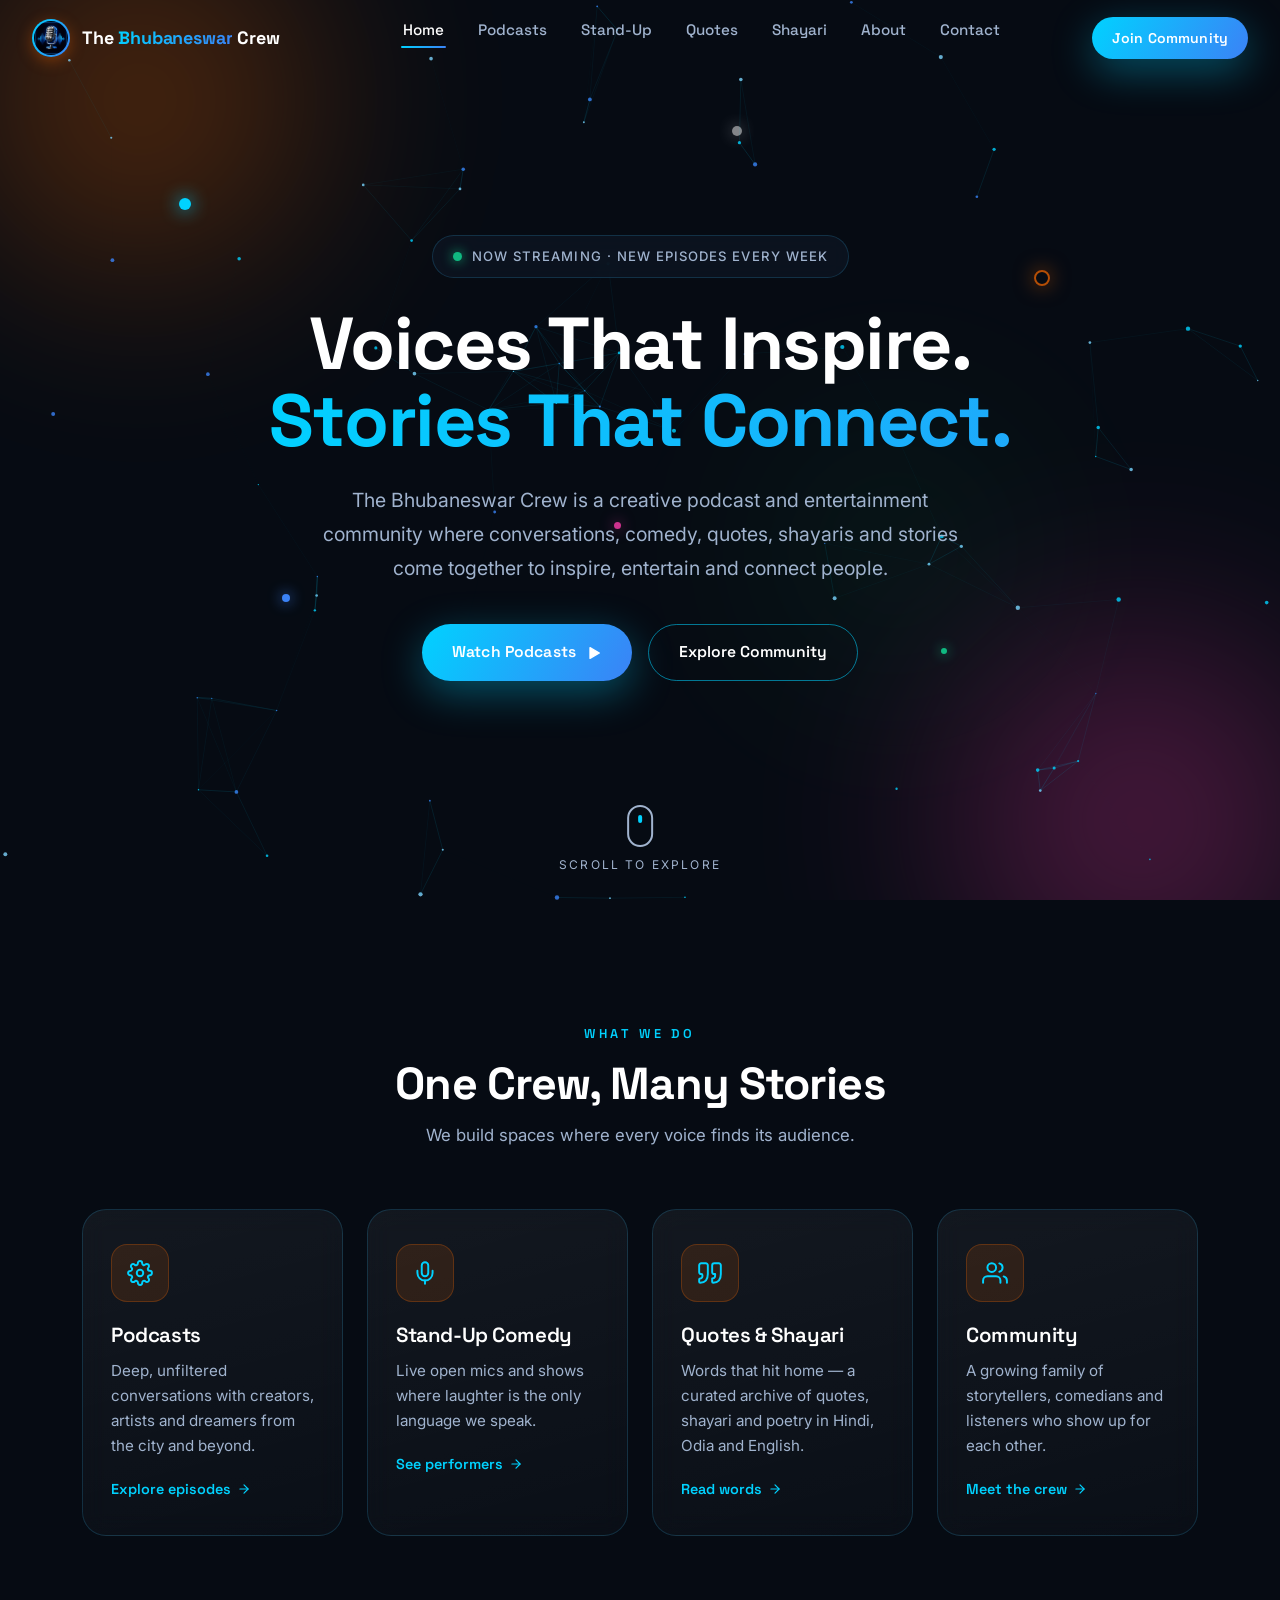
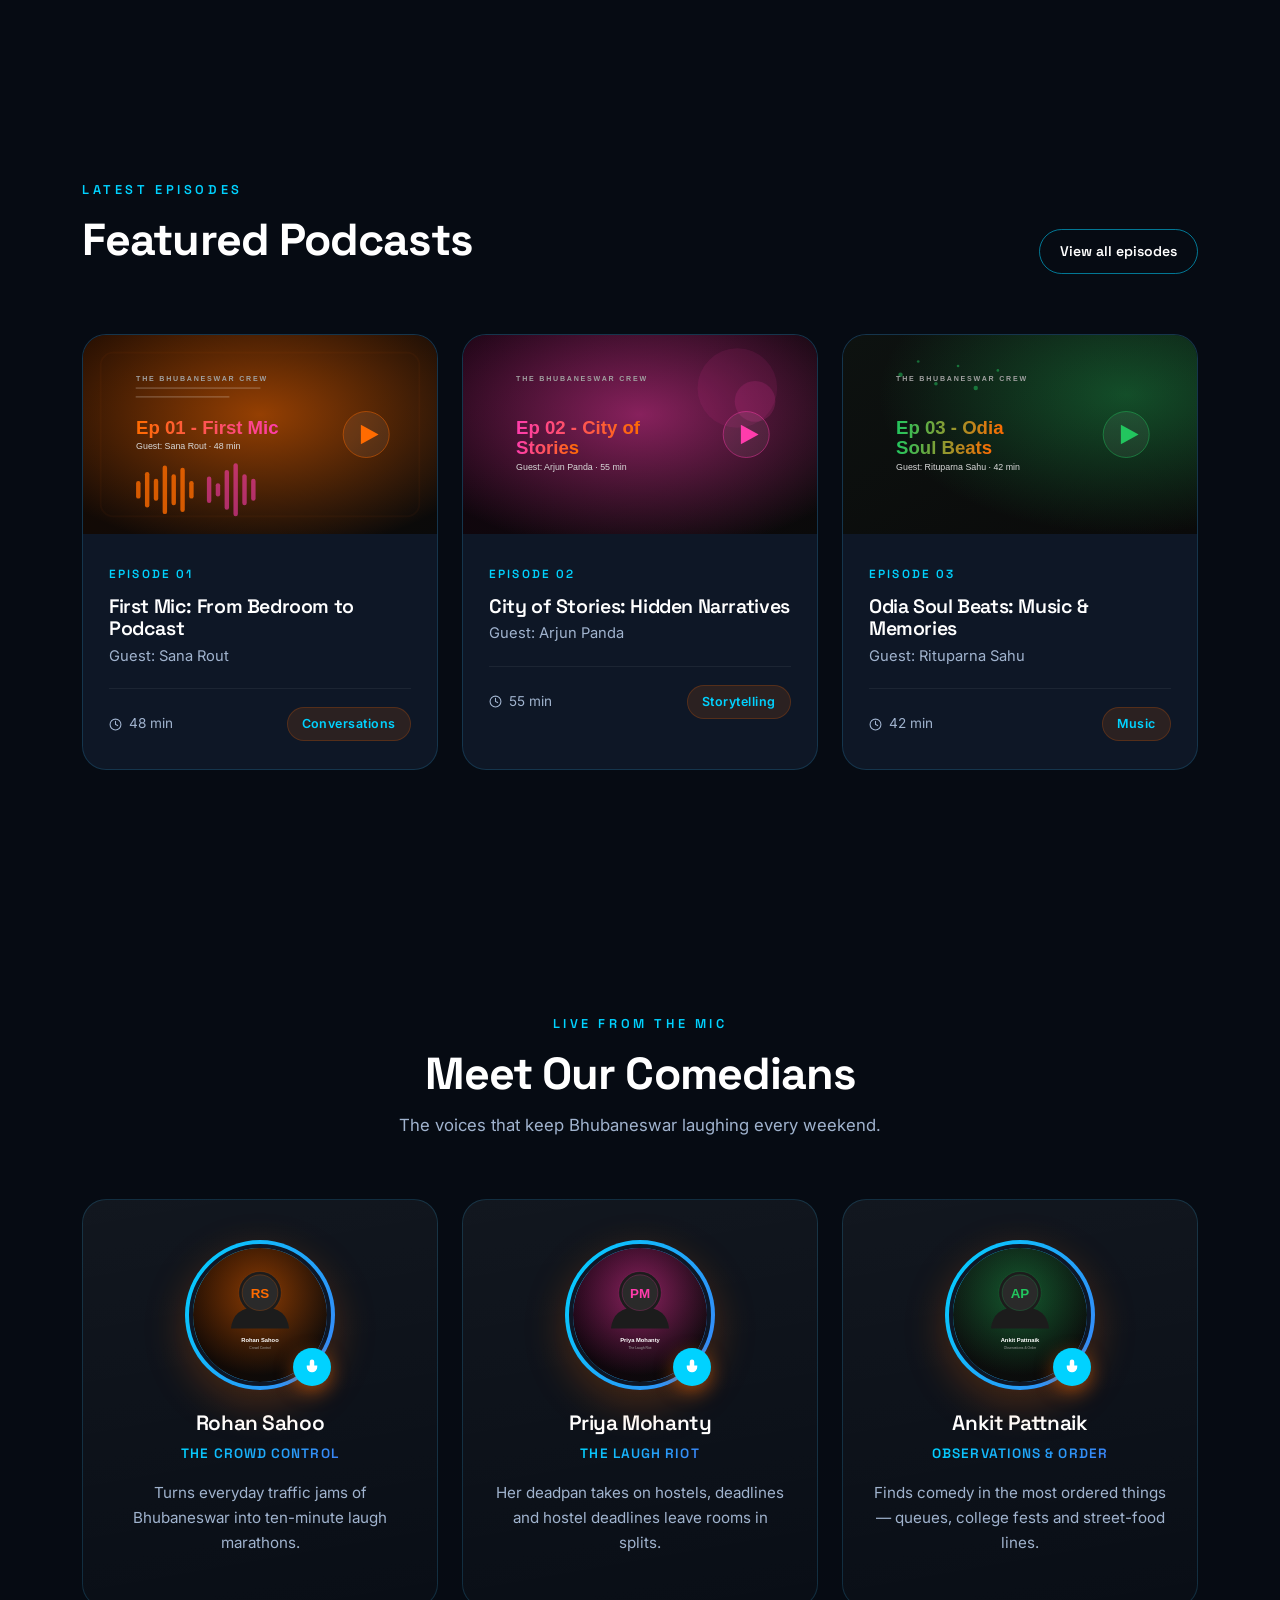
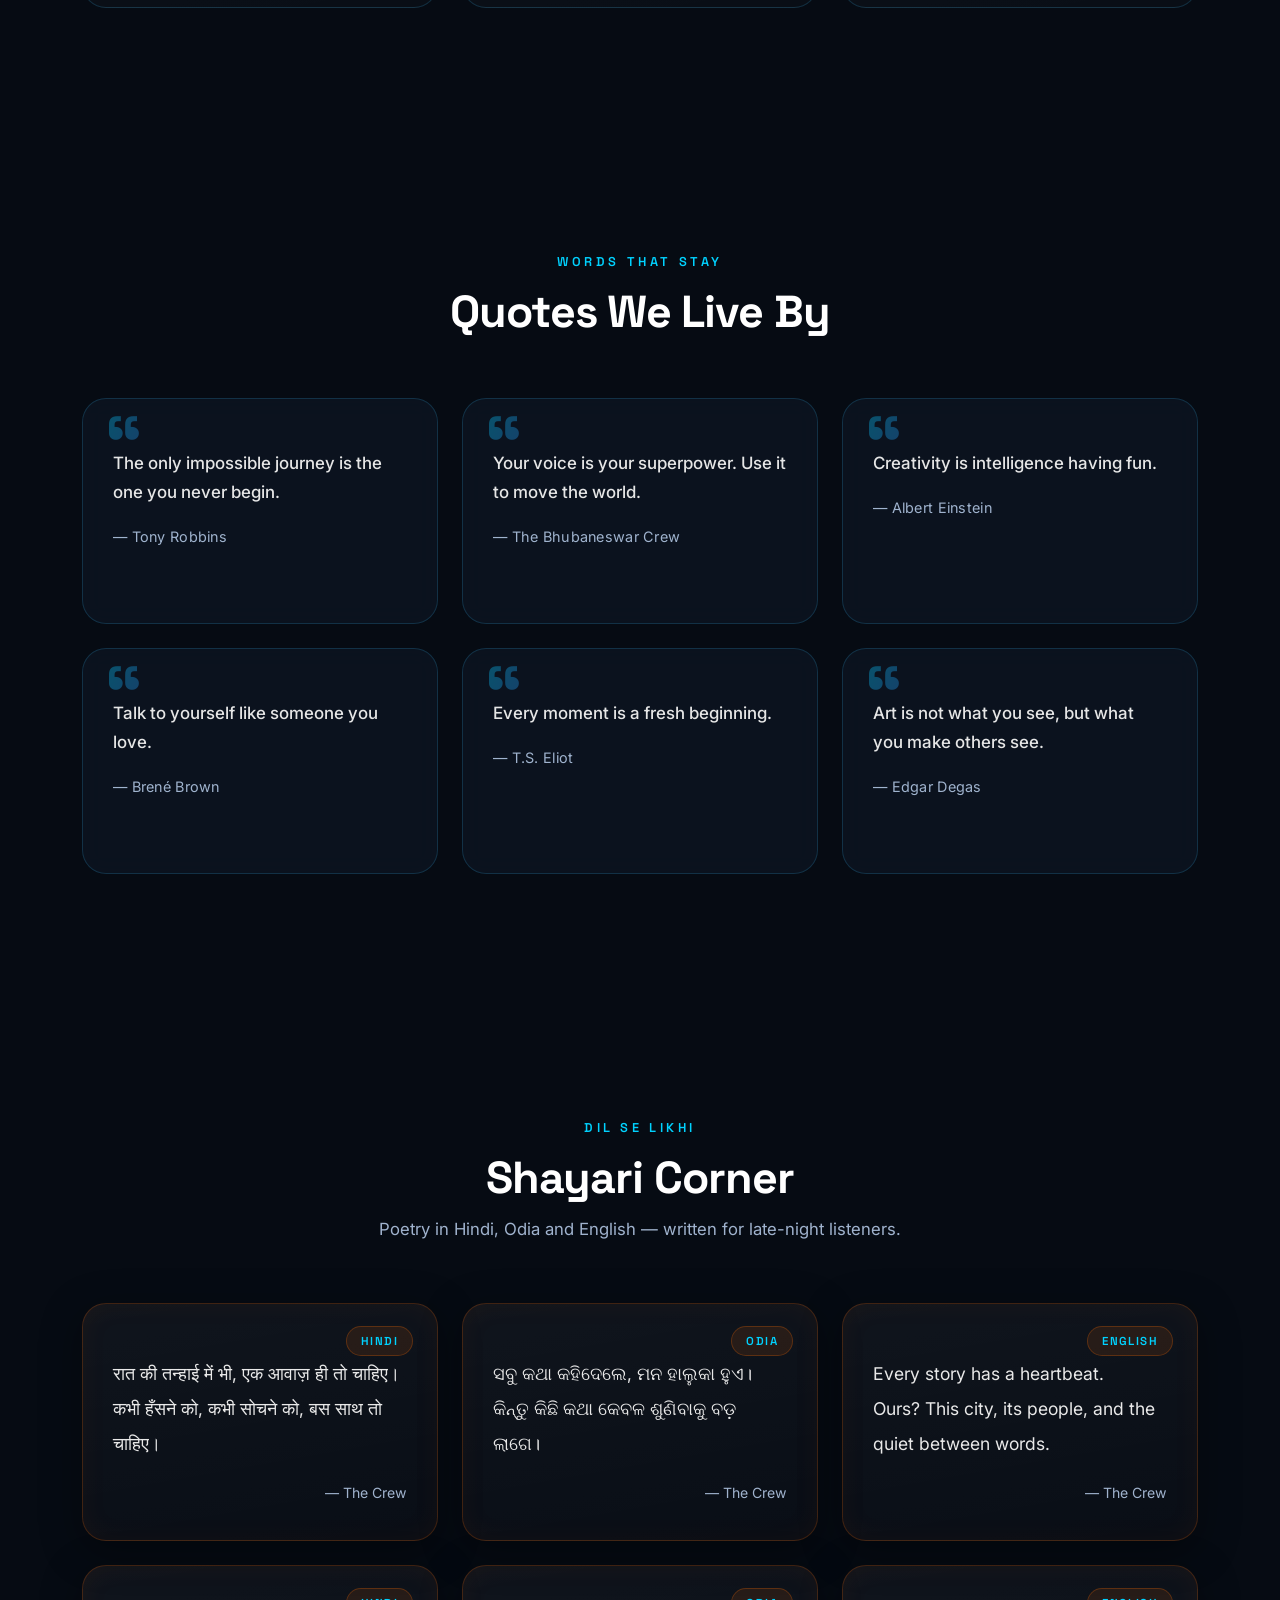
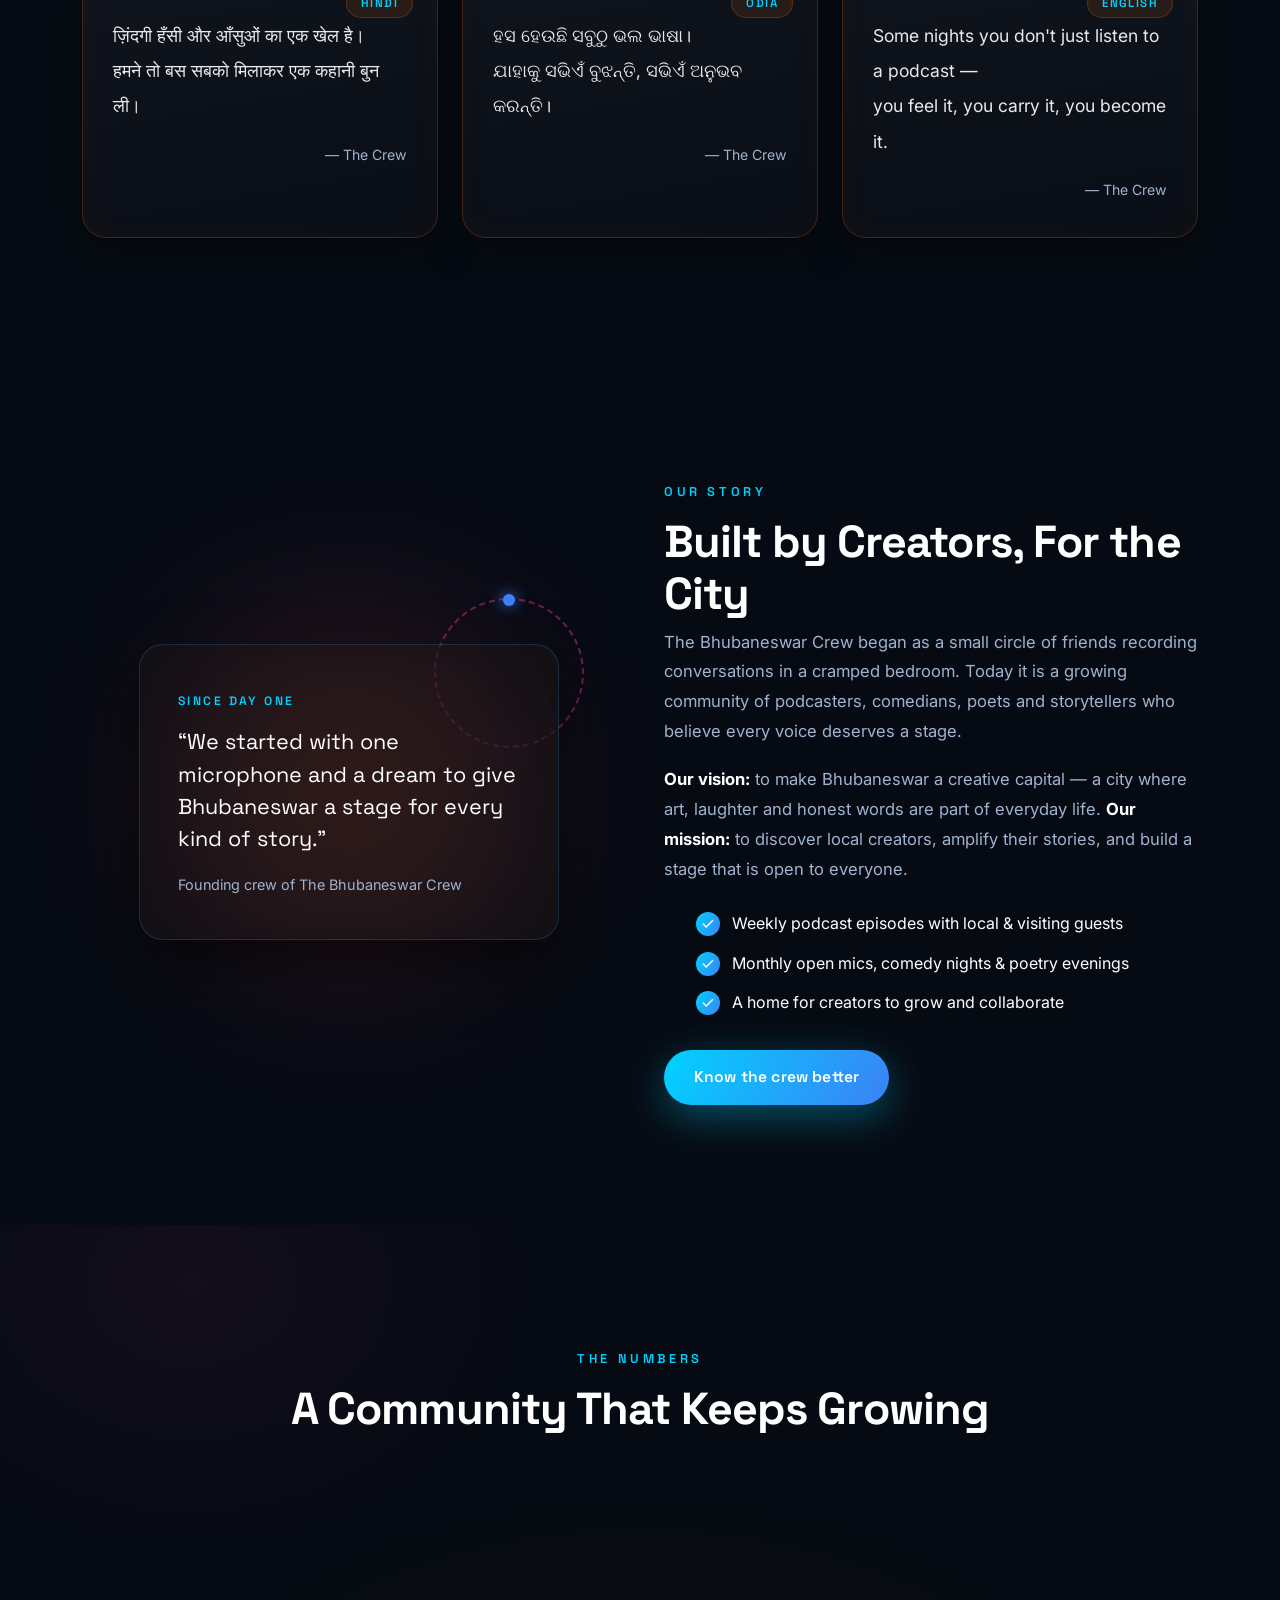
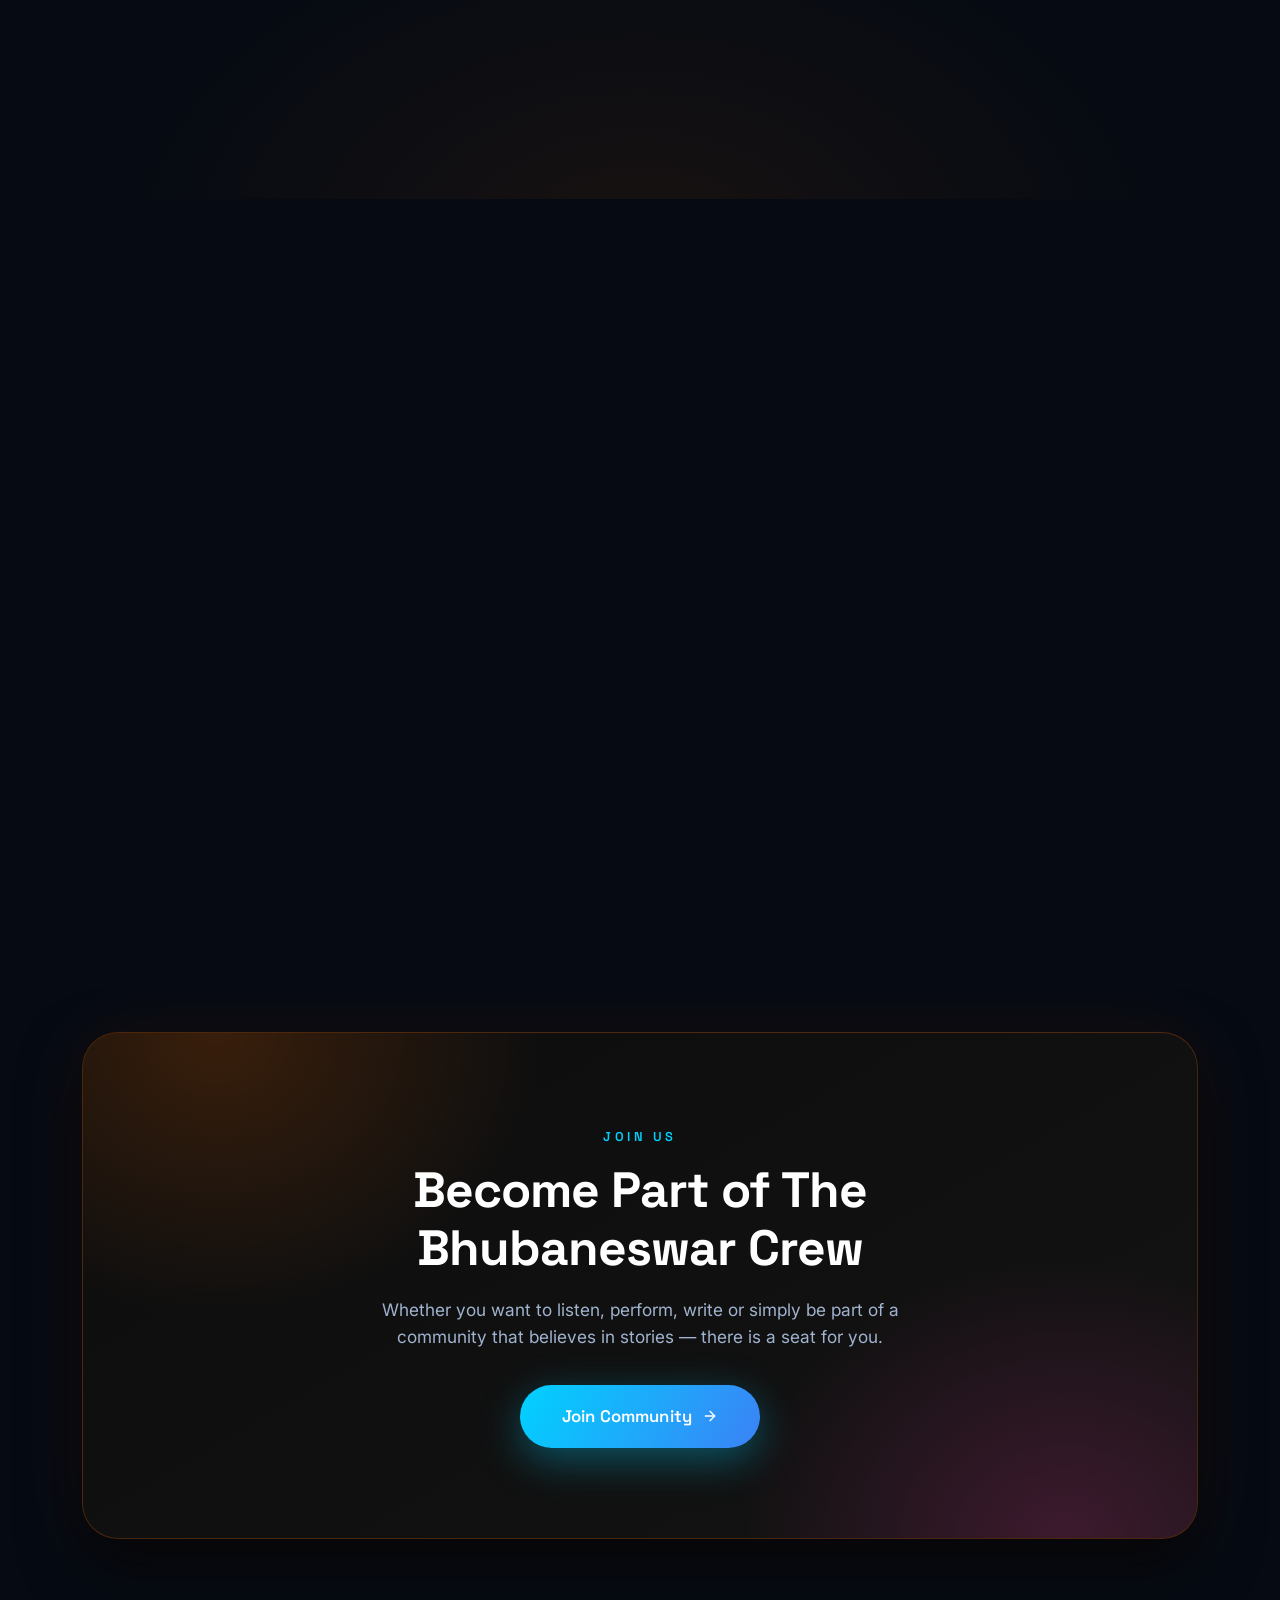
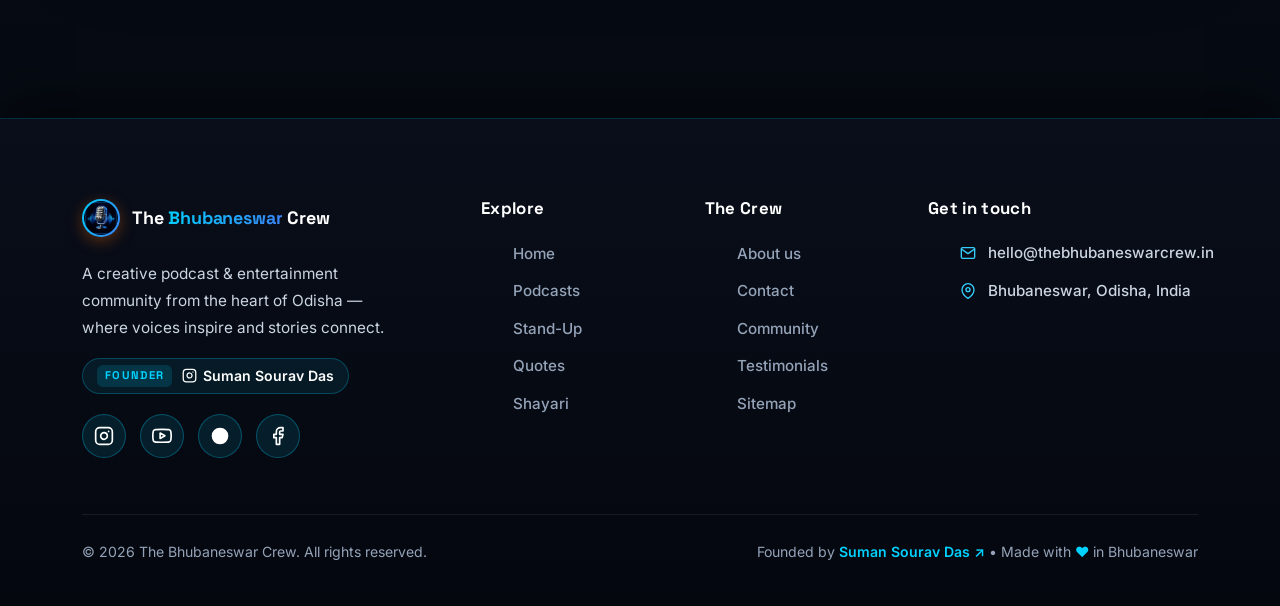
==== commit a8710e21: "feat: implement new global CSS framework and add founder attribution to footers" ====
--- a/index.html
+++ b/index.html
@@ -863,6 +863,15 @@
             A creative podcast &amp; entertainment community from the heart of
             Odisha — where voices inspire and stories connect.
           </p>
+
+          <!-- Founder Badge -->
+          <div class="footer-founder-badge">
+            <span class="founder-badge-label">Founder</span>
+            <a href="https://www.instagram.com/suman_sourav_das" target="_blank" rel="noopener noreferrer" class="founder-badge-link" aria-label="Founder Suman Sourav Das on Instagram">
+              <img src="images/icons/instagram.svg" alt="" width="15" height="15" aria-hidden="true">
+              <span>Suman Sourav Das</span>
+            </a>
+          </div>
           <!-- Social icons -->
           <div class="social-links">
             <a href="https://www.instagram.com/" target="_blank" rel="noopener noreferrer" class="social-link" aria-label="Follow us on Instagram">
@@ -923,7 +932,7 @@
       <!-- Bottom bar -->
       <div class="footer-bottom">
         <p class="footer-copyright">&copy; <span id="footerYear">2026</span> The Bhubaneswar Crew. All rights reserved.</p>
-        <p class="footer-tagline">Made with <span class="heart" aria-hidden="true">&hearts;</span> in Bhubaneswar</p>
+        <p class="footer-tagline">Founded by <a href="https://www.instagram.com/suman_sourav_das" target="_blank" rel="noopener noreferrer" class="founder-inline-link">Suman Sourav Das ↗</a> &bull; Made with <span class="heart" aria-hidden="true">&hearts;</span> in Bhubaneswar</p>
       </div>
     </div>
   </footer>
--- a/css/style.css
+++ b/css/style.css
@@ -1525,7 +1525,64 @@
   font-size: 0.96rem;
   line-height: 1.75;
   max-width: 310px;
-  margin: 18px 0 24px;
+  margin: 18px 0 16px;
+}
+
+/* ---- Founder badge in footer ---- */
+.footer-founder-badge {
+  display: inline-flex;
+  align-items: center;
+  gap: 10px;
+  margin-bottom: 20px;
+  padding: 6px 14px;
+  border-radius: var(--radius-btn);
+  background: rgba(0, 210, 255, 0.08);
+  border: 1px solid rgba(0, 210, 255, 0.25);
+  transition: all 0.3s var(--ease-out);
+}
+
+.footer-founder-badge:hover {
+  background: rgba(0, 210, 255, 0.18);
+  border-color: var(--color-primary);
+  transform: translateY(-2px);
+  box-shadow: 0 6px 20px rgba(0, 210, 255, 0.25);
+}
+
+.founder-badge-label {
+  font-family: var(--font-heading);
+  font-size: 0.7rem;
+  font-weight: 700;
+  letter-spacing: 0.12em;
+  text-transform: uppercase;
+  color: var(--color-primary);
+  background: rgba(0, 210, 255, 0.15);
+  padding: 2px 8px;
+  border-radius: 6px;
+}
+
+.founder-badge-link {
+  display: inline-flex;
+  align-items: center;
+  gap: 6px;
+  color: #FFFFFF;
+  font-weight: 600;
+  font-size: 0.88rem;
+  transition: color 0.3s;
+}
+
+.founder-badge-link img {
+  filter: brightness(0) invert(1);
+}
+
+.founder-inline-link {
+  color: #00D2FF;
+  font-weight: 600;
+  transition: color 0.3s, text-decoration 0.3s;
+}
+
+.founder-inline-link:hover {
+  color: #FFFFFF;
+  text-decoration: underline;
 }
 
 .social-links {
